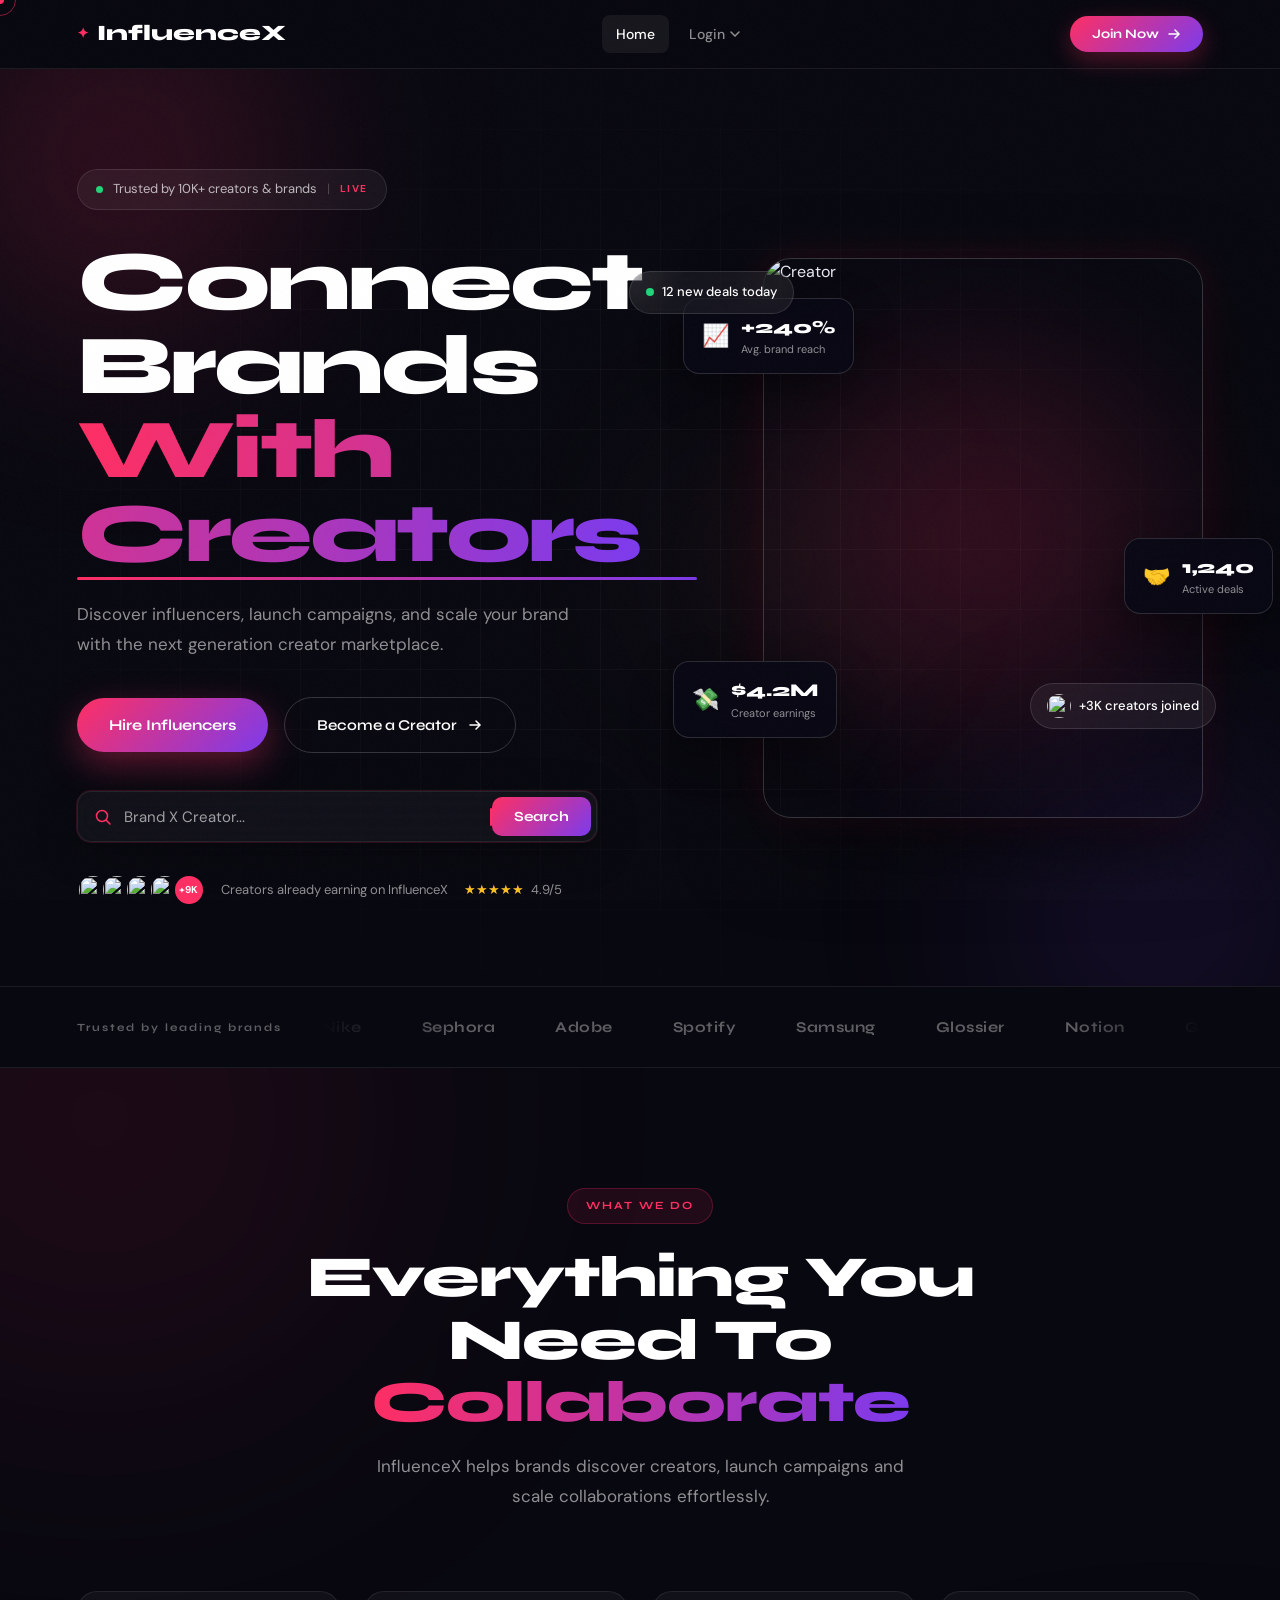
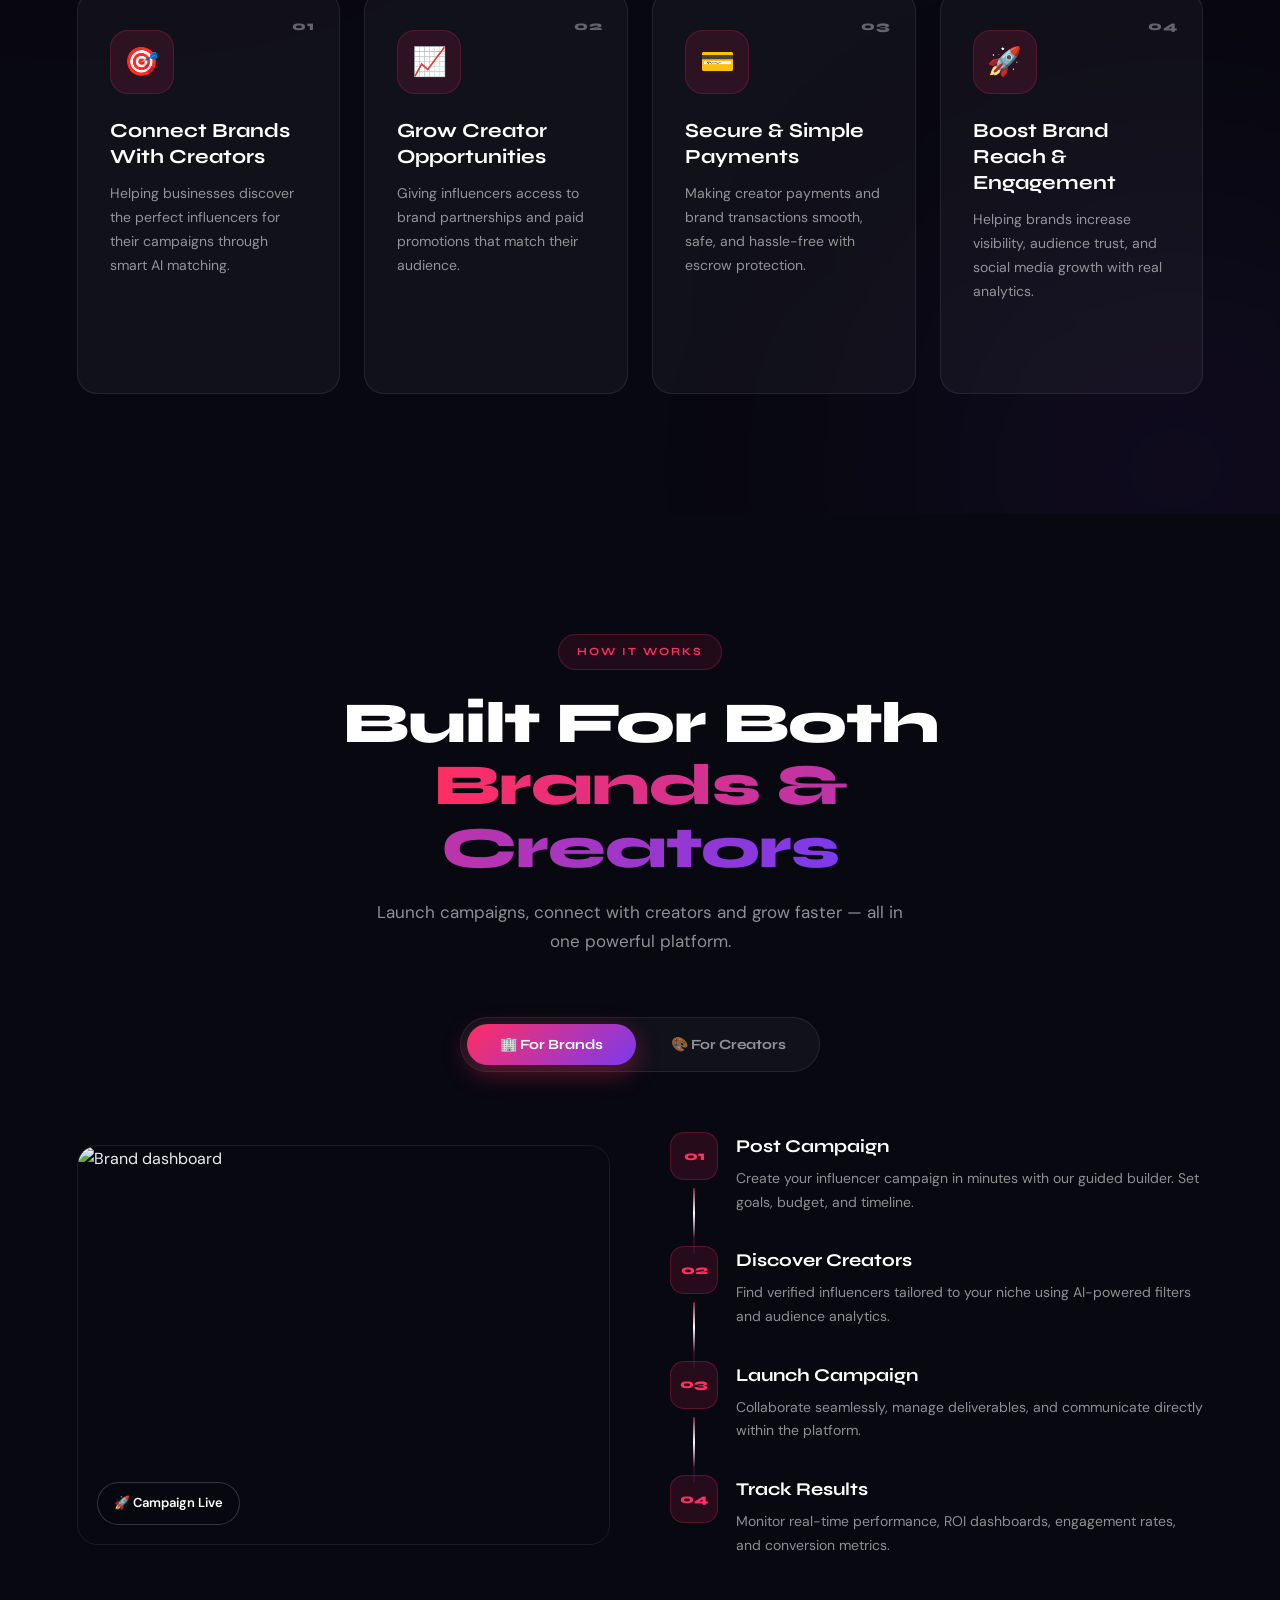
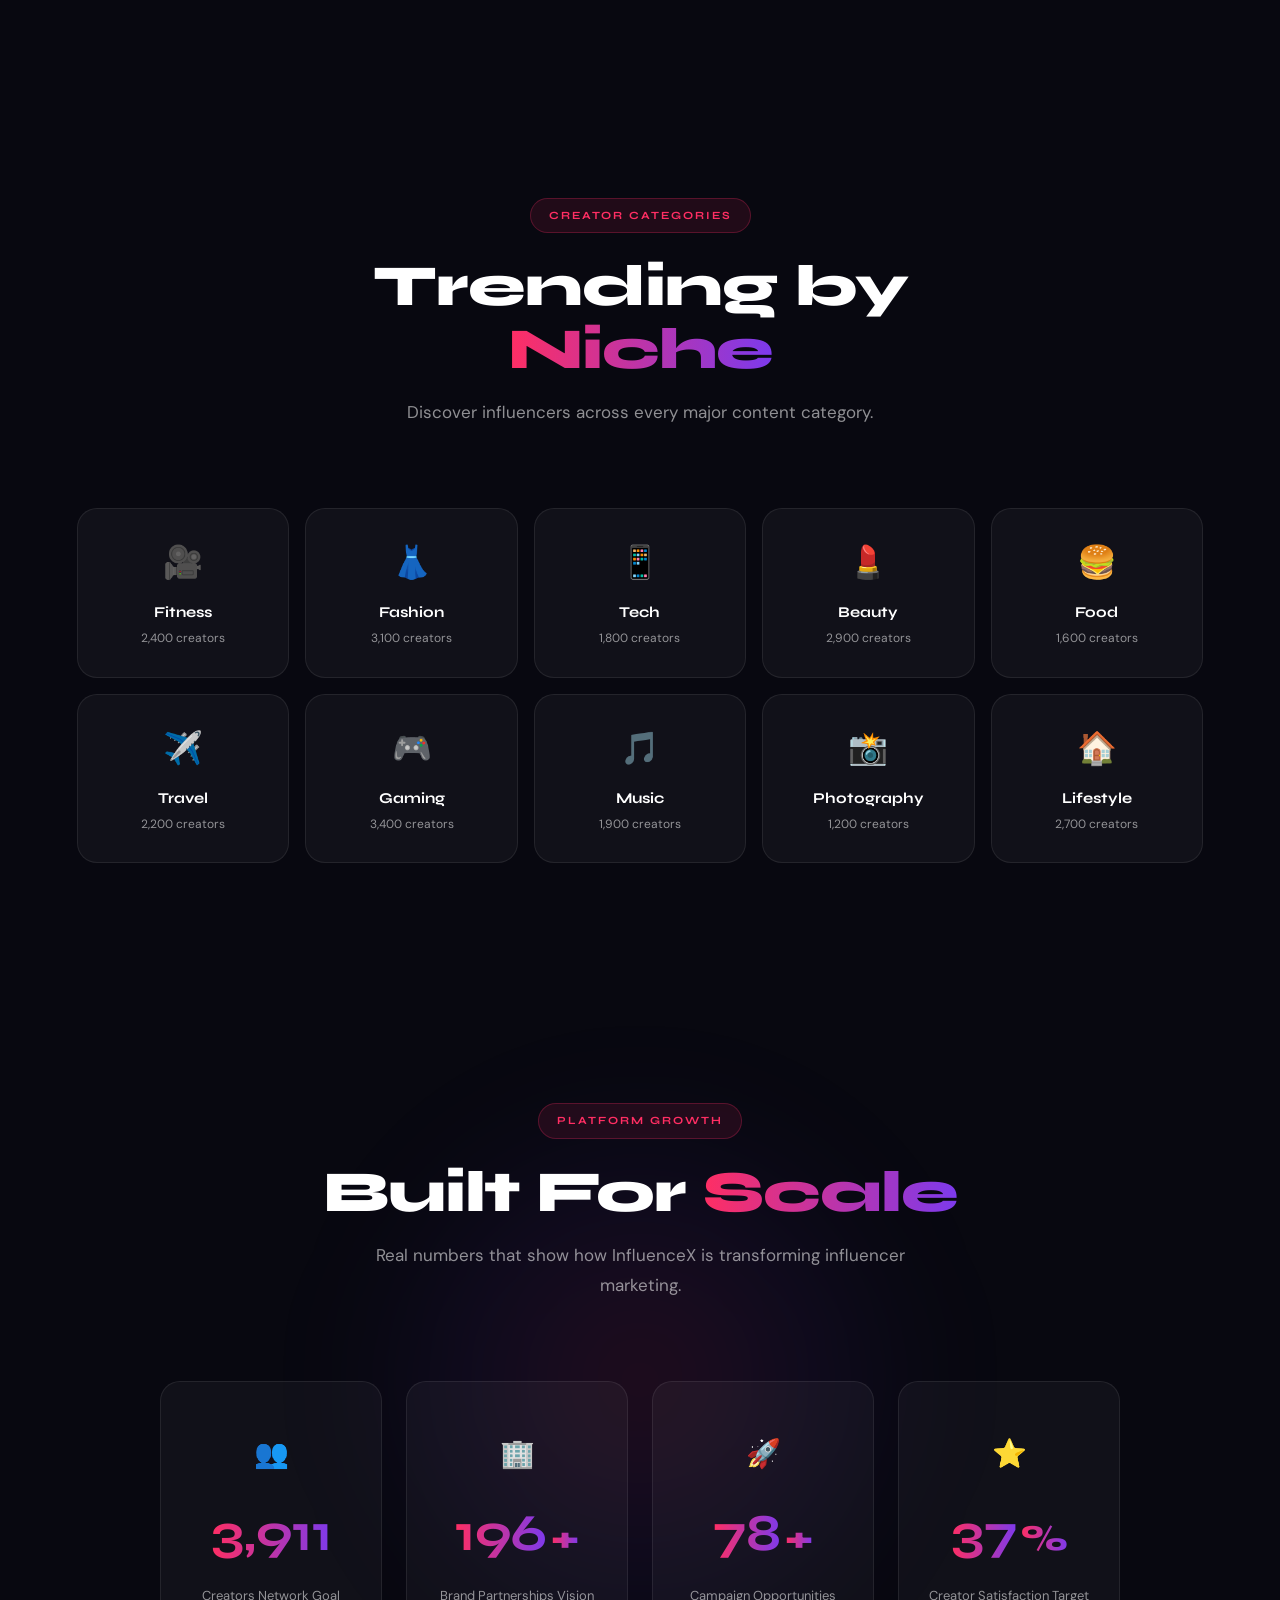
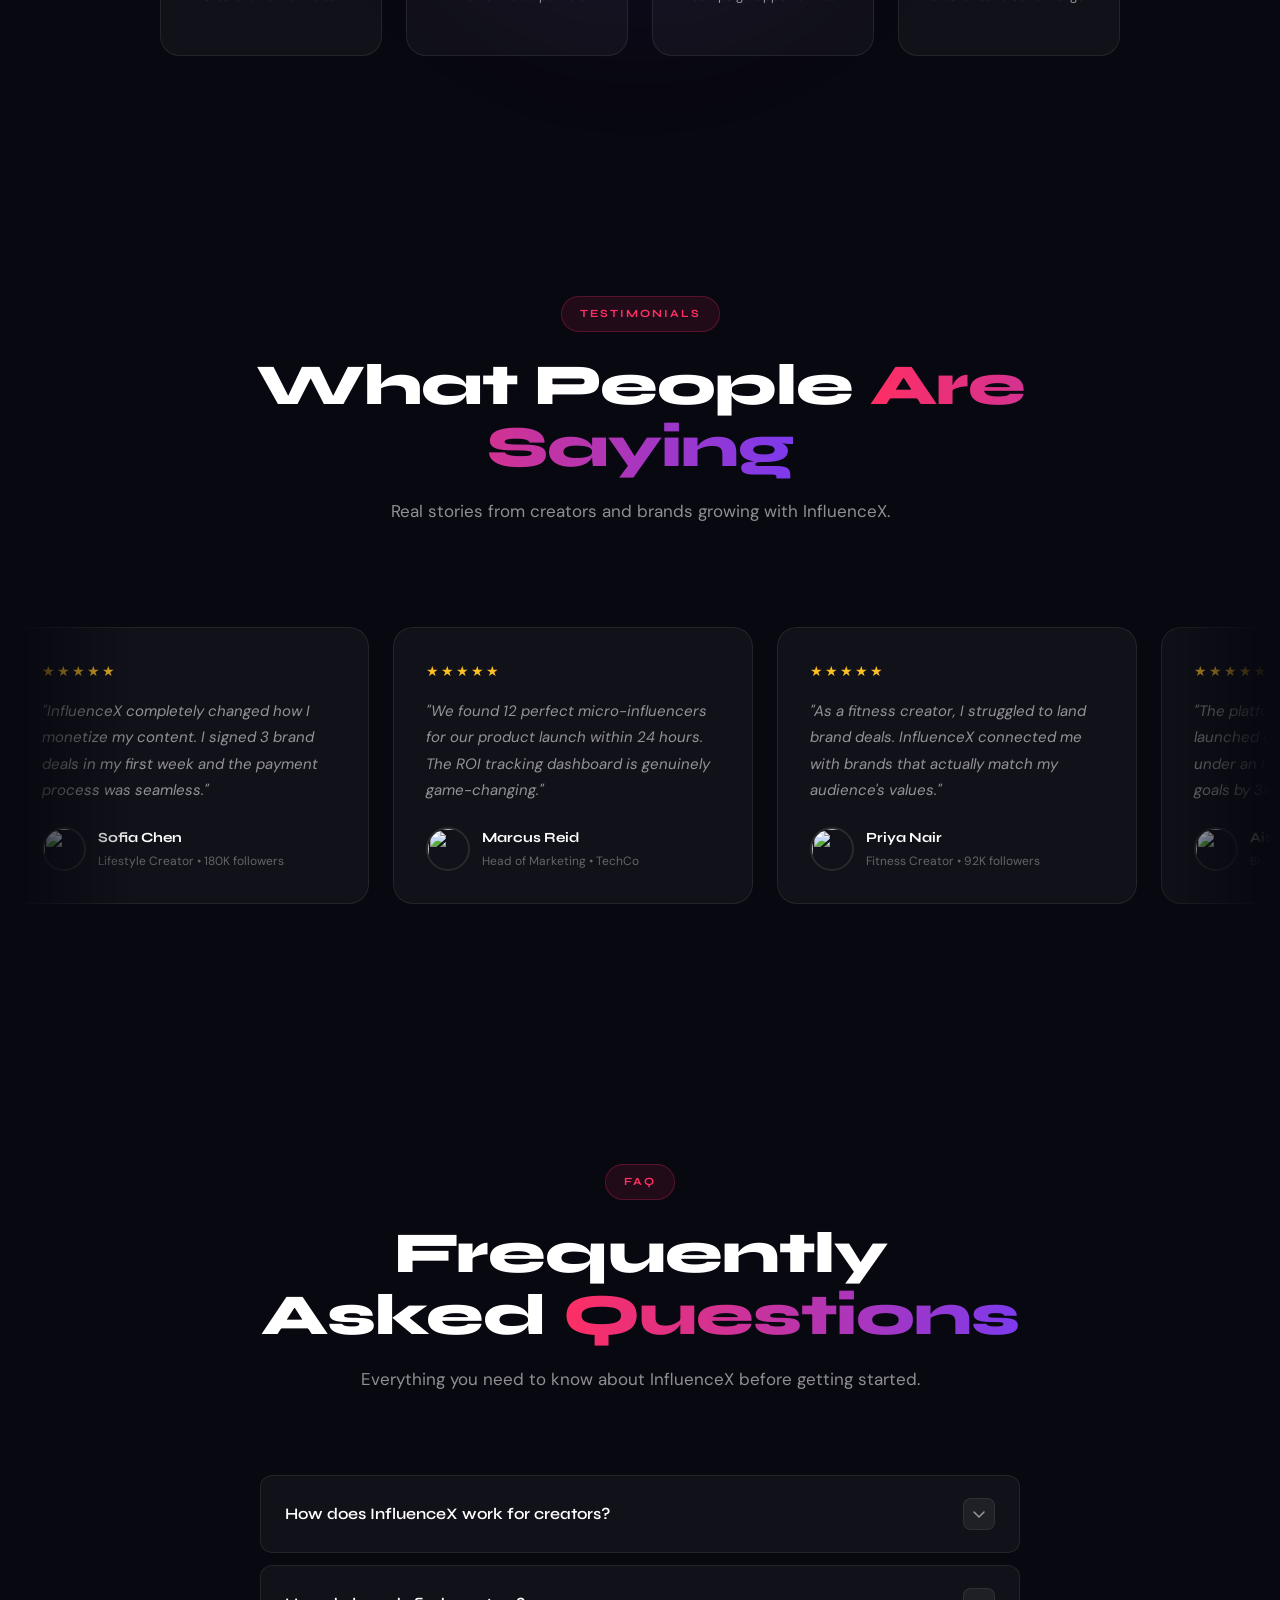
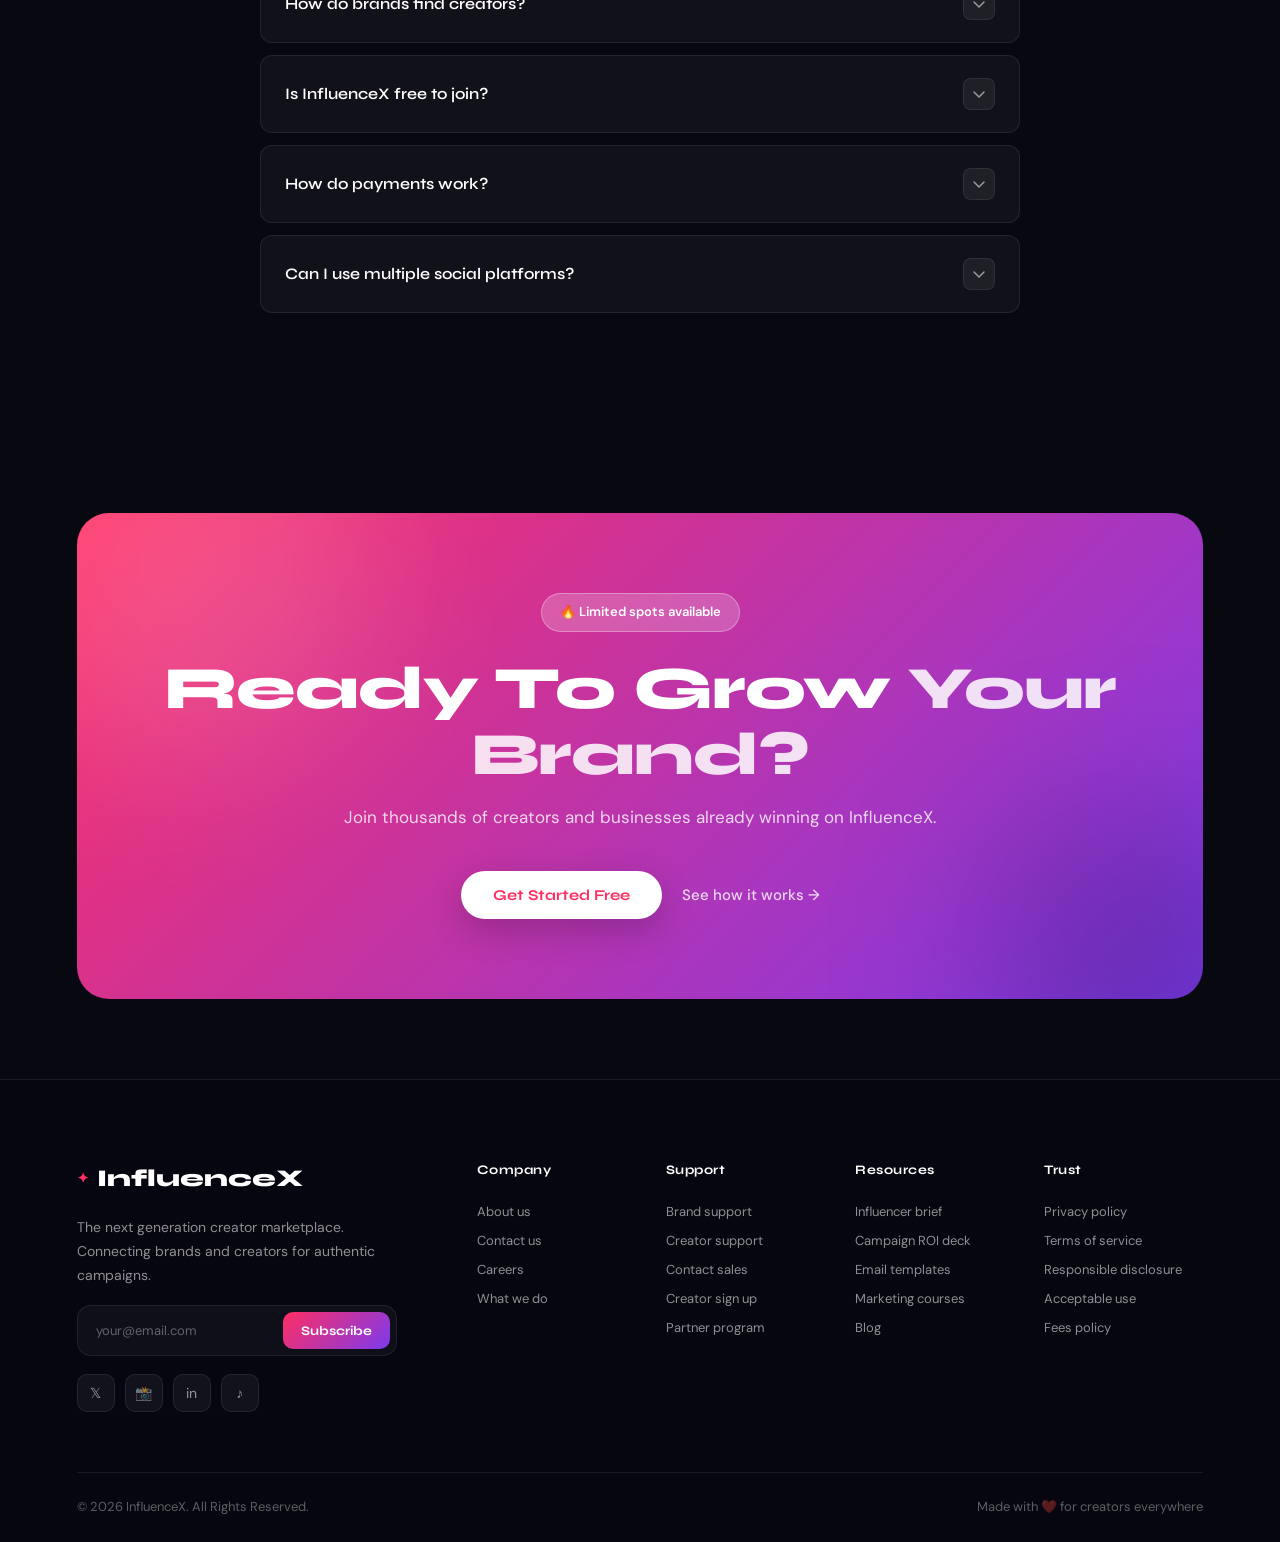
==== index.html @ 9a58c2a4 "Update index.html" ====
<!DOCTYPE html>
<html lang="en">
<head>
  <meta charset="UTF-8">
  <meta name="viewport" content="width=device-width, initial-scale=1.0">
  <title>InfluenceX — Where Creators Meet Brands</title>
  <link rel="preconnect" href="https://fonts.googleapis.com">
  <link rel="preconnect" href="https://fonts.gstatic.com" crossorigin>
  <link href="https://fonts.googleapis.com/css2?family=Syne:wght@400;500;600;700;800&family=DM+Sans:ital,opsz,wght@0,9..40,300;0,9..40,400;0,9..40,500;1,9..40,300&display=swap" rel="stylesheet">
  <link rel="stylesheet" href="style.css">
</head>
<body>

  <!-- CUSTOM CURSOR -->
  <div class="cursor" id="cursor"></div>
  <div class="cursor-follower" id="cursorFollower"></div>

  <!-- NOISE OVERLAY -->
  <div class="noise-overlay"></div>

  <!-- NAVBAR -->
  <header class="navbar" id="navbar">
    <div class="nav-inner">
      <div class="logo">
        <span class="logo-icon">✦</span>
        InfluenceX
      </div>

      <nav class="nav-links">
        <a href="index.html" class="nav-link active">Home</a>
        <!-- <a href="influencers.html" class="nav-link">Influencers</a>
        <a href="brands.html" class="nav-link">Brands</a>
        <a href="dashboard.html" class="nav-link">Dashboard</a> -->
        <div class="nav-dropdown">
          <a href="#" class="nav-link dropdown-trigger">
            Login
            <svg width="10" height="6" viewBox="0 0 10 6" fill="none">
              <path d="M1 1L5 5L9 1" stroke="currentColor" stroke-width="1.5" stroke-linecap="round"/>
            </svg>
          </a>
          <div class="dropdown-menu">
            <a href="creator_login.html" class="dropdown-item">
              <span class="dropdown-icon">🎨</span>
              <div>
                <div class="dropdown-title">For Creators</div>
                <div class="dropdown-sub">Build & monetize</div>
              </div>
            </a>
            <a href="business-login.html" class="dropdown-item">
              <span class="dropdown-icon">🏢</span>
              <div>
                <div class="dropdown-title">For Businesses</div>
                <div class="dropdown-sub">Launch campaigns</div>
              </div>
            </a>
          </div>
        </div>
      </nav>

      <div class="nav-right">
        <button class="nav-btn" id="joinBtn">
          <span> Join Now</span>
          <svg width="14" height="14" viewBox="0 0 14 14" fill="none">
            <path d="M2 7H12M8 3L12 7L8 11" stroke="currentColor" stroke-width="1.5" stroke-linecap="round"/>
          </svg>
        </button>
        <button class="hamburger" id="hamburger" aria-label="Menu">
          <span></span><span></span><span></span>
        </button>
      </div>
    </div>
  </header>

  <!-- MOBILE MENU -->
  <div class="mobile-menu" id="mobileMenu">
    <a href="index.html">Home</a>
    <!-- <a href="influencers.html">Influencers</a>
    <a href="brands.html">Brands</a>
    <a href="dashboard.html">Dashboard</a> -->
    <a href="creator_login.html">Creator Login</a>
    <a href="temp_business_dashboard.html">Business Login</a>
    <a href="creator_signup.html" class="mobile-cta">Get Started Free →</a>
  </div>

  <!-- HERO -->
  <section class="hero" id="hero">
    <!-- Animated background grid -->
    <div class="hero-grid"></div>

    <!-- Floating orbs -->
    <div class="orb orb-1"></div>
    <div class="orb orb-2"></div>
    <div class="orb orb-3"></div>

    <!-- Floating badges -->
    <div class="floating-badge badge-1">
      <span class="badge-dot"></span>
      <span>12 new deals today</span>
    </div>
    <div class="floating-badge badge-2">
      <img src="https://images.unsplash.com/photo-1534528741775-53994a69daeb?w=32&h=32&fit=crop&crop=face" alt="">
      <span>+3K creators joined</span>
    </div>

    <div class="hero-content" id="heroContent">
      <div class="hero-eyebrow">
        <span class="eyebrow-dot"></span>
        <span>Trusted by 10K+ creators & brands</span>
        <span class="eyebrow-sep">|</span>
        <span class="eyebrow-live">LIVE</span>
      </div>

      <h1 class="hero-title">
        <span class="title-line line-1">Connect Brands</span>
        <span class="title-line line-2">
          <em>With Creators</em>
          <span class="title-underline"></span>
        </span>
      </h1>

      <p class="hero-desc">
        Discover influencers, launch campaigns, and scale your brand 
        with the next generation creator marketplace.
      </p>

      <div class="hero-actions">
        <a href="temp_business_dashboard.html" class="btn-primary">
          <span>Hire Influencers</span>
          <div class="btn-shine"></div>
        </a>
        <a href="creator_signup.html" class="btn-outline">
          <span>Become a Creator</span>
          <svg width="16" height="16" viewBox="0 0 16 16" fill="none">
            <path d="M3 8H13M9 4L13 8L9 12" stroke="currentColor" stroke-width="1.5" stroke-linecap="round"/>
          </svg>
        </a>
      </div>

      <!-- Search -->
      <div class="search-container">
        <div class="search-input-wrap">
          <svg class="search-svg" width="18" height="18" viewBox="0 0 18 18" fill="none">
            <circle cx="8" cy="8" r="5.5" stroke="#ff2e63" stroke-width="1.5"/>
            <path d="M12.5 12.5L16 16" stroke="#ff2e63" stroke-width="1.5" stroke-linecap="round"/>
          </svg>
          <div class="typing-text" id="typing"></div>
          <div class="typing-cursor"></div>
        </div>
        <button class="search-btn">Search</button>
      </div>

      <!-- Social proof row -->
      <div class="social-proof">
        <div class="proof-avatars">
          <img src="https://images.unsplash.com/photo-1534528741775-53994a69daeb?w=32&h=32&fit=crop&crop=face" alt="">
          <img src="https://images.unsplash.com/photo-1494790108377-be9c29b29330?w=32&h=32&fit=crop&crop=face" alt="">
          <img src="https://images.unsplash.com/photo-1506794778202-cad84cf45f1d?w=32&h=32&fit=crop&crop=face" alt="">
          <img src="https://images.unsplash.com/photo-1517841905240-472988babdf9?w=32&h=32&fit=crop&crop=face" alt="">
          <span class="proof-more">+9K</span>
        </div>
        <span class="proof-text">Creators already earning on InfluenceX</span>
        <div class="proof-stars">★★★★★ <span>4.9/5</span></div>
      </div>
    </div>

    <div class="hero-visual" id="heroVisual">
      <div class="hero-card-glow"></div>
      <div class="hero-img-wrap">
        <img src="https://images.unsplash.com/photo-1524504388940-b1c1722653e1?q=80&w=900&auto=format&fit=crop" alt="Creator" class="hero-img">
        
        <!-- Floating stat cards -->
        <div class="stat-float stat-float-1">
          <div class="stat-float-icon">📈</div>
          <div>
            <div class="stat-float-num">+240%</div>
            <div class="stat-float-label">Avg. brand reach</div>
          </div>
        </div>
        <div class="stat-float stat-float-2">
          <div class="stat-float-icon">💸</div>
          <div>
            <div class="stat-float-num">$4.2M</div>
            <div class="stat-float-label">Creator earnings</div>
          </div>
        </div>
        <div class="stat-float stat-float-3">
          <div class="stat-float-icon">🤝</div>
          <div>
            <div class="stat-float-num">1,240</div>
            <div class="stat-float-label">Active deals</div>
          </div>
        </div>
      </div>
    </div>
  </section>

  <!-- LOGO MARQUEE (Trust bar) -->
  <section class="trust-bar">
    <div class="trust-label">Trusted by leading brands</div>
    <div class="trust-track-wrap">
      <div class="trust-track">
        <span>Nike</span><span>Sephora</span><span>Adobe</span><span>Spotify</span><span>Samsung</span><span>Glossier</span><span>Notion</span><span>Gymshark</span><span>Revolve</span><span>HubSpot</span>
        <!-- Duplicate -->
        <span>Nike</span><span>Sephora</span><span>Adobe</span><span>Spotify</span><span>Samsung</span><span>Glossier</span><span>Notion</span><span>Gymshark</span><span>Revolve</span><span>HubSpot</span>
      </div>
    </div>
  </section>

  <!-- WHAT WE DO -->
  <section class="services-section" id="services">
    <div class="section-bg-glow glow-red"></div>
    <div class="section-bg-glow glow-purple"></div>

    <div class="section-header">
      <div class="section-tag">WHAT WE DO</div>
      <h2>Everything You Need To <span class="grad-text">Collaborate</span></h2>
      <p>InfluenceX helps brands discover creators, launch campaigns and scale collaborations effortlessly.</p>
    </div>

    <div class="services-grid">
      <div class="service-card" data-index="0">
        <div class="card-number">01</div>
        <div class="service-icon-wrap">
          <div class="service-icon">🎯</div>
        </div>
        <h3>Connect Brands With Creators</h3>
        <p>Helping businesses discover the perfect influencers for their campaigns through smart AI matching.</p>
        <div class="card-arrow">
          <svg width="20" height="20" viewBox="0 0 20 20" fill="none">
            <path d="M4 10H16M12 6L16 10L12 14" stroke="currentColor" stroke-width="1.5" stroke-linecap="round"/>
          </svg>
        </div>
        <div class="card-border-glow"></div>
      </div>

      <div class="service-card" data-index="1">
        <div class="card-number">02</div>
        <div class="service-icon-wrap">
          <div class="service-icon">📈</div>
        </div>
        <h3>Grow Creator Opportunities</h3>
        <p>Giving influencers access to brand partnerships and paid promotions that match their audience.</p>
        <div class="card-arrow">
          <svg width="20" height="20" viewBox="0 0 20 20" fill="none">
            <path d="M4 10H16M12 6L16 10L12 14" stroke="currentColor" stroke-width="1.5" stroke-linecap="round"/>
          </svg>
        </div>
        <div class="card-border-glow"></div>
      </div>

      <div class="service-card" data-index="2">
        <div class="card-number">03</div>
        <div class="service-icon-wrap">
          <div class="service-icon">💳</div>
        </div>
        <h3>Secure & Simple Payments</h3>
        <p>Making creator payments and brand transactions smooth, safe, and hassle-free with escrow protection.</p>
        <div class="card-arrow">
          <svg width="20" height="20" viewBox="0 0 20 20" fill="none">
            <path d="M4 10H16M12 6L16 10L12 14" stroke="currentColor" stroke-width="1.5" stroke-linecap="round"/>
          </svg>
        </div>
        <div class="card-border-glow"></div>
      </div>

      <div class="service-card" data-index="3">
        <div class="card-number">04</div>
        <div class="service-icon-wrap">
          <div class="service-icon">🚀</div>
        </div>
        <h3>Boost Brand Reach & Engagement</h3>
        <p>Helping brands increase visibility, audience trust, and social media growth with real analytics.</p>
        <div class="card-arrow">
          <svg width="20" height="20" viewBox="0 0 20 20" fill="none">
            <path d="M4 10H16M12 6L16 10L12 14" stroke="currentColor" stroke-width="1.5" stroke-linecap="round"/>
          </svg>
        </div>
        <div class="card-border-glow"></div>
      </div>
    </div>
  </section>

  <!-- HOW IT WORKS -->
  <section class="workflow-section" id="workflow">
    <div class="section-header">
      <div class="section-tag">HOW IT WORKS</div>
      <h2>Built For Both <span class="grad-text">Brands & Creators</span></h2>
      <p>Launch campaigns, connect with creators and grow faster — all in one powerful platform.</p>
    </div>

    <div class="workflow-tabs">
      <button class="tab-btn active" data-tab="brands">🏢 For Brands</button>
      <button class="tab-btn" data-tab="creators">🎨 For Creators</button>
    </div>

    <div class="workflow-content">
      <!-- BRANDS PANEL -->
      <div class="workflow-panel active" id="tab-brands">
        <div class="workflow-visual">
          <img src="https://images.unsplash.com/photo-1557804506-669a67965ba0?w=600&auto=format&fit=crop" alt="Brand dashboard">
          <div class="visual-badge">
            <span>🚀 Campaign Live</span>
          </div>
        </div>
        <div class="workflow-steps">
          <div class="wf-step" data-step="1">
            <div class="wf-num">01</div>
            <div class="wf-body">
              <h3>Post Campaign</h3>
              <p>Create your influencer campaign in minutes with our guided builder. Set goals, budget, and timeline.</p>
            </div>
            <div class="wf-connector"></div>
          </div>
          <div class="wf-step" data-step="2">
            <div class="wf-num">02</div>
            <div class="wf-body">
              <h3>Discover Creators</h3>
              <p>Find verified influencers tailored to your niche using AI-powered filters and audience analytics.</p>
            </div>
            <div class="wf-connector"></div>
          </div>
          <div class="wf-step" data-step="3">
            <div class="wf-num">03</div>
            <div class="wf-body">
              <h3>Launch Campaign</h3>
              <p>Collaborate seamlessly, manage deliverables, and communicate directly within the platform.</p>
            </div>
            <div class="wf-connector"></div>
          </div>
          <div class="wf-step" data-step="4">
            <div class="wf-num">04</div>
            <div class="wf-body">
              <h3>Track Results</h3>
              <p>Monitor real-time performance, ROI dashboards, engagement rates, and conversion metrics.</p>
            </div>
          </div>
        </div>
      </div>

      <!-- CREATORS PANEL -->
      <div class="workflow-panel" id="tab-creators">
        <div class="workflow-visual">
          <img src="https://images.unsplash.com/photo-1611162617213-7d7a39e9b1d7?w=600&auto=format&fit=crop" alt="Creator profile">
          <div class="visual-badge">
            <span>💰 New Offer!</span>
          </div>
        </div>
        <div class="workflow-steps">
          <div class="wf-step" data-step="1">
            <div class="wf-num">01</div>
            <div class="wf-body">
              <h3>Create Profile</h3>
              <p>Build your creator account on InfluenceX in under 5 minutes. Showcase your niche and audience.</p>
            </div>
            <div class="wf-connector"></div>
          </div>
          <div class="wf-step" data-step="2">
            <div class="wf-num">02</div>
            <div class="wf-body">
              <h3>Connect Social Accounts</h3>
              <p>Link Instagram, YouTube, TikTok, X and more. We verify your stats automatically.</p>
            </div>
            <div class="wf-connector"></div>
          </div>
          <div class="wf-step" data-step="3">
            <div class="wf-num">03</div>
            <div class="wf-body">
              <h3>Receive Offers</h3>
              <p>Connect with brands that match your content style. Accept deals on your terms.</p>
            </div>
            <div class="wf-connector"></div>
          </div>
          <div class="wf-step" data-step="4">
            <div class="wf-num">04</div>
            <div class="wf-body">
              <h3>Earn Money</h3>
              <p>Collaborate, grow your audience and monetize your content with secure milestone payments.</p>
            </div>
          </div>
        </div>
      </div>
    </div>
  </section>

  <!-- CREATOR CATEGORIES -->
  <section class="categories-section" id="categories">
    <div class="section-header">
      <div class="section-tag">CREATOR CATEGORIES</div>
      <h2>Trending by <span class="grad-text">Niche</span></h2>
      <p>Discover influencers across every major content category.</p>
    </div>

    <div class="categories-grid">
      <div class="cat-card" style="--delay:0s">
        <div class="cat-emoji">🎥</div>
        <div class="cat-name">Fitness</div>
        <div class="cat-count">2,400 creators</div>
      </div>
      <div class="cat-card" style="--delay:0.05s">
        <div class="cat-emoji">👗</div>
        <div class="cat-name">Fashion</div>
        <div class="cat-count">3,100 creators</div>
      </div>
      <div class="cat-card" style="--delay:0.1s">
        <div class="cat-emoji">📱</div>
        <div class="cat-name">Tech</div>
        <div class="cat-count">1,800 creators</div>
      </div>
      <div class="cat-card" style="--delay:0.15s">
        <div class="cat-emoji">💄</div>
        <div class="cat-name">Beauty</div>
        <div class="cat-count">2,900 creators</div>
      </div>
      <div class="cat-card" style="--delay:0.2s">
        <div class="cat-emoji">🍔</div>
        <div class="cat-name">Food</div>
        <div class="cat-count">1,600 creators</div>
      </div>
      <div class="cat-card" style="--delay:0.25s">
        <div class="cat-emoji">✈️</div>
        <div class="cat-name">Travel</div>
        <div class="cat-count">2,200 creators</div>
      </div>
      <div class="cat-card" style="--delay:0.3s">
        <div class="cat-emoji">🎮</div>
        <div class="cat-name">Gaming</div>
        <div class="cat-count">3,400 creators</div>
      </div>
      <div class="cat-card" style="--delay:0.35s">
        <div class="cat-emoji">🎵</div>
        <div class="cat-name">Music</div>
        <div class="cat-count">1,900 creators</div>
      </div>
      <div class="cat-card" style="--delay:0.4s">
        <div class="cat-emoji">📸</div>
        <div class="cat-name">Photography</div>
        <div class="cat-count">1,200 creators</div>
      </div>
      <div class="cat-card" style="--delay:0.45s">
        <div class="cat-emoji">🏠</div>
        <div class="cat-name">Lifestyle</div>
        <div class="cat-count">2,700 creators</div>
      </div>
    </div>
  </section>

  <!-- PLATFORM STATS -->
  <section class="stats-section" id="stats">
    <div class="stats-bg">
      <div class="stats-orb"></div>
    </div>
    <div class="section-header">
      <div class="section-tag">PLATFORM GROWTH</div>
      <h2>Built For <span class="grad-text">Scale</span></h2>
      <p>Real numbers that show how InfluenceX is transforming influencer marketing.</p>
    </div>

    <div class="stats-grid">
      <div class="stat-item">
        <div class="stat-icon">👥</div>
        <div class="stat-num" data-target="10000">0</div>
        <div class="stat-suffix"></div>
        <div class="stat-label">Creators Network Goal</div>
      </div>
      <div class="stat-item">
        <div class="stat-icon">🏢</div>
        <div class="stat-num" data-target="500">0</div>
        <div class="stat-suffix">+</div>
        <div class="stat-label">Brand Partnerships Vision</div>
      </div>
      <div class="stat-item">
        <div class="stat-icon">🚀</div>
        <div class="stat-num" data-target="200">0</div>
        <div class="stat-suffix">+</div>
        <div class="stat-label">Campaign Opportunities</div>
      </div>
      <div class="stat-item">
        <div class="stat-icon">⭐</div>
        <div class="stat-num" data-target="95">0</div>
        <div class="stat-suffix">%</div>
        <div class="stat-label">Creator Satisfaction Target</div>
      </div>
    </div>
  </section>

  <!-- TESTIMONIALS -->
  <section class="testimonials-section" id="testimonials">
    <div class="section-header">
      <div class="section-tag">TESTIMONIALS</div>
      <h2>What People <span class="grad-text">Are Saying</span></h2>
      <p>Real stories from creators and brands growing with InfluenceX.</p>
    </div>

    <div class="testimonials-track-wrap">
      <div class="testimonials-track">
        <div class="testi-card">
          <div class="testi-stars">★★★★★</div>
          <p>"InfluenceX completely changed how I monetize my content. I signed 3 brand deals in my first week and the payment process was seamless."</p>
          <div class="testi-author">
            <img src="https://images.unsplash.com/photo-1534528741775-53994a69daeb?w=48&h=48&fit=crop&crop=face" alt="">
            <div>
              <div class="testi-name">Sofia Chen</div>
              <div class="testi-role">Lifestyle Creator • 180K followers</div>
            </div>
          </div>
        </div>
        <div class="testi-card">
          <div class="testi-stars">★★★★★</div>
          <p>"We found 12 perfect micro-influencers for our product launch within 24 hours. The ROI tracking dashboard is genuinely game-changing."</p>
          <div class="testi-author">
            <img src="https://images.unsplash.com/photo-1506794778202-cad84cf45f1d?w=48&h=48&fit=crop&crop=face" alt="">
            <div>
              <div class="testi-name">Marcus Reid</div>
              <div class="testi-role">Head of Marketing • TechCo</div>
            </div>
          </div>
        </div>
        <div class="testi-card">
          <div class="testi-stars">★★★★★</div>
          <p>"As a fitness creator, I struggled to land brand deals. InfluenceX connected me with brands that actually match my audience's values."</p>
          <div class="testi-author">
            <img src="https://images.unsplash.com/photo-1517841905240-472988babdf9?w=48&h=48&fit=crop&crop=face" alt="">
            <div>
              <div class="testi-name">Priya Nair</div>
              <div class="testi-role">Fitness Creator • 92K followers</div>
            </div>
          </div>
        </div>
        <div class="testi-card">
          <div class="testi-stars">★★★★★</div>
          <p>"The platform is incredibly intuitive. We launched our first influencer campaign in under an hour and exceeded our reach goals by 3x."</p>
          <div class="testi-author">
            <img src="https://images.unsplash.com/photo-1494790108377-be9c29b29330?w=48&h=48&fit=crop&crop=face" alt="">
            <div>
              <div class="testi-name">Aisha Williams</div>
              <div class="testi-role">Brand Manager • Glowly</div>
            </div>
          </div>
        </div>
        <!-- Duplicates for loop -->
        <div class="testi-card">
          <div class="testi-stars">★★★★★</div>
          <p>"InfluenceX completely changed how I monetize my content. I signed 3 brand deals in my first week and the payment process was seamless."</p>
          <div class="testi-author">
            <img src="https://images.unsplash.com/photo-1534528741775-53994a69daeb?w=48&h=48&fit=crop&crop=face" alt="">
            <div>
              <div class="testi-name">Sofia Chen</div>
              <div class="testi-role">Lifestyle Creator • 180K followers</div>
            </div>
          </div>
        </div>
        <div class="testi-card">
          <div class="testi-stars">★★★★★</div>
          <p>"We found 12 perfect micro-influencers for our product launch within 24 hours. The ROI tracking dashboard is genuinely game-changing."</p>
          <div class="testi-author">
            <img src="https://images.unsplash.com/photo-1506794778202-cad84cf45f1d?w=48&h=48&fit=crop&crop=face" alt="">
            <div>
              <div class="testi-name">Marcus Reid</div>
              <div class="testi-role">Head of Marketing • TechCo</div>
            </div>
          </div>
        </div>
      </div>
    </div>
  </section>

  <!-- FAQ -->
  <section class="faq-section" id="faq">
    <div class="section-header">
      <div class="section-tag">FAQ</div>
      <h2>Frequently Asked <span class="grad-text">Questions</span></h2>
      <p>Everything you need to know about InfluenceX before getting started.</p>
    </div>

    <div class="faq-container">
      <div class="faq-item">
        <div class="faq-question">
          <span>How does InfluenceX work for creators?</span>
          <div class="faq-icon">
            <svg width="16" height="16" viewBox="0 0 16 16" fill="none">
              <path d="M3 6L8 11L13 6" stroke="currentColor" stroke-width="1.5" stroke-linecap="round"/>
            </svg>
          </div>
        </div>
        <div class="faq-answer">
          <div class="faq-answer-inner">
            Creators can join InfluenceX, build their profile with social stats, and immediately start receiving brand collaboration offers matched to their niche and audience. Payments are secured and released via milestones.
          </div>
        </div>
      </div>

      <div class="faq-item">
        <div class="faq-question">
          <span>How do brands find creators?</span>
          <div class="faq-icon">
            <svg width="16" height="16" viewBox="0 0 16 16" fill="none">
              <path d="M3 6L8 11L13 6" stroke="currentColor" stroke-width="1.5" stroke-linecap="round"/>
            </svg>
          </div>
        </div>
        <div class="faq-answer">
          <div class="faq-answer-inner">
            Brands can explore creator profiles, use AI-powered filters by niche, follower count, engagement rate, and platform. Post a campaign and get matched instantly, or reach out directly to creators you love.
          </div>
        </div>
      </div>

      <div class="faq-item">
        <div class="faq-question">
          <span>Is InfluenceX free to join?</span>
          <div class="faq-icon">
            <svg width="16" height="16" viewBox="0 0 16 16" fill="none">
              <path d="M3 6L8 11L13 6" stroke="currentColor" stroke-width="1.5" stroke-linecap="round"/>
            </svg>
          </div>
        </div>
        <div class="faq-answer">
          <div class="faq-answer-inner">
            Yes, creators can join for free with no upfront costs. Brands can explore the platform and creators without setup fees. Premium features are available for scaling teams and power users.
          </div>
        </div>
      </div>

      <div class="faq-item">
        <div class="faq-question">
          <span>How do payments work?</span>
          <div class="faq-icon">
            <svg width="16" height="16" viewBox="0 0 16 16" fill="none">
              <path d="M3 6L8 11L13 6" stroke="currentColor" stroke-width="1.5" stroke-linecap="round"/>
            </svg>
          </div>
        </div>
        <div class="faq-answer">
          <div class="faq-answer-inner">
            Payments are handled securely through milestone-based escrow releases. Funds are held safely until collaboration tasks are completed and approved, protecting both creators and brands.
          </div>
        </div>
      </div>

      <div class="faq-item">
        <div class="faq-question">
          <span>Can I use multiple social platforms?</span>
          <div class="faq-icon">
            <svg width="16" height="16" viewBox="0 0 16 16" fill="none">
              <path d="M3 6L8 11L13 6" stroke="currentColor" stroke-width="1.5" stroke-linecap="round"/>
            </svg>
          </div>
        </div>
        <div class="faq-answer">
          <div class="faq-answer-inner">
            Absolutely. Connect Instagram, YouTube, TikTok, X, LinkedIn, and more to maximize your reach and unlock more brand deal opportunities across all channels.
          </div>
        </div>
      </div>
    </div>
  </section>

  <!-- CTA SECTION -->
  <section class="cta-section" id="cta">
    <div class="cta-inner">
      <div class="cta-orb cta-orb-1"></div>
      <div class="cta-orb cta-orb-2"></div>
      <div class="cta-badge">🔥 Limited spots available</div>
      <h2>Ready To Grow <span>Your Brand?</span></h2>
      <p>Join thousands of creators and businesses already winning on InfluenceX.</p>
      <div class="cta-buttons">
        <button class="btn-primary" id="ctaBtn">
          <span>Get Started Free</span>
          <div class="btn-shine"></div>
        </button>
        <a href="#workflow" class="btn-ghost">See how it works →</a>
      </div>
    </div>
  </section>

  <!-- FOOTER -->
  <footer>
    <div class="footer-inner">
      <div class="footer-brand">
        <div class="footer-logo">
          <span class="logo-icon">✦</span>
          InfluenceX
        </div>
        <p>The next generation creator marketplace. Connecting brands and creators for authentic campaigns.</p>
        <div class="subscribe-box">
          <input type="email" placeholder="your@email.com" id="subscribeInput">
          <button id="subscribeBtn">Subscribe</button>
        </div>
        <div class="footer-socials">
          <a href="#" aria-label="Twitter/X">𝕏</a>
          <a href="#" aria-label="Instagram">📸</a>
          <a href="#" aria-label="LinkedIn">in</a>
          <a href="#" aria-label="TikTok">♪</a>
        </div>
      </div>

      <div class="footer-links">
        <div class="footer-col">
          <h4>Company</h4>
          <a href="#">About us</a>
          <a href="#">Contact us</a>
          <a href="#">Careers</a>
          <a href="#">What we do</a>
        </div>
        <div class="footer-col">
          <h4>Support</h4>
          <a href="#">Brand support</a>
          <a href="#">Creator support</a>
          <a href="#">Contact sales</a>
          <a href="#">Creator sign up</a>
          <a href="#">Partner program</a>
        </div>
        <div class="footer-col">
          <h4>Resources</h4>
          <a href="#">Influencer brief</a>
          <a href="#">Campaign ROI deck</a>
          <a href="#">Email templates</a>
          <a href="#">Marketing courses</a>
          <a href="#">Blog</a>
        </div>
        <div class="footer-col">
          <h4>Trust</h4>
          <a href="#">Privacy policy</a>
          <a href="#">Terms of service</a>
          <a href="#">Responsible disclosure</a>
          <a href="#">Acceptable use</a>
          <a href="#">Fees policy</a>
        </div>
      </div>
    </div>

    <div class="footer-bottom">
      <span>© 2026 InfluenceX. All Rights Reserved.</span>
      <span class="footer-tagline">Made with ❤️ for creators everywhere</span>
    </div>
  </footer>

  <!-- JOIN POPUP -->
  <div class="popup-overlay" id="popupOverlay">
    <div class="popup-box" id="popupBox">
      <button class="popup-close" id="popupClose">
        <svg width="14" height="14" viewBox="0 0 14 14" fill="none">
          <path d="M1 1L13 13M13 1L1 13" stroke="currentColor" stroke-width="1.5" stroke-linecap="round"/>
        </svg>
      </button>
      <div class="popup-tag">Get Started</div>
      <h3>Join InfluenceX</h3>
      <p>Choose your path below to get started for free.</p>
      <div class="popup-options">
        <a href="creator_signup.html" class="popup-option creator-option">
          <div class="popup-option-icon">🎨</div>
          <div>
            <div class="popup-option-title">Creator</div>
            <div class="popup-option-sub">Monetize your audience</div>
          </div>
          <svg class="popup-arrow" width="18" height="18" viewBox="0 0 18 18" fill="none">
            <path d="M4 9H14M10 5L14 9L10 13" stroke="currentColor" stroke-width="1.5" stroke-linecap="round"/>
          </svg>
        </a>
        <a href="temp_business_dashboard.html" class="popup-option business-option">
          <div class="popup-option-icon">🏢</div>
          <div>
            <div class="popup-option-title">Business</div>
            <div class="popup-option-sub">Launch campaigns</div>
          </div>
          <svg class="popup-arrow" width="18" height="18" viewBox="0 0 18 18" fill="none">
            <path d="M4 9H14M10 5L14 9L10 13" stroke="currentColor" stroke-width="1.5" stroke-linecap="round"/>
          </svg>
        </a>
      </div>
    </div>
  </div>

  <script src="script.js"></script>

  <!-- FIREBASE -->
  <script type="module">
    import { initializeApp } from "https://www.gstatic.com/firebasejs/12.13.0/firebase-app.js";
    import { getFirestore, collection, addDoc, query, where, getDocs, serverTimestamp }
    from "https://www.gstatic.com/firebasejs/12.13.0/firebase-firestore.js";

    const firebaseConfig = {
      apiKey: "AIzaSyBRUQhirkr0YyDaiU7XoaNHZT5v0jLcFO4",
      authDomain: "influencex-2302a.firebaseapp.com",
      projectId: "influencex-2302a",
      storageBucket: "influencex-2302a.firebasestorage.app",
      messagingSenderId: "974344728489",
      appId: "1:974344728489:web:be5d35264cce608db11eb8"
    };

    const app = initializeApp(firebaseConfig);
    const db = getFirestore(app);

    document.getElementById("subscribeBtn")?.addEventListener("click", async () => {
      const input = document.getElementById("subscribeInput");
      const email = input?.value.trim();
      if (!email) { alert("Please enter an email"); return; }

      try {
        const q = query(collection(db, "subscribers"), where("email", "==", email));
        const snap = await getDocs(q);
        if (!snap.empty) { alert("Already subscribed!"); return; }
        await addDoc(collection(db, "subscribers"), { email, createdAt: serverTimestamp() });
        input.value = "";
        alert("Subscribed successfully! 🎉");
      } catch (err) {
        console.error(err);
        alert("Something went wrong");
      }
    });
  </script>
</body>
</html>
---- style.css ----
/* =============================================
   INFLUENCEX — ENHANCED STYLESHEET
   Aesthetic: Dark luxury editorial with precision
   Fonts: Syne (display) + DM Sans (body)
============================================= */

:root {
  --red:      #ff2e63;
  --red-soft: #ff6b81;
  --purple:   #7c3aed;
  --bg:       #080810;
  --bg-card:  rgba(255,255,255,0.04);
  --bg-card-hover: rgba(255,255,255,0.07);
  --border:   rgba(255,255,255,0.08);
  --border-hover: rgba(255,255,255,0.18);
  --text:     #eaeaf4;
  --text-muted: rgba(255,255,255,0.55);
  --text-dim:   rgba(255,255,255,0.35);
  --grad: linear-gradient(135deg, var(--red), var(--purple));
  --grad-text: linear-gradient(90deg, var(--red), var(--purple));
  --radius:   20px;
  --radius-sm: 12px;
  --transition: 0.35s cubic-bezier(0.4, 0, 0.2, 1);
}

/* ─── RESET & BASE ─────────────────────────── */
*, *::before, *::after {
  margin: 0; padding: 0; box-sizing: border-box;
}

html { scroll-behavior: smooth; }

body {
  font-family: 'DM Sans', sans-serif;
  background: var(--bg);
  color: var(--text);
  line-height: 1.6;
  overflow-x: hidden;
  cursor: none;
}

a { text-decoration: none; color: inherit; }
img { display: block; max-width: 100%; }

/* ─── NOISE OVERLAY ────────────────────────── */
.noise-overlay {
  position: fixed;
  inset: 0;
  z-index: 9999;
  pointer-events: none;
  opacity: 0.025;
  background-image: url("data:image/svg+xml,%3Csvg viewBox='0 0 256 256' xmlns='http://www.w3.org/2000/svg'%3E%3Cfilter id='noise'%3E%3CfeTurbulence type='fractalNoise' baseFrequency='0.9' numOctaves='4' stitchTiles='stitch'/%3E%3C/filter%3E%3Crect width='100%25' height='100%25' filter='url(%23noise)'/%3E%3C/svg%3E");
  background-repeat: repeat;
  background-size: 128px 128px;
}

/* ─── CUSTOM CURSOR ────────────────────────── */
.cursor {
  position: fixed;
  width: 8px; height: 8px;
  background: var(--red);
  border-radius: 50%;
  pointer-events: none;
  z-index: 99999;
  transform: translate(-50%, -50%);
  transition: transform 0.1s, opacity 0.3s;
  mix-blend-mode: normal;
}

.cursor-follower {
  position: fixed;
  width: 32px; height: 32px;
  border: 1.5px solid rgba(255,46,99,0.5);
  border-radius: 50%;
  pointer-events: none;
  z-index: 99998;
  transform: translate(-50%, -50%);
  transition: transform 0.15s ease, width 0.3s, height 0.3s, border-color 0.3s;
}

.cursor-follower.hovering {
  width: 50px; height: 50px;
  border-color: rgba(255,46,99,0.8);
}

/* ─── SHARED SECTION STYLES ────────────────── */
.section-header {
  text-align: center;
  max-width: 780px;
  margin: 0 auto 80px;
}

.section-tag {
  display: inline-block;
  padding: 8px 18px;
  border-radius: 40px;
  background: rgba(255,46,99,0.1);
  border: 1px solid rgba(255,46,99,0.25);
  color: var(--red);
  font-size: 11px;
  font-weight: 700;
  letter-spacing: 2px;
  font-family: 'Syne', sans-serif;
  margin-bottom: 22px;
}

.section-header h2 {
  font-family: 'Syne', sans-serif;
  font-size: clamp(36px, 5vw, 58px);
  font-weight: 800;
  line-height: 1.08;
  color: white;
  margin-bottom: 18px;
  letter-spacing: -1px;
}

.section-header p {
  color: var(--text-muted);
  font-size: 17px;
  line-height: 1.75;
  max-width: 560px;
  margin: 0 auto;
}

.grad-text {
  background: var(--grad-text);
  -webkit-background-clip: text;
  -webkit-text-fill-color: transparent;
  background-clip: text;
}

.section-bg-glow {
  position: absolute;
  border-radius: 50%;
  filter: blur(140px);
  pointer-events: none;
  z-index: 0;
}
.glow-red  { width: 500px; height: 500px; background: rgba(255,46,99,0.12);  top: -200px; left: -150px; }
.glow-purple { width: 450px; height: 450px; background: rgba(124,58,237,0.1); bottom: -180px; right: -120px; }

/* ─── BUTTONS ──────────────────────────────── */
.btn-primary {
  display: inline-flex;
  align-items: center;
  gap: 10px;
  padding: 15px 32px;
  border-radius: 50px;
  background: var(--grad);
  color: white;
  font-family: 'Syne', sans-serif;
  font-weight: 700;
  font-size: 15px;
  border: none;
  cursor: pointer;
  position: relative;
  overflow: hidden;
  transition: var(--transition);
  box-shadow: 0 12px 35px rgba(255,46,99,0.35);
  text-decoration: none;
}

.btn-primary:hover {
  transform: translateY(-4px);
  box-shadow: 0 22px 45px rgba(255,46,99,0.45);
}

.btn-shine {
  position: absolute;
  inset: 0;
  background: linear-gradient(105deg, transparent 40%, rgba(255,255,255,0.25) 50%, transparent 60%);
  transform: translateX(-100%);
  transition: transform 0.55s ease;
}

.btn-primary:hover .btn-shine {
  transform: translateX(100%);
}

.btn-outline {
  display: inline-flex;
  align-items: center;
  gap: 10px;
  padding: 15px 32px;
  border-radius: 50px;
  background: transparent;
  color: white;
  font-family: 'Syne', sans-serif;
  font-weight: 600;
  font-size: 15px;
  border: 1px solid var(--border-hover);
  cursor: pointer;
  transition: var(--transition);
  backdrop-filter: blur(12px);
}

.btn-outline:hover {
  background: rgba(255,255,255,0.06);
  border-color: rgba(255,255,255,0.3);
  transform: translateY(-4px);
}

.btn-ghost {
  color: var(--text-muted);
  font-size: 15px;
  transition: color 0.3s;
  text-decoration: none;
}

.btn-ghost:hover { color: white; }

/* ─── NAVBAR ───────────────────────────────── */
.navbar {
  position: sticky;
  top: 0;
  z-index: 1000;
  padding: 0 6%;
  background: rgba(8,8,16,0.8);
  backdrop-filter: blur(24px);
  -webkit-backdrop-filter: blur(24px);
  border-bottom: 1px solid var(--border);
  transition: background 0.4s;
}

.navbar.scrolled {
  background: rgba(8,8,16,0.96);
}

.nav-inner {
  display: flex;
  align-items: center;
  justify-content: space-between;
  height: 68px;
}

.logo {
  font-family: 'Syne', sans-serif;
  font-size: 22px;
  font-weight: 800;
  color: white;
  display: flex;
  align-items: center;
  gap: 8px;
}

.logo-icon {
  color: var(--red);
  font-size: 14px;
}

.nav-links {
  display: flex;
  align-items: center;
  gap: 6px;
}

.nav-link {
  padding: 8px 14px;
  border-radius: 8px;
  font-size: 14px;
  font-weight: 500;
  color: var(--text-muted);
  transition: color 0.25s, background 0.25s;
  display: flex;
  align-items: center;
  gap: 5px;
}

.nav-link:hover, .nav-link.active {
  color: white;
  background: rgba(255,255,255,0.06);
}

.nav-right {
  display: flex;
  align-items: center;
  gap: 12px;
}

.nav-btn {
  display: flex;
  align-items: center;
  gap: 8px;
  padding: 10px 22px;
  border-radius: 50px;
  background: var(--grad);
  color: white;
  font-family: 'Syne', sans-serif;
  font-weight: 700;
  font-size: 13px;
  border: none;
  cursor: pointer;
  transition: var(--transition);
  box-shadow: 0 8px 25px rgba(255,46,99,0.3);
}

.nav-btn:hover {
  transform: translateY(-2px);
  box-shadow: 0 14px 30px rgba(255,46,99,0.4);
}

/* DROPDOWN */
.nav-dropdown { position: relative; }

.dropdown-trigger svg { transition: transform 0.25s; }
.nav-dropdown:hover .dropdown-trigger svg { transform: rotate(180deg); }

.dropdown-menu {
  position: absolute;
  top: calc(100% + 12px);
  left: 0;
  background: #111120;
  border: 1px solid var(--border-hover);
  border-radius: 16px;
  padding: 8px;
  min-width: 220px;
  opacity: 0;
  visibility: hidden;
  transform: translateY(8px);
  transition: 0.25s ease;
  box-shadow: 0 20px 50px rgba(0,0,0,0.5);
  z-index: 100;
}

.nav-dropdown:hover .dropdown-menu {
  opacity: 1;
  visibility: visible;
  transform: translateY(0);
}

.dropdown-item {
  display: flex;
  align-items: center;
  gap: 12px;
  padding: 12px 14px;
  border-radius: 10px;
  transition: background 0.2s;
  color: var(--text);
}

.dropdown-item:hover { background: rgba(255,255,255,0.06); }

.dropdown-icon { font-size: 20px; }

.dropdown-title {
  font-size: 14px;
  font-weight: 600;
  color: white;
}

.dropdown-sub {
  font-size: 12px;
  color: var(--text-muted);
  margin-top: 1px;
}

/* HAMBURGER */
.hamburger {
  display: none;
  flex-direction: column;
  gap: 5px;
  background: none;
  border: none;
  cursor: pointer;
  padding: 8px;
}

.hamburger span {
  display: block;
  width: 22px;
  height: 2px;
  background: white;
  border-radius: 2px;
  transition: 0.3s;
}

.hamburger.open span:nth-child(1) { transform: translateY(7px) rotate(45deg); }
.hamburger.open span:nth-child(2) { opacity: 0; }
.hamburger.open span:nth-child(3) { transform: translateY(-7px) rotate(-45deg); }

/* MOBILE MENU */
.mobile-menu {
  display: none;
  flex-direction: column;
  gap: 4px;
  position: fixed;
  top: 68px;
  left: 0; right: 0;
  background: rgba(8,8,16,0.98);
  backdrop-filter: blur(24px);
  padding: 20px 6%;
  border-bottom: 1px solid var(--border);
  z-index: 999;
  transform: translateY(-10px);
  opacity: 0;
  pointer-events: none;
  transition: 0.3s ease;
}

.mobile-menu.open {
  opacity: 1;
  transform: translateY(0);
  pointer-events: all;
  display: flex;
}

.mobile-menu a {
  padding: 12px 14px;
  border-radius: 10px;
  font-size: 15px;
  color: var(--text-muted);
  transition: 0.2s;
}

.mobile-menu a:hover { background: rgba(255,255,255,0.06); color: white; }

.mobile-cta {
  margin-top: 10px;
  background: var(--grad) !important;
  color: white !important;
  font-weight: 700 !important;
  font-family: 'Syne', sans-serif;
  border-radius: 50px !important;
  text-align: center;
}

/* ─── HERO ─────────────────────────────────── */
.hero {
  position: relative;
  min-height: 100vh;
  display: flex;
  align-items: center;
  justify-content: space-between;
  gap: 60px;
  padding: 100px 6% 80px;
  overflow: hidden;
}

/* Animated grid bg */
.hero-grid {
  position: absolute;
  inset: 0;
  background-image:
    linear-gradient(rgba(255,255,255,0.03) 1px, transparent 1px),
    linear-gradient(90deg, rgba(255,255,255,0.03) 1px, transparent 1px);
  background-size: 60px 60px;
  mask-image: radial-gradient(ellipse at center, black 30%, transparent 80%);
  -webkit-mask-image: radial-gradient(ellipse at center, black 30%, transparent 80%);
}

/* Orbs */
.orb {
  position: absolute;
  border-radius: 50%;
  filter: blur(100px);
  pointer-events: none;
  animation: orbFloat 8s ease-in-out infinite;
}

.orb-1 {
  width: 480px; height: 480px;
  background: radial-gradient(circle, rgba(255,46,99,0.28), transparent 70%);
  top: -150px; left: -120px;
  animation-delay: 0s;
}

.orb-2 {
  width: 400px; height: 400px;
  background: radial-gradient(circle, rgba(124,58,237,0.22), transparent 70%);
  bottom: -130px; right: -80px;
  animation-delay: -3s;
}

.orb-3 {
  width: 250px; height: 250px;
  background: radial-gradient(circle, rgba(255,153,102,0.15), transparent 70%);
  top: 40%; right: 30%;
  animation-delay: -6s;
}

@keyframes orbFloat {
  0%, 100% { transform: translate(0, 0); }
  33% { transform: translate(20px, -25px); }
  66% { transform: translate(-15px, 15px); }
}

/* Floating badges */
.floating-badge {
  position: absolute;
  display: flex;
  align-items: center;
  gap: 8px;
  padding: 10px 16px;
  background: rgba(255,255,255,0.06);
  backdrop-filter: blur(20px);
  border: 1px solid rgba(255,255,255,0.12);
  border-radius: 40px;
  font-size: 13px;
  color: white;
  font-weight: 500;
  animation: badgeFloat 4s ease-in-out infinite;
  z-index: 3;
}

.badge-1 {
  top: 22%;
  right: 38%;
  animation-delay: 0s;
}

.badge-2 {
  bottom: 28%;
  right: 5%;
  animation-delay: -2s;
}

.badge-dot {
  width: 8px; height: 8px;
  background: #22d47a;
  border-radius: 50%;
  animation: pulse 2s infinite;
}

.floating-badge img {
  width: 24px; height: 24px;
  border-radius: 50%;
  object-fit: cover;
}

@keyframes badgeFloat {
  0%, 100% { transform: translateY(0); }
  50% { transform: translateY(-10px); }
}

@keyframes pulse {
  0%, 100% { opacity: 1; box-shadow: 0 0 0 0 rgba(34,212,122,0.4); }
  50% { opacity: 0.7; box-shadow: 0 0 0 6px rgba(34,212,122,0); }
}

/* Hero content */
.hero-content {
  position: relative;
  z-index: 2;
  max-width: 620px;
  flex: 1;
}

.hero-eyebrow {
  display: inline-flex;
  align-items: center;
  gap: 10px;
  padding: 9px 18px;
  background: rgba(255,255,255,0.05);
  border: 1px solid rgba(255,255,255,0.1);
  border-radius: 40px;
  font-size: 13px;
  color: rgba(255,255,255,0.7);
  margin-bottom: 30px;
  backdrop-filter: blur(12px);
}

.eyebrow-dot {
  width: 7px; height: 7px;
  background: #22d47a;
  border-radius: 50%;
  animation: pulse 2s infinite;
}

.eyebrow-sep { color: rgba(255,255,255,0.2); }

.eyebrow-live {
  color: var(--red);
  font-weight: 700;
  font-size: 10px;
  letter-spacing: 1.5px;
}

.hero-title {
  font-family: 'Syne', sans-serif;
  font-size: clamp(50px, 7vw, 84px);
  font-weight: 800;
  line-height: 1.0;
  letter-spacing: -3px;
  color: white;
  margin-bottom: 24px;
  display: flex;
  flex-direction: column;
}

.title-line {
  display: block;
  opacity: 0;
  transform: translateY(30px);
  animation: fadeUp 0.7s ease forwards;
}

.line-1 { animation-delay: 0.1s; }
.line-2 { animation-delay: 0.2s; position: relative; display: inline-block; }

.title-line em {
  font-style: normal;
  background: var(--grad-text);
  -webkit-background-clip: text;
  -webkit-text-fill-color: transparent;
  background-clip: text;
}

.title-underline {
  position: absolute;
  bottom: -4px;
  left: 0;
  height: 3px;
  width: 100%;
  background: var(--grad);
  border-radius: 3px;
  transform: scaleX(0);
  transform-origin: left;
  animation: underlineReveal 0.6s ease 0.8s forwards;
}

@keyframes underlineReveal {
  to { transform: scaleX(1); }
}

@keyframes fadeUp {
  to { opacity: 1; transform: translateY(0); }
}

.hero-desc {
  font-size: 17px;
  color: var(--text-muted);
  line-height: 1.75;
  margin-bottom: 38px;
  max-width: 520px;
  opacity: 0;
  animation: fadeUp 0.7s ease 0.35s forwards;
}

.hero-actions {
  display: flex;
  align-items: center;
  gap: 16px;
  margin-bottom: 38px;
  flex-wrap: wrap;
  opacity: 0;
  animation: fadeUp 0.7s ease 0.45s forwards;
}

/* Search */
.search-container {
  display: flex;
  align-items: center;
  gap: 0;
  background: rgba(255,255,255,0.04);
  border: 1px solid var(--border);
  border-radius: 14px;
  padding: 5px 5px 5px 16px;
  max-width: 520px;
  backdrop-filter: blur(20px);
  box-shadow: 0 0 0 1px rgba(255,46,99,0.15), 0 10px 40px rgba(0,0,0,0.3);
  transition: box-shadow 0.3s;
  margin-bottom: 32px;
  opacity: 0;
  animation: fadeUp 0.7s ease 0.55s forwards;
}

.search-container:focus-within {
  box-shadow: 0 0 0 2px rgba(255,46,99,0.4), 0 15px 50px rgba(0,0,0,0.35);
  border-color: rgba(255,46,99,0.3);
}

.search-input-wrap {
  flex: 1;
  display: flex;
  align-items: center;
  gap: 12px;
  min-width: 0;
}

.search-svg { flex-shrink: 0; }

.typing-text {
  font-size: 15px;
  color: rgba(255,255,255,0.6);
  white-space: nowrap;
  overflow: hidden;
  flex: 1;
}

.typing-cursor {
  width: 2px;
  height: 18px;
  background: var(--red);
  border-radius: 2px;
  animation: blink 1s step-end infinite;
  flex-shrink: 0;
}

@keyframes blink {
  0%, 100% { opacity: 1; }
  50% { opacity: 0; }
}

.search-btn {
  padding: 11px 22px;
  background: var(--grad);
  color: white;
  border: none;
  border-radius: 10px;
  font-size: 14px;
  font-family: 'Syne', sans-serif;
  font-weight: 700;
  cursor: pointer;
  white-space: nowrap;
  transition: opacity 0.2s;
}

.search-btn:hover { opacity: 0.9; }

/* Social proof */
.social-proof {
  display: flex;
  align-items: center;
  gap: 16px;
  flex-wrap: wrap;
  opacity: 0;
  animation: fadeUp 0.7s ease 0.65s forwards;
}

.proof-avatars {
  display: flex;
  align-items: center;
}

.proof-avatars img {
  width: 32px;
  height: 32px;
  border-radius: 50%;
  object-fit: cover;
  border: 2px solid var(--bg);
  margin-left: -8px;
}

.proof-avatars img:first-child { margin-left: 0; }

.proof-more {
  display: flex;
  align-items: center;
  justify-content: center;
  width: 32px;
  height: 32px;
  border-radius: 50%;
  background: var(--red);
  font-size: 10px;
  font-weight: 700;
  color: white;
  border: 2px solid var(--bg);
  margin-left: -8px;
}

.proof-text {
  font-size: 13px;
  color: var(--text-muted);
}

.proof-stars {
  font-size: 13px;
  color: #fbbf24;
}

.proof-stars span {
  color: var(--text-muted);
  margin-left: 4px;
}

/* Hero visual */
.hero-visual {
  position: relative;
  z-index: 2;
  flex-shrink: 0;
  opacity: 0;
  animation: fadeUp 0.8s ease 0.3s forwards;
}

.hero-card-glow {
  position: absolute;
  inset: -40px;
  background: radial-gradient(circle, rgba(255,46,99,0.2), transparent 65%);
  filter: blur(50px);
  z-index: 0;
}

.hero-img-wrap {
  position: relative;
  z-index: 1;
}

.hero-img {
  width: 440px;
  height: 560px;
  object-fit: cover;
  object-position: center 20%;
  border-radius: 28px;
  border: 1px solid var(--border-hover);
  box-shadow: 0 30px 80px rgba(0,0,0,0.5), 0 0 40px rgba(255,46,99,0.12);
  transition: transform 0.6s ease;
}

.hero-img:hover {
  transform: translateY(-8px) scale(1.01);
}

/* Floating stat cards */
.stat-float {
  position: absolute;
  display: flex;
  align-items: center;
  gap: 12px;
  padding: 14px 18px;
  background: rgba(8,8,20,0.9);
  backdrop-filter: blur(20px);
  border: 1px solid rgba(255,255,255,0.14);
  border-radius: 16px;
  box-shadow: 0 15px 40px rgba(0,0,0,0.4);
  white-space: nowrap;
}

.stat-float-1 {
  top: 40px;
  left: -80px;
  animation: badgeFloat 3.5s ease-in-out infinite;
}

.stat-float-2 {
  bottom: 80px;
  left: -90px;
  animation: badgeFloat 4.5s ease-in-out infinite;
  animation-delay: -1.5s;
}

.stat-float-3 {
  top: 50%;
  right: -70px;
  animation: badgeFloat 4s ease-in-out infinite;
  animation-delay: -3s;
}

.stat-float-icon { font-size: 22px; }

.stat-float-num {
  font-family: 'Syne', sans-serif;
  font-size: 18px;
  font-weight: 800;
  color: white;
}

.stat-float-label {
  font-size: 11px;
  color: var(--text-muted);
}

/* ─── TRUST BAR ────────────────────────────── */
.trust-bar {
  padding: 28px 6%;
  border-top: 1px solid var(--border);
  border-bottom: 1px solid var(--border);
  display: flex;
  align-items: center;
  gap: 40px;
  overflow: hidden;
}

.trust-label {
  font-size: 11px;
  font-weight: 700;
  letter-spacing: 2px;
  color: var(--text-dim);
  white-space: nowrap;
  font-family: 'Syne', sans-serif;
}

.trust-track-wrap {
  flex: 1;
  overflow: hidden;
  mask-image: linear-gradient(to right, transparent, black 15%, black 85%, transparent);
  -webkit-mask-image: linear-gradient(to right, transparent, black 15%, black 85%, transparent);
}

.trust-track {
  display: flex;
  align-items: center;
  gap: 60px;
  width: max-content;
  animation: trustScroll 20s linear infinite;
}

.trust-track span {
  font-family: 'Syne', sans-serif;
  font-size: 15px;
  font-weight: 700;
  color: var(--text-dim);
  letter-spacing: 0.5px;
  transition: color 0.3s;
}

.trust-track span:hover { color: white; }

@keyframes trustScroll {
  0% { transform: translateX(0); }
  100% { transform: translateX(-50%); }
}

/* ─── SERVICES ─────────────────────────────── */
.services-section {
  position: relative;
  padding: 120px 6%;
  overflow: hidden;
}

.services-grid {
  position: relative;
  z-index: 2;
  display: grid;
  grid-template-columns: repeat(auto-fit, minmax(260px, 1fr));
  gap: 24px;
}

.service-card {
  position: relative;
  padding: 38px 32px;
  border-radius: var(--radius);
  background: var(--bg-card);
  border: 1px solid var(--border);
  overflow: hidden;
  transition: var(--transition);
  cursor: pointer;
}

.service-card:hover {
  background: var(--bg-card-hover);
  border-color: var(--border-hover);
  transform: translateY(-6px);
}

.card-number {
  position: absolute;
  top: 24px;
  right: 24px;
  font-family: 'Syne', sans-serif;
  font-size: 13px;
  font-weight: 800;
  color: var(--text-dim);
  letter-spacing: 1px;
}

.service-icon-wrap {
  width: 64px;
  height: 64px;
  border-radius: 18px;
  display: flex;
  align-items: center;
  justify-content: center;
  background: rgba(255,46,99,0.12);
  border: 1px solid rgba(255,46,99,0.2);
  margin-bottom: 24px;
  transition: var(--transition);
}

.service-card:hover .service-icon-wrap {
  background: var(--grad);
  border-color: transparent;
  transform: rotate(-6deg) scale(1.1);
}

.service-icon { font-size: 28px; }

.service-card h3 {
  font-family: 'Syne', sans-serif;
  font-size: 20px;
  font-weight: 700;
  color: white;
  margin-bottom: 12px;
  line-height: 1.3;
}

.service-card p {
  color: var(--text-muted);
  font-size: 14px;
  line-height: 1.7;
  margin-bottom: 24px;
}

.card-arrow {
  color: var(--red);
  opacity: 0;
  transform: translateX(-6px);
  transition: var(--transition);
}

.service-card:hover .card-arrow {
  opacity: 1;
  transform: translateX(0);
}

.card-border-glow {
  position: absolute;
  inset: -1px;
  border-radius: var(--radius);
  background: var(--grad);
  opacity: 0;
  z-index: -1;
  transition: opacity 0.4s;
}

.service-card:hover .card-border-glow {
  opacity: 0.15;
}

/* ─── WORKFLOW ──────────────────────────────── */
.workflow-section {
  padding: 120px 6%;
  position: relative;
}

.workflow-tabs {
  display: flex;
  align-items: center;
  gap: 8px;
  justify-content: center;
  margin-bottom: 60px;
  background: rgba(255,255,255,0.04);
  border: 1px solid var(--border);
  border-radius: 50px;
  padding: 6px;
  max-width: 360px;
  margin-left: auto;
  margin-right: auto;
  margin-top: -20px;
  margin-bottom: 60px;
}

.tab-btn {
  flex: 1;
  padding: 12px 20px;
  border-radius: 40px;
  border: none;
  background: transparent;
  color: var(--text-muted);
  font-family: 'Syne', sans-serif;
  font-weight: 700;
  font-size: 14px;
  cursor: pointer;
  transition: var(--transition);
}

.tab-btn.active {
  background: var(--grad);
  color: white;
  box-shadow: 0 8px 25px rgba(255,46,99,0.35);
}

.workflow-content {
  position: relative;
}

.workflow-panel {
  display: none;
  grid-template-columns: 1fr 1fr;
  gap: 60px;
  align-items: center;
}

.workflow-panel.active {
  display: grid;
}

.workflow-visual {
  position: relative;
  border-radius: var(--radius);
  overflow: hidden;
}

.workflow-visual img {
  width: 100%;
  height: 400px;
  object-fit: cover;
  border-radius: var(--radius);
  border: 1px solid var(--border);
  display: block;
}

.visual-badge {
  position: absolute;
  bottom: 20px;
  left: 20px;
  background: rgba(8,8,16,0.9);
  backdrop-filter: blur(16px);
  border: 1px solid var(--border-hover);
  padding: 10px 16px;
  border-radius: 40px;
  font-size: 13px;
  font-weight: 600;
  color: white;
}

.workflow-steps {
  display: flex;
  flex-direction: column;
  gap: 0;
}

.wf-step {
  display: flex;
  align-items: flex-start;
  gap: 18px;
  position: relative;
  padding-bottom: 32px;
}

.wf-step:last-child { padding-bottom: 0; }

.wf-num {
  min-width: 48px;
  height: 48px;
  border-radius: 14px;
  background: rgba(255,46,99,0.12);
  border: 1px solid rgba(255,46,99,0.25);
  display: flex;
  align-items: center;
  justify-content: center;
  font-family: 'Syne', sans-serif;
  font-size: 13px;
  font-weight: 800;
  color: var(--red);
  position: relative;
  z-index: 2;
  transition: var(--transition);
  flex-shrink: 0;
}

.wf-step:hover .wf-num {
  background: var(--grad);
  color: white;
  border-color: transparent;
  transform: scale(1.1);
}

.wf-connector {
  position: absolute;
  left: 23px;
  top: 56px;
  width: 2px;
  height: calc(100% - 48px);
  background: linear-gradient(to bottom, rgba(255,46,99,0.5), rgba(124,58,237,0.1));
  border-radius: 2px;
  overflow: hidden;
}

.wf-connector::after {
  content: '';
  position: absolute;
  width: 100%;
  height: 50px;
  background: linear-gradient(to bottom, transparent, white, transparent);
  animation: lineFlow 2s linear infinite;
}

@keyframes lineFlow {
  0% { transform: translateY(-60px); }
  100% { transform: translateY(160px); }
}

.wf-body h3 {
  font-family: 'Syne', sans-serif;
  font-size: 18px;
  font-weight: 700;
  color: white;
  margin-bottom: 6px;
}

.wf-body p {
  font-size: 14px;
  color: var(--text-muted);
  line-height: 1.7;
}

/* ─── CATEGORIES ────────────────────────────── */
.categories-section {
  padding: 120px 6%;
}

.categories-grid {
  display: grid;
  grid-template-columns: repeat(5, 1fr);
  gap: 16px;
}

.cat-card {
  padding: 28px 20px;
  background: var(--bg-card);
  border: 1px solid var(--border);
  border-radius: var(--radius);
  text-align: center;
  cursor: pointer;
  transition: var(--transition);
  animation-delay: var(--delay);
}

.cat-card:hover {
  background: var(--bg-card-hover);
  border-color: rgba(255,46,99,0.35);
  transform: translateY(-8px);
  box-shadow: 0 20px 50px rgba(0,0,0,0.3), 0 0 30px rgba(255,46,99,0.1);
}

.cat-emoji {
  font-size: 32px;
  margin-bottom: 12px;
  display: block;
}

.cat-name {
  font-family: 'Syne', sans-serif;
  font-size: 15px;
  font-weight: 700;
  color: white;
  margin-bottom: 5px;
}

.cat-count {
  font-size: 12px;
  color: var(--text-muted);
}

/* ─── STATS ─────────────────────────────────── */
.stats-section {
  padding: 120px 6%;
  position: relative;
  overflow: hidden;
}

.stats-bg {
  position: absolute;
  inset: 0;
  pointer-events: none;
  z-index: 0;
}

.stats-orb {
  position: absolute;
  width: 600px; height: 600px;
  border-radius: 50%;
  background: radial-gradient(circle, rgba(255,46,99,0.12), rgba(124,58,237,0.08), transparent 70%);
  filter: blur(60px);
  top: 50%; left: 50%;
  transform: translate(-50%, -50%);
}

.stats-grid {
  position: relative;
  z-index: 2;
  display: grid;
  grid-template-columns: repeat(4, 1fr);
  gap: 24px;
  max-width: 960px;
  margin: 0 auto;
}

.stat-item {
  text-align: center;
  padding: 50px 20px;
  background: var(--bg-card);
  border: 1px solid var(--border);
  border-radius: var(--radius);
  transition: var(--transition);
  position: relative;
  overflow: hidden;
}

.stat-item::before {
  content: '';
  position: absolute;
  top: 0; left: 50%;
  transform: translateX(-50%);
  width: 60%;
  height: 1px;
  background: linear-gradient(to right, transparent, var(--red), transparent);
  opacity: 0;
  transition: opacity 0.4s;
}

.stat-item:hover {
  border-color: var(--border-hover);
  transform: translateY(-6px);
}

.stat-item:hover::before { opacity: 1; }

.stat-icon { font-size: 28px; margin-bottom: 16px; }

.stat-num {
  font-family: 'Syne', sans-serif;
  font-size: 52px;
  font-weight: 700;
  background: var(--grad-text);
  -webkit-background-clip: text;
  -webkit-text-fill-color: transparent;
  background-clip: text;
  display: inline;
}

.stat-suffix {
  font-family: 'Syne', sans-serif;
  font-size: 36px;
  font-weight: 800;
  background: var(--grad-text);
  -webkit-background-clip: text;
  -webkit-text-fill-color: transparent;
  background-clip: text;
  display: inline;
}

.stat-label {
  font-size: 13px;
  color: var(--text-muted);
  margin-top: 10px;
  line-height: 1.5;
}

/* ─── TESTIMONIALS ──────────────────────────── */
.testimonials-section {
  padding: 120px 6%;
  overflow: hidden;
}

.testimonials-track-wrap {
  overflow: hidden;
  mask-image: linear-gradient(to right, transparent, black 10%, black 90%, transparent);
  -webkit-mask-image: linear-gradient(to right, transparent, black 10%, black 90%, transparent);
  margin: 0 -6%;
  padding: 20px 0;
}

.testimonials-track {
  display: flex;
  gap: 24px;
  width: max-content;
  animation: testiScroll 30s linear infinite;
}

.testimonials-track:hover {
  animation-play-state: paused;
}

@keyframes testiScroll {
  0% { transform: translateX(0); }
  100% { transform: translateX(-50%); }
}

.testi-card {
  width: 360px;
  flex-shrink: 0;
  padding: 32px;
  background: var(--bg-card);
  border: 1px solid var(--border);
  border-radius: var(--radius);
  transition: var(--transition);
}

.testi-card:hover {
  border-color: var(--border-hover);
  background: var(--bg-card-hover);
  transform: translateY(-6px);
}

.testi-stars {
  color: #fbbf24;
  font-size: 14px;
  margin-bottom: 16px;
  letter-spacing: 2px;
}

.testi-card p {
  font-size: 15px;
  color: var(--text-muted);
  line-height: 1.75;
  margin-bottom: 24px;
  font-style: italic;
}

.testi-author {
  display: flex;
  align-items: center;
  gap: 12px;
}

.testi-author img {
  width: 44px;
  height: 44px;
  border-radius: 50%;
  object-fit: cover;
  border: 2px solid rgba(255,255,255,0.1);
}

.testi-name {
  font-family: 'Syne', sans-serif;
  font-size: 14px;
  font-weight: 700;
  color: white;
}

.testi-role {
  font-size: 12px;
  color: var(--text-dim);
  margin-top: 2px;
}

/* ─── FAQ ───────────────────────────────────── */
.faq-section {
  padding: 120px 6%;
}

.faq-container {
  max-width: 760px;
  margin: 0 auto;
  display: flex;
  flex-direction: column;
  gap: 12px;
}

.faq-item {
  background: var(--bg-card);
  border: 1px solid var(--border);
  border-radius: var(--radius-sm);
  overflow: hidden;
  transition: border-color 0.3s;
}

.faq-item:hover {
  border-color: var(--border-hover);
}

.faq-item.active {
  border-color: rgba(255,46,99,0.3);
}

.faq-question {
  padding: 22px 24px;
  display: flex;
  align-items: center;
  justify-content: space-between;
  cursor: pointer;
  gap: 20px;
}

.faq-question span {
  font-family: 'Syne', sans-serif;
  font-size: 16px;
  font-weight: 600;
  color: white;
}

.faq-icon {
  width: 32px; height: 32px;
  border-radius: 8px;
  background: rgba(255,255,255,0.06);
  border: 1px solid var(--border);
  display: flex;
  align-items: center;
  justify-content: center;
  flex-shrink: 0;
  transition: var(--transition);
  color: var(--text-muted);
}

.faq-item.active .faq-icon {
  background: var(--red);
  border-color: var(--red);
  color: white;
  transform: rotate(180deg);
}

.faq-answer {
  max-height: 0;
  overflow: hidden;
  transition: max-height 0.4s cubic-bezier(0.4, 0, 0.2, 1);
}

.faq-item.active .faq-answer {
  max-height: 200px;
}

.faq-answer-inner {
  padding: 0 24px 22px;
  font-size: 15px;
  color: var(--text-muted);
  line-height: 1.75;
}

/* ─── CTA SECTION ───────────────────────────── */
.cta-section {
  padding: 80px 6%;
}

.cta-inner {
  position: relative;
  overflow: hidden;
  background: var(--grad);
  border-radius: 32px;
  padding: 80px 60px;
  text-align: center;
}

.cta-orb {
  position: absolute;
  border-radius: 50%;
  filter: blur(80px);
}

.cta-orb-1 {
  width: 400px; height: 400px;
  background: rgba(255,255,255,0.15);
  top: -150px; left: -100px;
}

.cta-orb-2 {
  width: 300px; height: 300px;
  background: rgba(0,0,0,0.2);
  bottom: -100px; right: -80px;
}

.cta-badge {
  display: inline-block;
  padding: 8px 18px;
  background: rgba(255,255,255,0.2);
  border: 1px solid rgba(255,255,255,0.3);
  border-radius: 40px;
  font-size: 13px;
  font-weight: 600;
  color: white;
  margin-bottom: 24px;
  backdrop-filter: blur(10px);
}

.cta-inner h2 {
  font-family: 'Syne', sans-serif;
  font-size: clamp(36px, 5vw, 60px);
  font-weight: 800;
  color: white;
  margin-bottom: 16px;
  letter-spacing: -1px;
  line-height: 1.1;
  position: relative;
  z-index: 1;
}

.cta-inner h2 span {
  opacity: 0.85;
}

.cta-inner p {
  font-size: 17px;
  color: rgba(255,255,255,0.8);
  margin-bottom: 40px;
  position: relative;
  z-index: 1;
}

.cta-buttons {
  display: flex;
  align-items: center;
  justify-content: center;
  gap: 20px;
  position: relative;
  z-index: 1;
  flex-wrap: wrap;
}

.cta-buttons .btn-primary {
  background: white;
  color: var(--red);
  box-shadow: 0 12px 35px rgba(0,0,0,0.2);
}

.cta-buttons .btn-primary:hover {
  box-shadow: 0 22px 45px rgba(0,0,0,0.25);
}

.cta-buttons .btn-ghost {
  color: rgba(255,255,255,0.8);
  font-size: 15px;
  font-weight: 500;
}

.cta-buttons .btn-ghost:hover { color: white; }

/* ─── FOOTER ────────────────────────────────── */
footer {
  background: #060610;
  border-top: 1px solid var(--border);
  padding: 80px 6% 0;
}

.footer-inner {
  display: grid;
  grid-template-columns: 320px 1fr;
  gap: 80px;
  padding-bottom: 60px;
}

.footer-brand {
  display: flex;
  flex-direction: column;
  gap: 18px;
}

.footer-logo {
  font-family: 'Syne', sans-serif;
  font-size: 24px;
  font-weight: 800;
  color: white;
  display: flex;
  align-items: center;
  gap: 8px;
}

.footer-brand p {
  font-size: 14px;
  color: var(--text-muted);
  line-height: 1.7;
}

.subscribe-box {
  display: flex;
  gap: 8px;
  background: rgba(255,255,255,0.04);
  border: 1px solid var(--border);
  border-radius: 14px;
  padding: 6px;
  transition: border-color 0.3s;
}

.subscribe-box:focus-within {
  border-color: rgba(255,46,99,0.3);
}

.subscribe-box input {
  flex: 1;
  background: transparent;
  border: none;
  outline: none;
  padding: 10px 12px;
  font-size: 13px;
  color: white;
  font-family: 'DM Sans', sans-serif;
  min-width: 0;
}

.subscribe-box input::placeholder { color: var(--text-dim); }

.subscribe-box button {
  padding: 10px 18px;
  background: var(--grad);
  color: white;
  border: none;
  border-radius: 10px;
  font-size: 13px;
  font-family: 'Syne', sans-serif;
  font-weight: 700;
  cursor: pointer;
  white-space: nowrap;
  transition: opacity 0.2s;
}

.subscribe-box button:hover { opacity: 0.9; }

.footer-socials {
  display: flex;
  gap: 10px;
}

.footer-socials a {
  width: 38px; height: 38px;
  border-radius: 10px;
  background: rgba(255,255,255,0.05);
  border: 1px solid var(--border);
  display: flex;
  align-items: center;
  justify-content: center;
  font-size: 14px;
  color: var(--text-muted);
  transition: var(--transition);
}

.footer-socials a:hover {
  background: var(--bg-card-hover);
  border-color: var(--border-hover);
  color: white;
  transform: translateY(-3px);
}

.footer-links {
  display: grid;
  grid-template-columns: repeat(4, 1fr);
  gap: 30px;
}

.footer-col h4 {
  font-family: 'Syne', sans-serif;
  font-size: 13px;
  font-weight: 700;
  color: white;
  letter-spacing: 0.5px;
  margin-bottom: 18px;
}

.footer-col a {
  display: block;
  font-size: 13px;
  color: var(--text-muted);
  padding: 4px 0;
  transition: color 0.25s;
}

.footer-col a:hover { color: white; }

.footer-bottom {
  border-top: 1px solid var(--border);
  padding: 24px 0;
  display: flex;
  justify-content: space-between;
  align-items: center;
  font-size: 13px;
  color: var(--text-dim);
}

.footer-tagline { color: var(--text-dim); }

/* ─── POPUP ─────────────────────────────────── */
.popup-overlay {
  position: fixed;
  inset: 0;
  background: rgba(0,0,0,0.7);
  backdrop-filter: blur(8px);
  display: none;
  align-items: center;
  justify-content: center;
  z-index: 9000;
}

.popup-overlay.open {
  display: flex;
}

.popup-box {
  position: relative;
  background: #10101e;
  border: 1px solid var(--border-hover);
  border-radius: 24px;
  padding: 48px 40px;
  width: 90%;
  max-width: 420px;
  box-shadow: 0 40px 100px rgba(0,0,0,0.6);
  animation: popIn 0.35s cubic-bezier(0.34, 1.56, 0.64, 1) forwards;
}

@keyframes popIn {
  from { opacity: 0; transform: scale(0.9) translateY(20px); }
  to { opacity: 1; transform: scale(1) translateY(0); }
}

.popup-close {
  position: absolute;
  top: 18px; right: 18px;
  width: 32px; height: 32px;
  border-radius: 8px;
  background: rgba(255,255,255,0.06);
  border: 1px solid var(--border);
  color: var(--text-muted);
  cursor: pointer;
  display: flex;
  align-items: center;
  justify-content: center;
  transition: 0.2s;
}

.popup-close:hover {
  background: rgba(255,255,255,0.1);
  color: white;
}

.popup-tag {
  font-size: 11px;
  font-weight: 700;
  letter-spacing: 2px;
  color: var(--red);
  font-family: 'Syne', sans-serif;
  margin-bottom: 12px;
}

.popup-box h3 {
  font-family: 'Syne', sans-serif;
  font-size: 26px;
  font-weight: 800;
  color: white;
  margin-bottom: 8px;
}

.popup-box p {
  font-size: 14px;
  color: var(--text-muted);
  margin-bottom: 30px;
}

.popup-options {
  display: flex;
  flex-direction: column;
  gap: 14px;
}

.popup-option {
  display: flex;
  align-items: center;
  gap: 16px;
  padding: 18px 20px;
  border-radius: var(--radius-sm);
  border: 1px solid var(--border);
  background: var(--bg-card);
  transition: var(--transition);
  color: white;
}

.popup-option:hover {
  border-color: var(--border-hover);
  background: var(--bg-card-hover);
  transform: translateX(6px);
}

.creator-option:hover { border-color: rgba(255,46,99,0.4); }
.business-option:hover { border-color: rgba(124,58,237,0.4); }

.popup-option-icon { font-size: 28px; }

.popup-option-title {
  font-family: 'Syne', sans-serif;
  font-size: 16px;
  font-weight: 700;
}

.popup-option-sub {
  font-size: 12px;
  color: var(--text-muted);
  margin-top: 2px;
}

.popup-arrow {
  margin-left: auto;
  color: var(--text-dim);
  transition: transform 0.25s, color 0.25s;
}

.popup-option:hover .popup-arrow {
  color: white;
  transform: translateX(4px);
}

/* ─── SCROLL REVEAL ─────────────────────────── */
.reveal {
  opacity: 0;
  transform: translateY(28px);
  transition: opacity 0.7s ease, transform 0.7s ease;
}

.reveal.visible {
  opacity: 1;
  transform: translateY(0);
}

/* ─── RESPONSIVE ────────────────────────────── */
@media (max-width: 1100px) {
  .hero-img { width: 380px; height: 480px; }
  .stat-float-1 { left: -50px; }
  .stat-float-2 { left: -55px; }
  .stat-float-3 { right: -40px; }
  .categories-grid { grid-template-columns: repeat(4, 1fr); }
  .stats-grid { grid-template-columns: repeat(2, 1fr); }
}

@media (max-width: 900px) {
  .hero {
    flex-direction: column;
    align-items: flex-start;
    padding: 120px 6% 80px;
    text-align: left;
  }

  .hero-visual {
    display: none;
  }

  .floating-badge { display: none; }

  .workflow-panel.active {
    grid-template-columns: 1fr;
  }

  .workflow-visual { display: none; }

  .nav-links { display: none; }

  .hamburger { display: flex; }

  .categories-grid { grid-template-columns: repeat(3, 1fr); }

  .footer-inner {
    grid-template-columns: 1fr;
    gap: 50px;
  }

  .footer-links {
    grid-template-columns: repeat(2, 1fr);
  }
}

@media (max-width: 600px) {
  .hero { padding: 100px 5% 60px; }
  .hero-title { letter-spacing: -2px; }
  .hero-actions { flex-direction: column; align-items: flex-start; }
  .search-container { max-width: 100%; }
  .categories-grid { grid-template-columns: repeat(2, 1fr); }
  .stats-grid { grid-template-columns: 1fr; }
  .trust-bar { gap: 20px; }
  .cta-inner { padding: 50px 24px; }
  .footer-links { grid-template-columns: 1fr 1fr; }
  .footer-bottom { flex-direction: column; gap: 10px; text-align: center; }
  .nav-btn {padding: 7px 13px; font-size: 11px;  }
  .logo {font-size: 18px;   /* slightly smaller logo text on mobile */ gap: 6px;  }
  .logo-icon {font-size: 11px;}
}
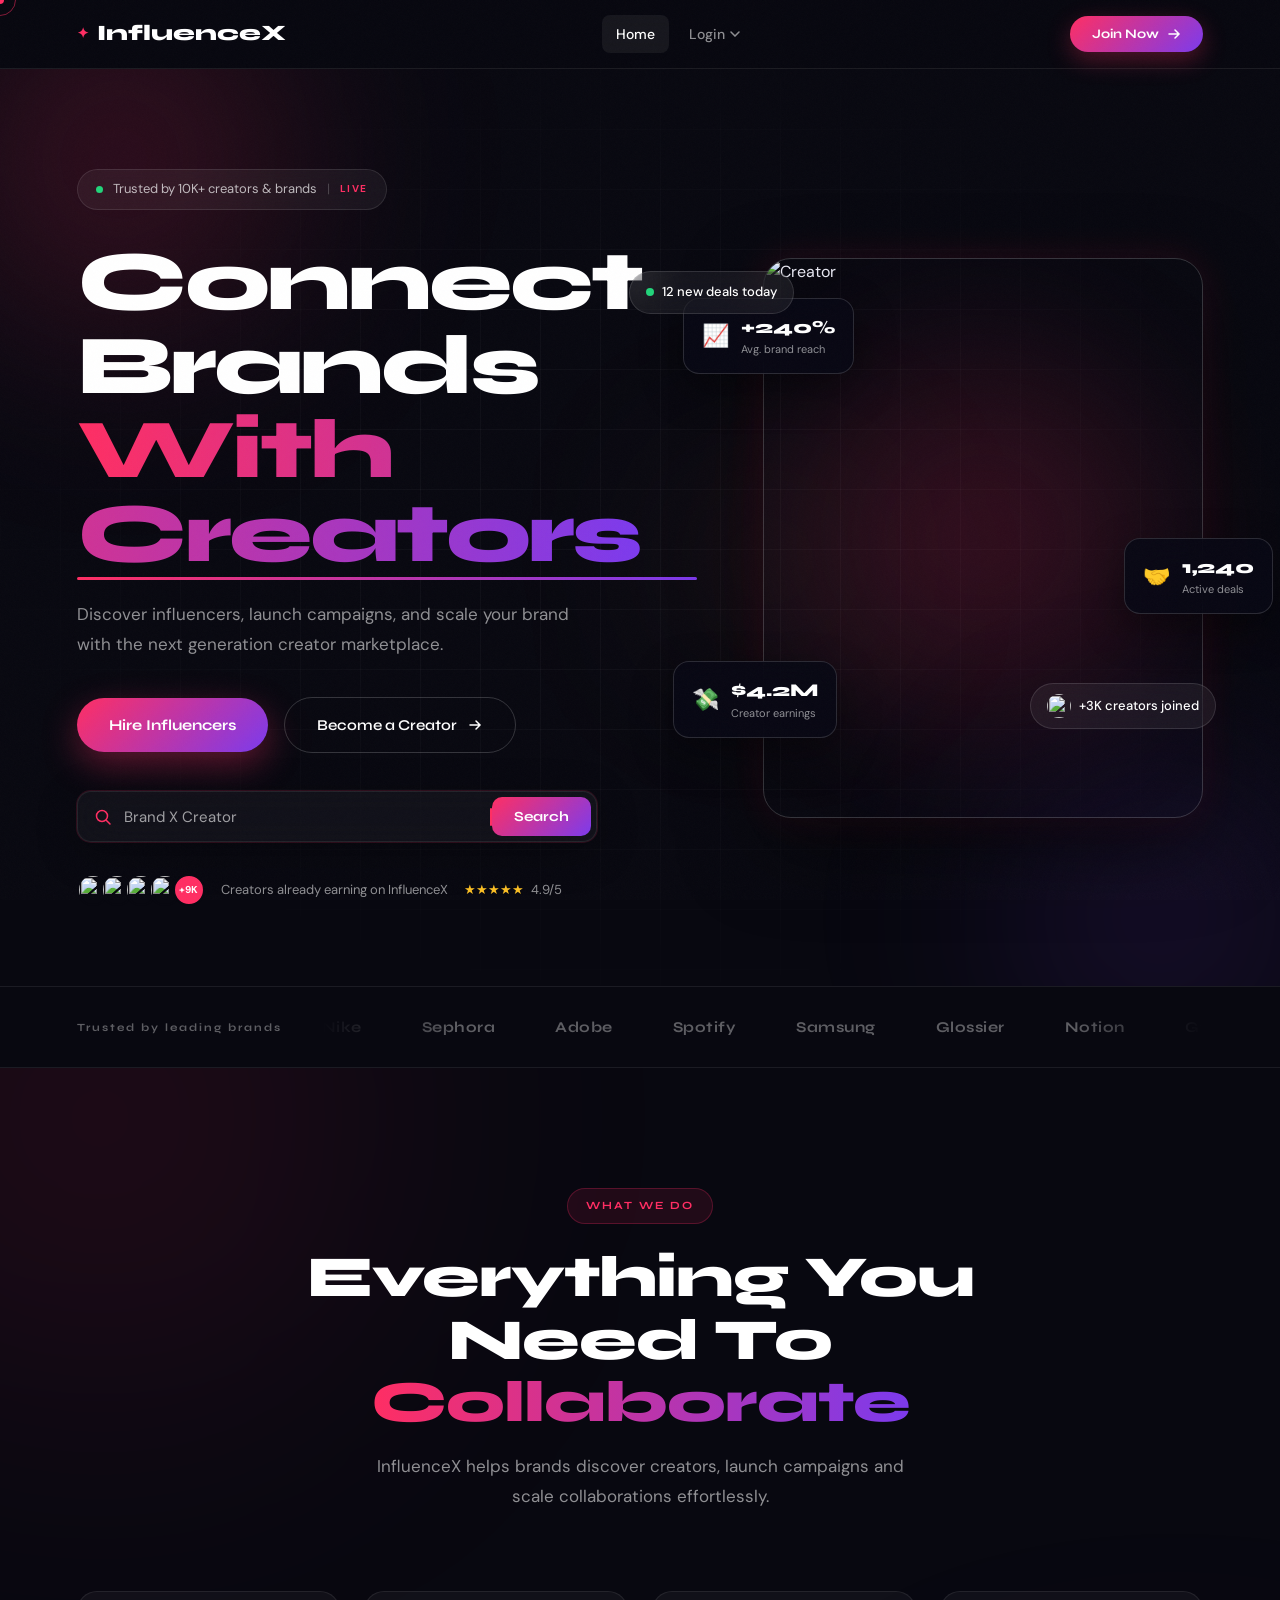
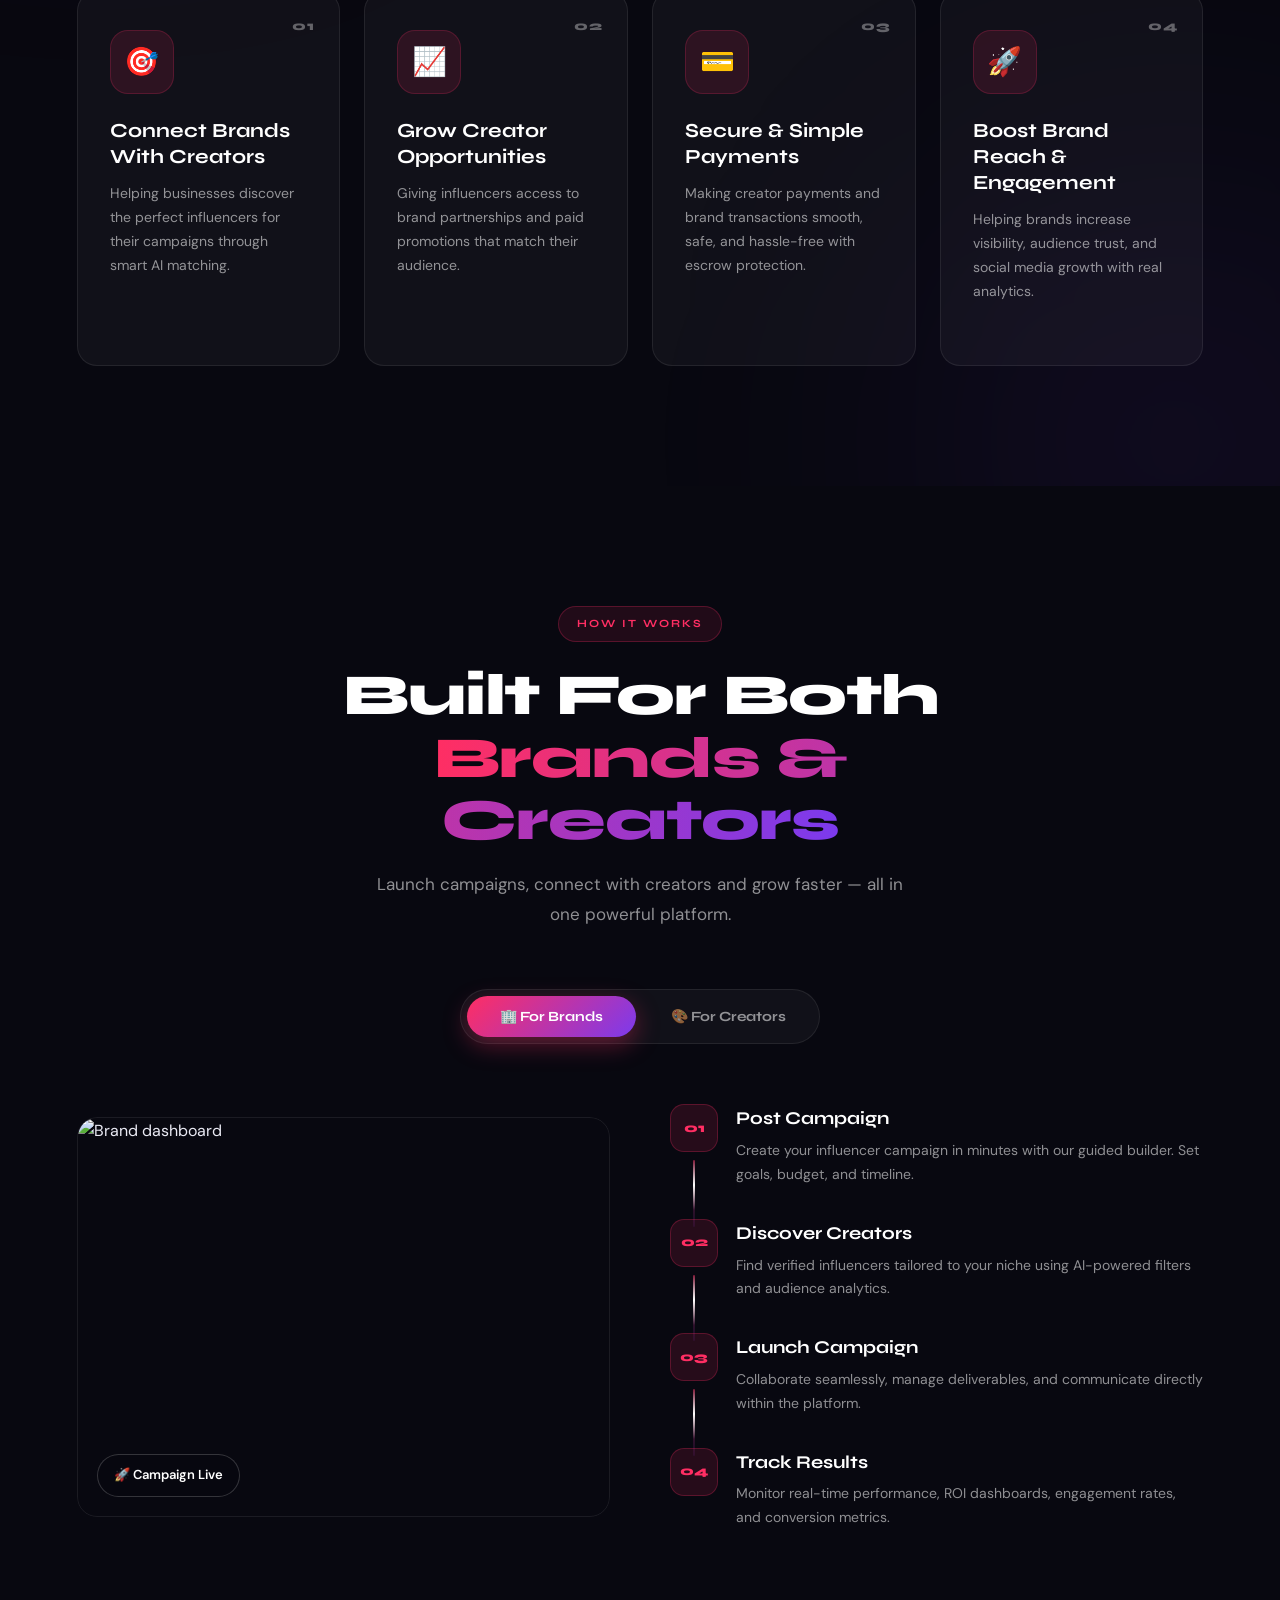
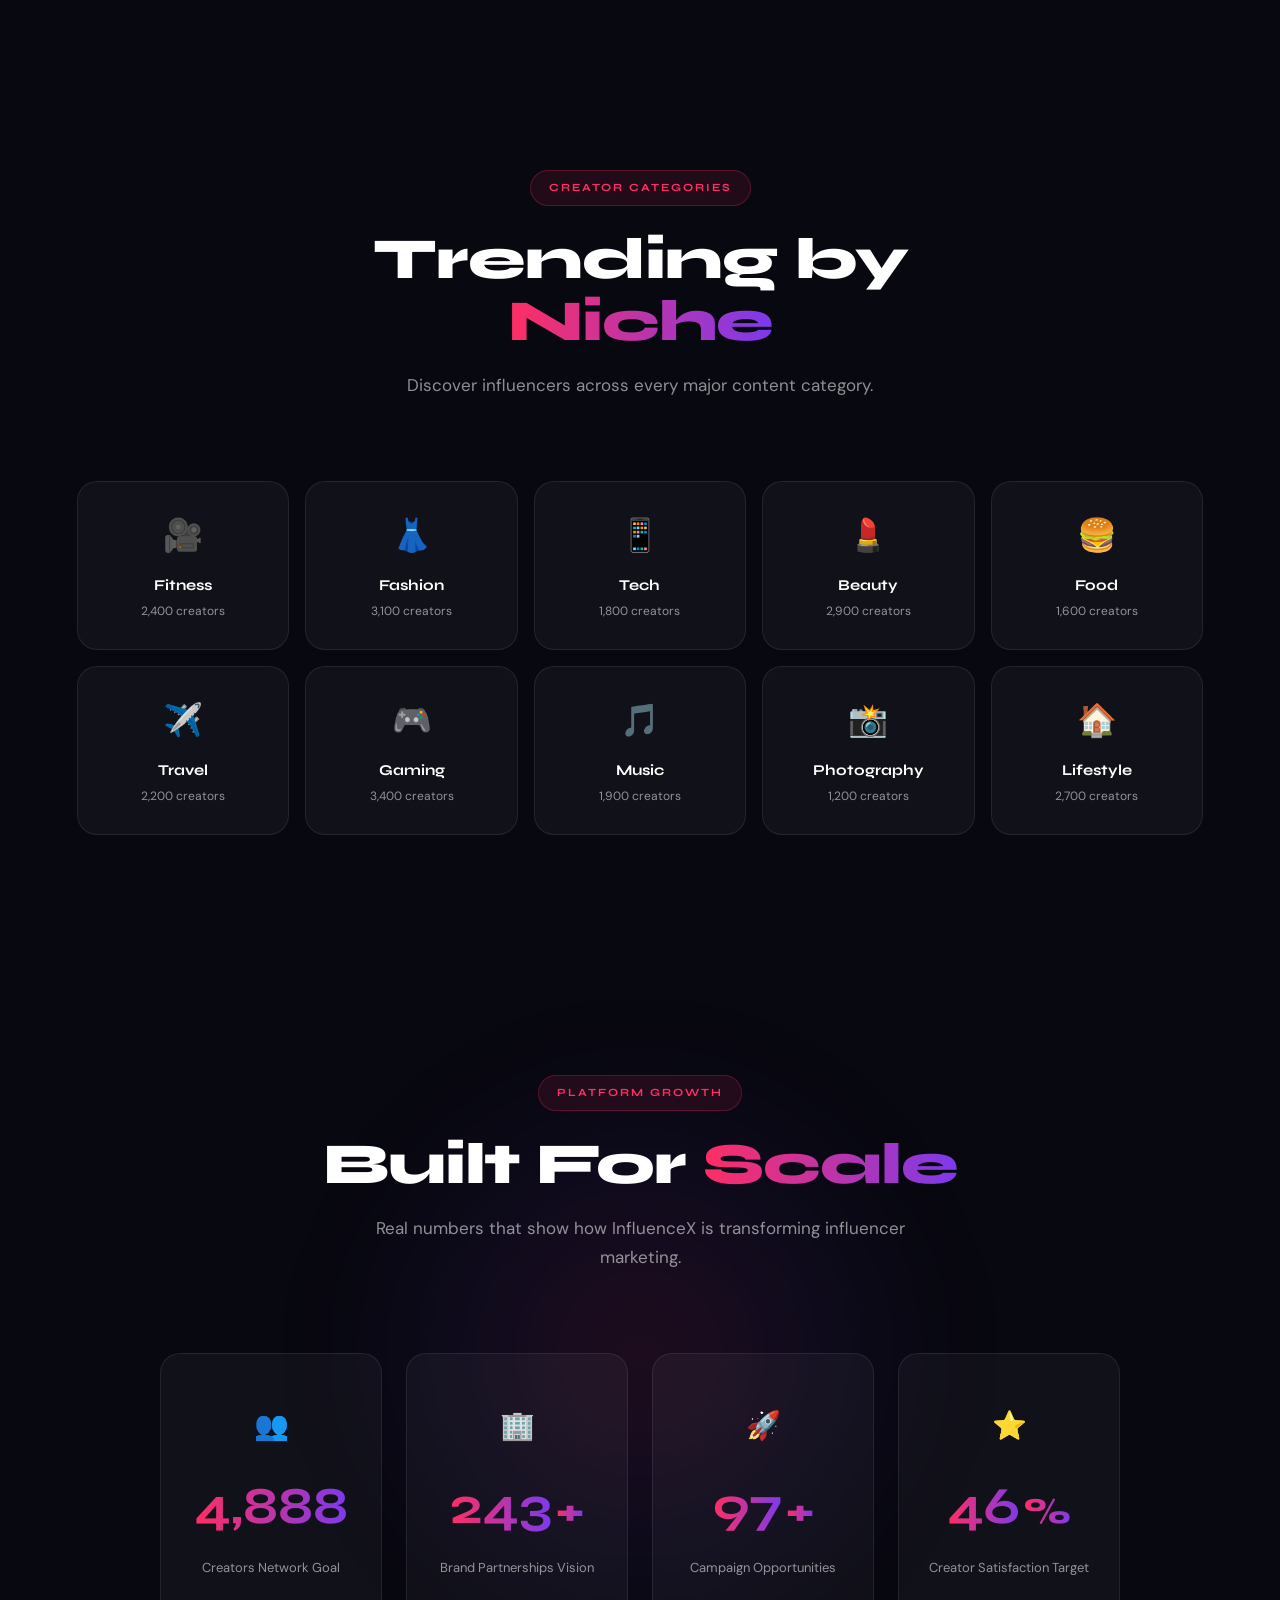
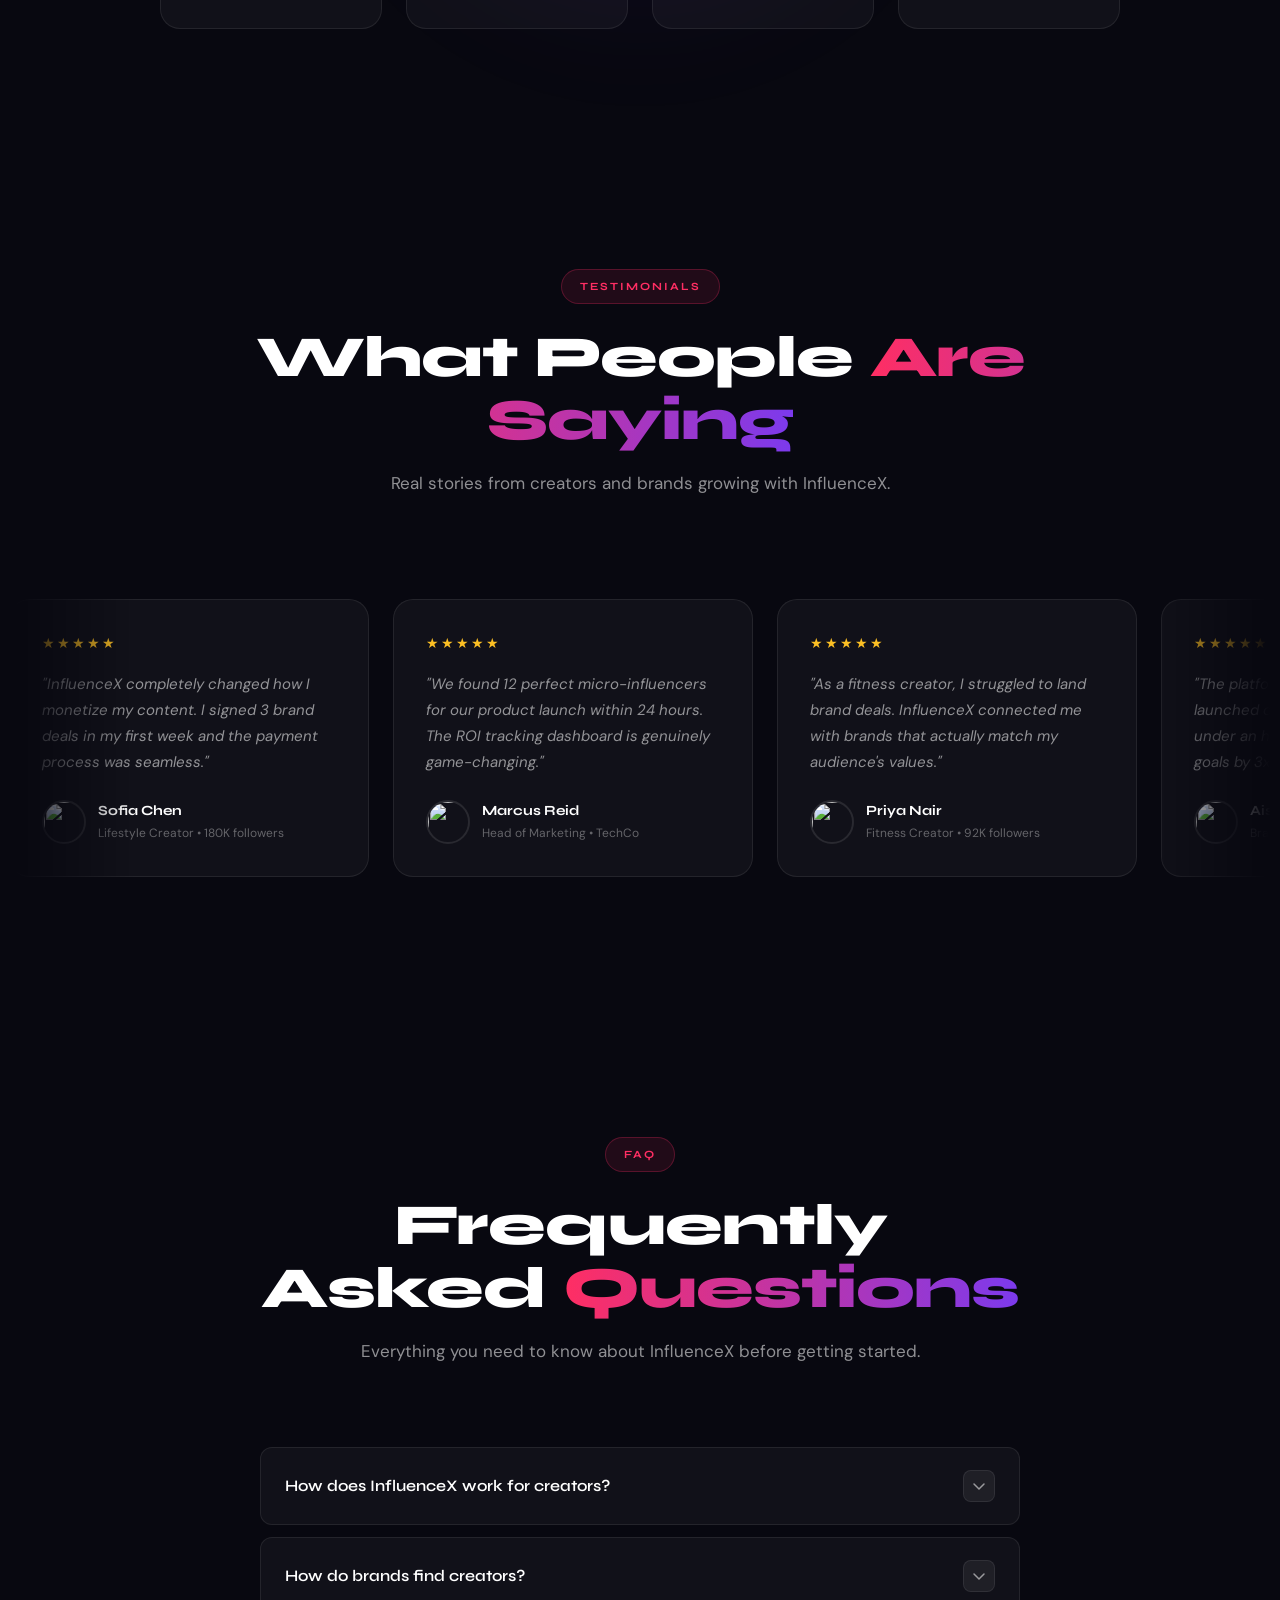
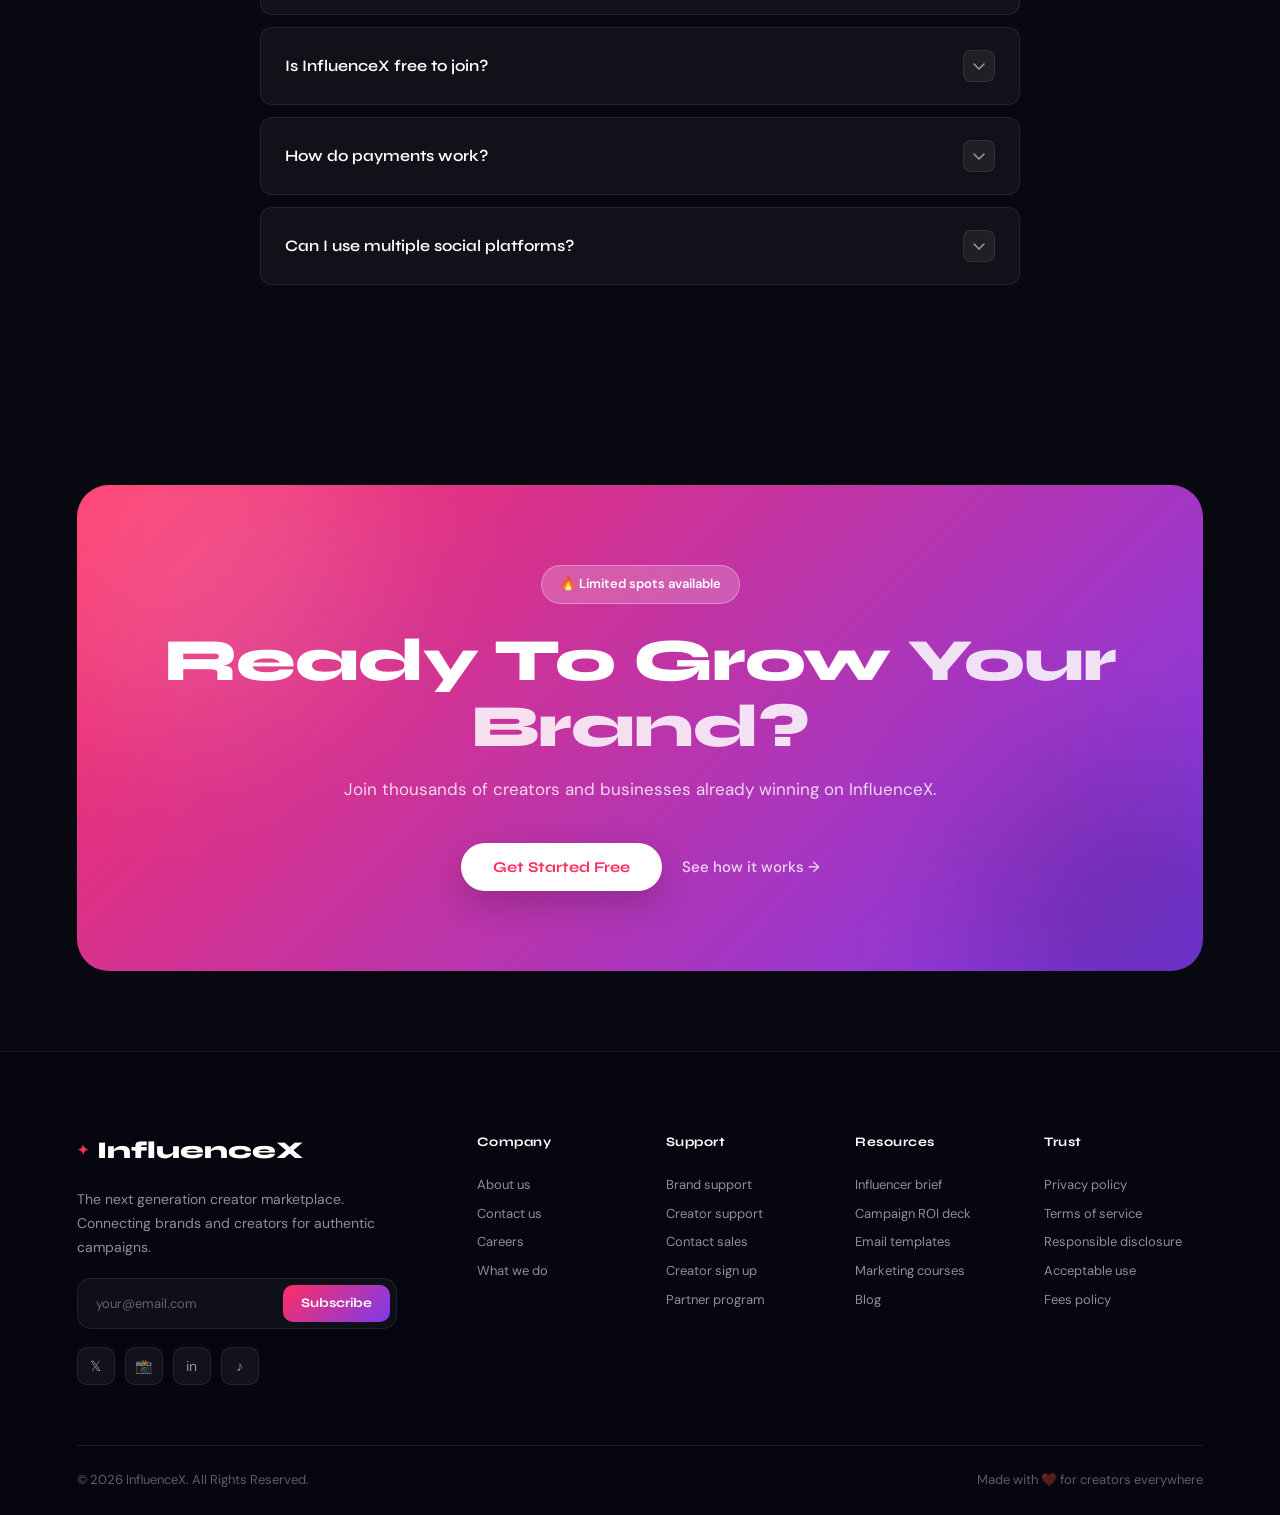
==== commit 88432c44: "Update index.html" ====
--- a/index.html
+++ b/index.html
@@ -225,11 +225,11 @@
         </div>
         <h3>Connect Brands With Creators</h3>
         <p>Helping businesses discover the perfect influencers for their campaigns through smart AI matching.</p>
-        <div class="card-arrow">
+        <!-- <div class="card-arrow">
           <svg width="20" height="20" viewBox="0 0 20 20" fill="none">
             <path d="M4 10H16M12 6L16 10L12 14" stroke="currentColor" stroke-width="1.5" stroke-linecap="round"/>
           </svg>
-        </div>
+        </div> -->
         <div class="card-border-glow"></div>
       </div>
 
@@ -240,11 +240,11 @@
         </div>
         <h3>Grow Creator Opportunities</h3>
         <p>Giving influencers access to brand partnerships and paid promotions that match their audience.</p>
-        <div class="card-arrow">
+        <!-- <div class="card-arrow">
           <svg width="20" height="20" viewBox="0 0 20 20" fill="none">
             <path d="M4 10H16M12 6L16 10L12 14" stroke="currentColor" stroke-width="1.5" stroke-linecap="round"/>
           </svg>
-        </div>
+        </div> -->
         <div class="card-border-glow"></div>
       </div>
 
@@ -255,11 +255,11 @@
         </div>
         <h3>Secure & Simple Payments</h3>
         <p>Making creator payments and brand transactions smooth, safe, and hassle-free with escrow protection.</p>
-        <div class="card-arrow">
+        <!-- <div class="card-arrow">
           <svg width="20" height="20" viewBox="0 0 20 20" fill="none">
             <path d="M4 10H16M12 6L16 10L12 14" stroke="currentColor" stroke-width="1.5" stroke-linecap="round"/>
           </svg>
-        </div>
+        </div> -->
         <div class="card-border-glow"></div>
       </div>
 
@@ -270,11 +270,11 @@
         </div>
         <h3>Boost Brand Reach & Engagement</h3>
         <p>Helping brands increase visibility, audience trust, and social media growth with real analytics.</p>
-        <div class="card-arrow">
+        <!-- <div class="card-arrow">
           <svg width="20" height="20" viewBox="0 0 20 20" fill="none">
             <path d="M4 10H16M12 6L16 10L12 14" stroke="currentColor" stroke-width="1.5" stroke-linecap="round"/>
           </svg>
-        </div>
+        </div> -->
         <div class="card-border-glow"></div>
       </div>
     </div>
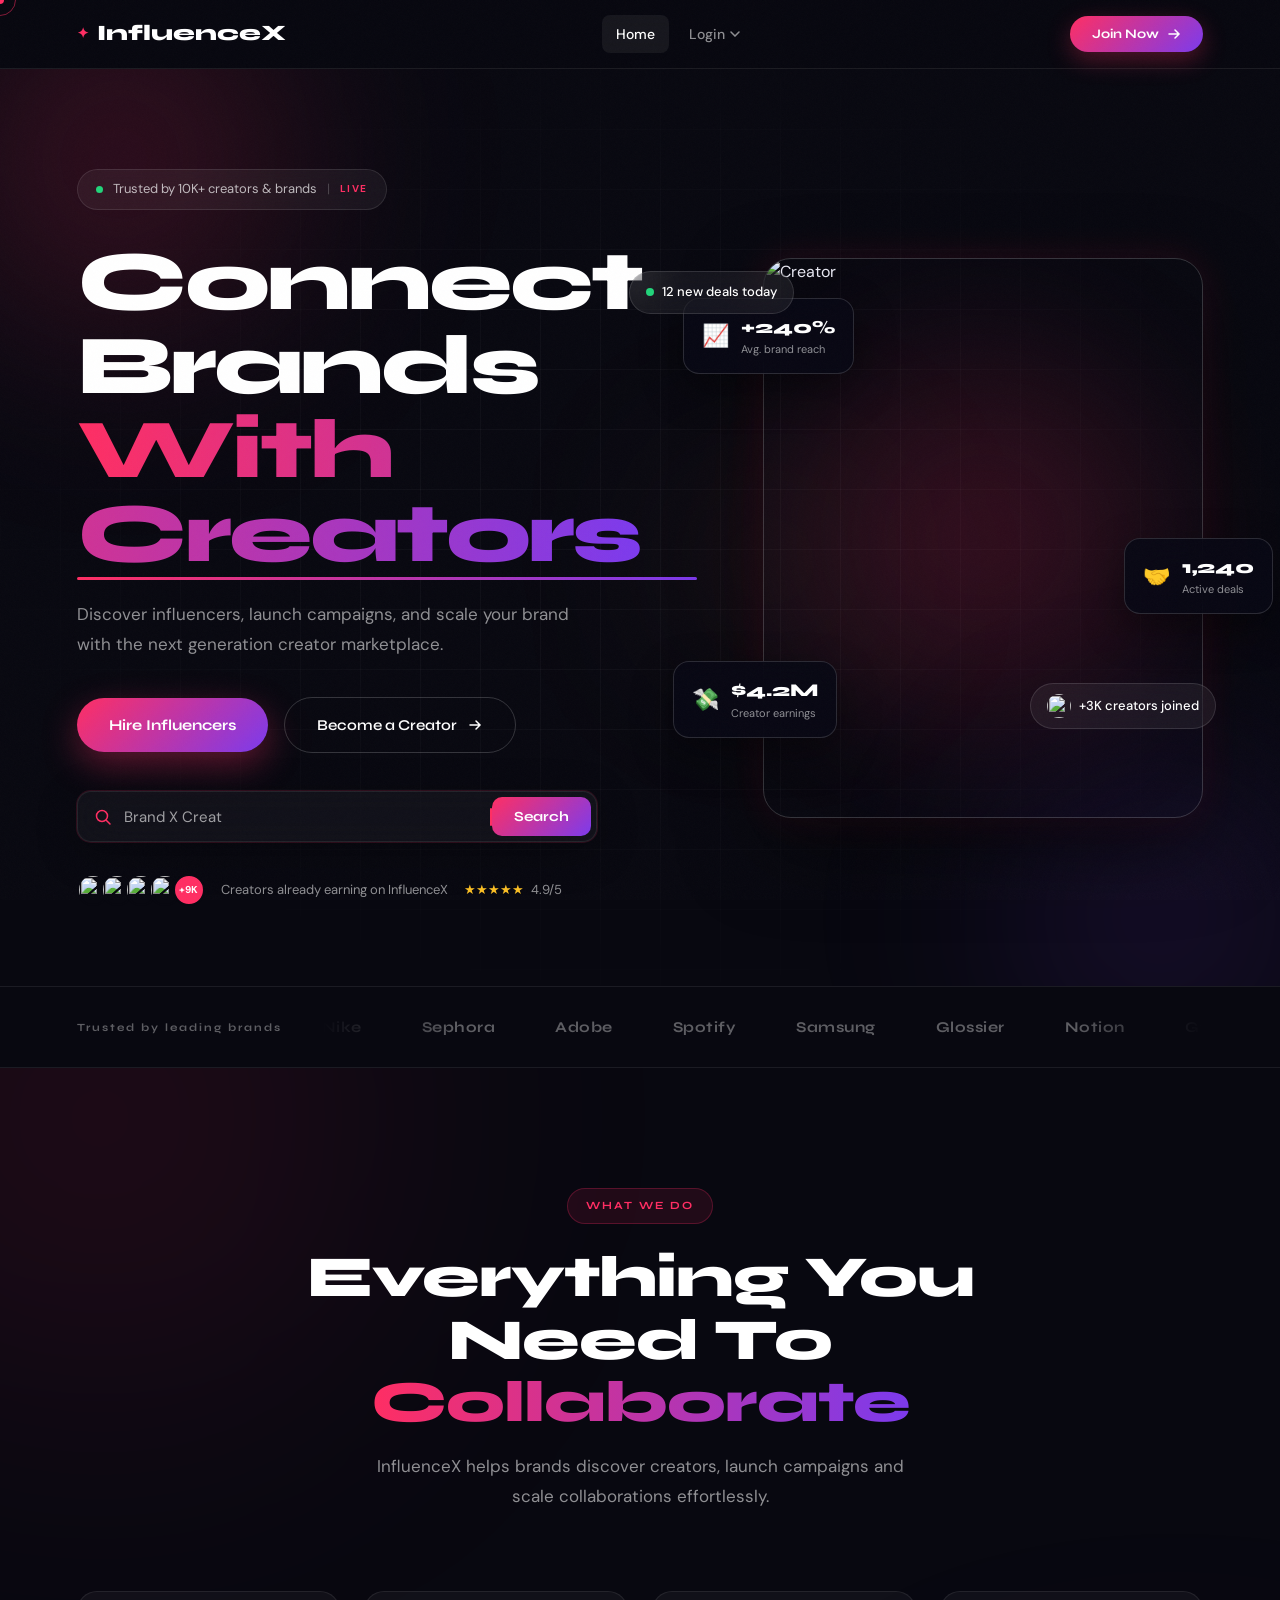
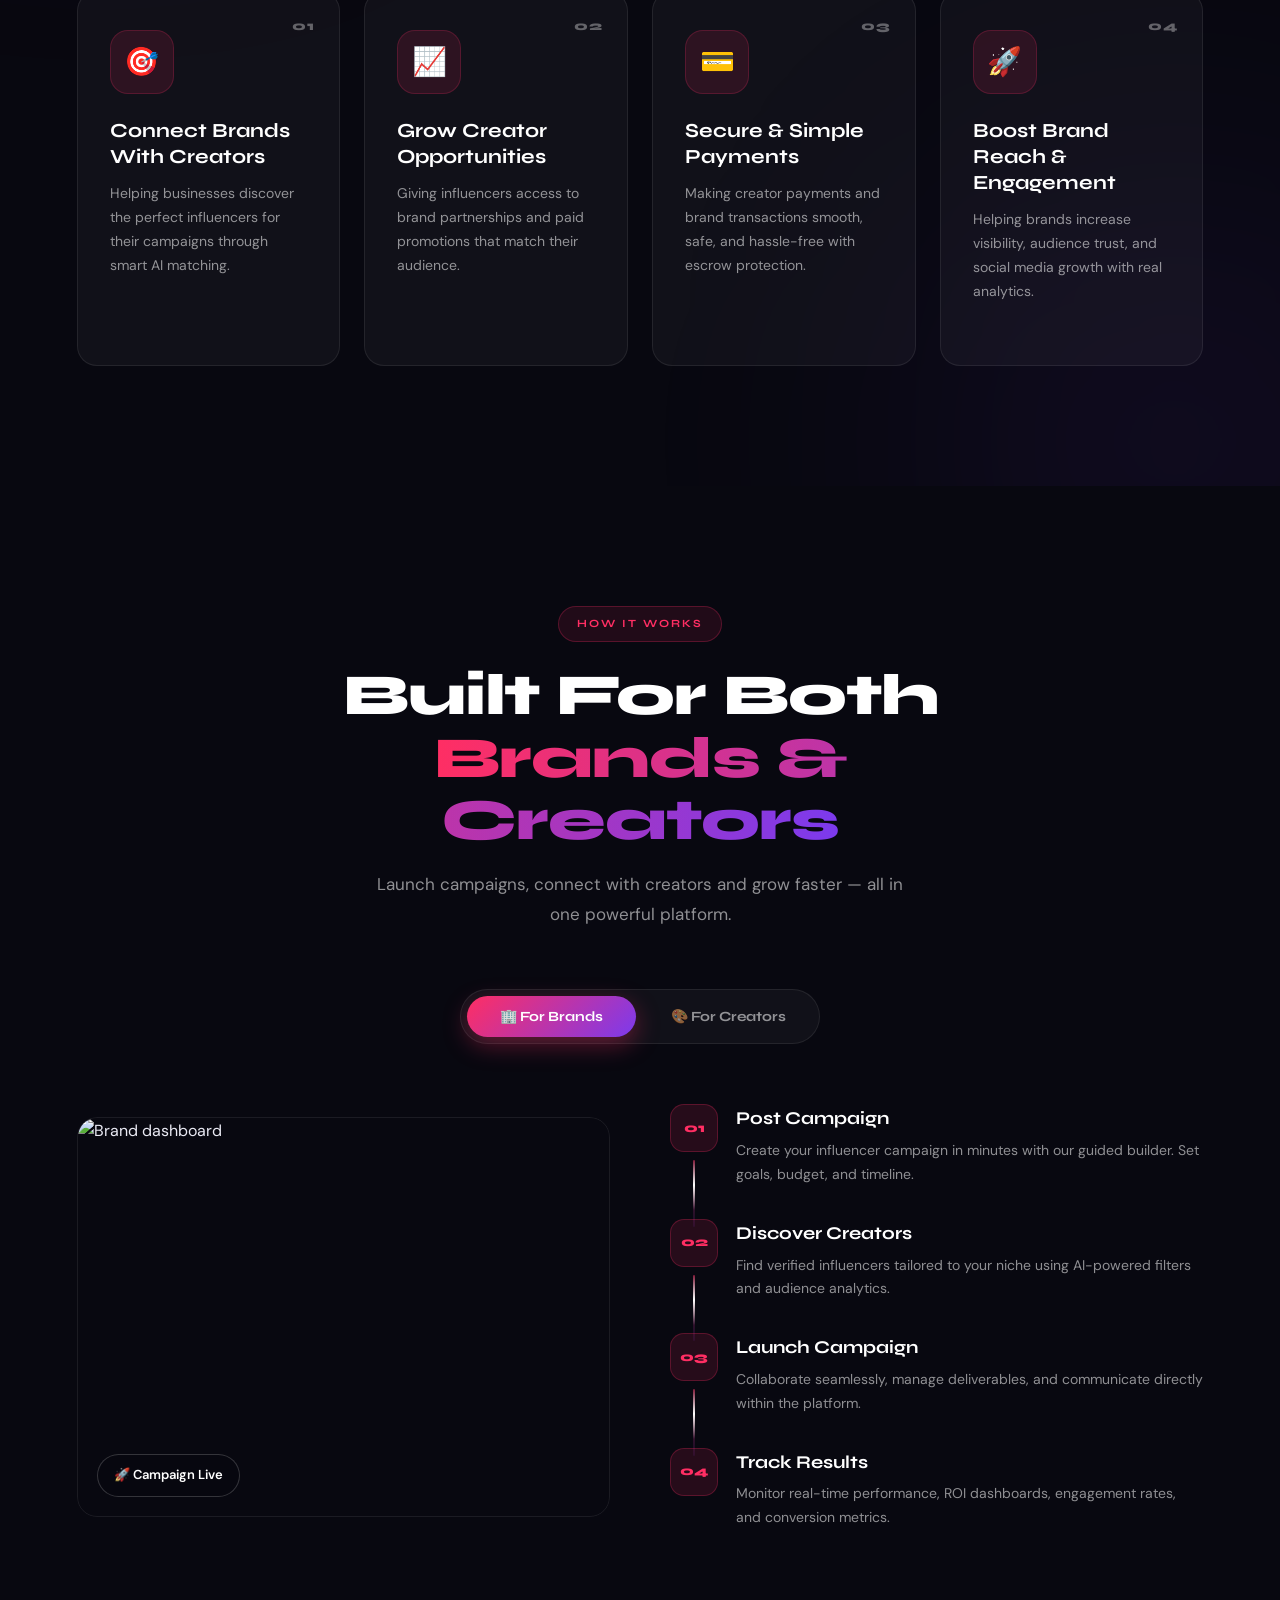
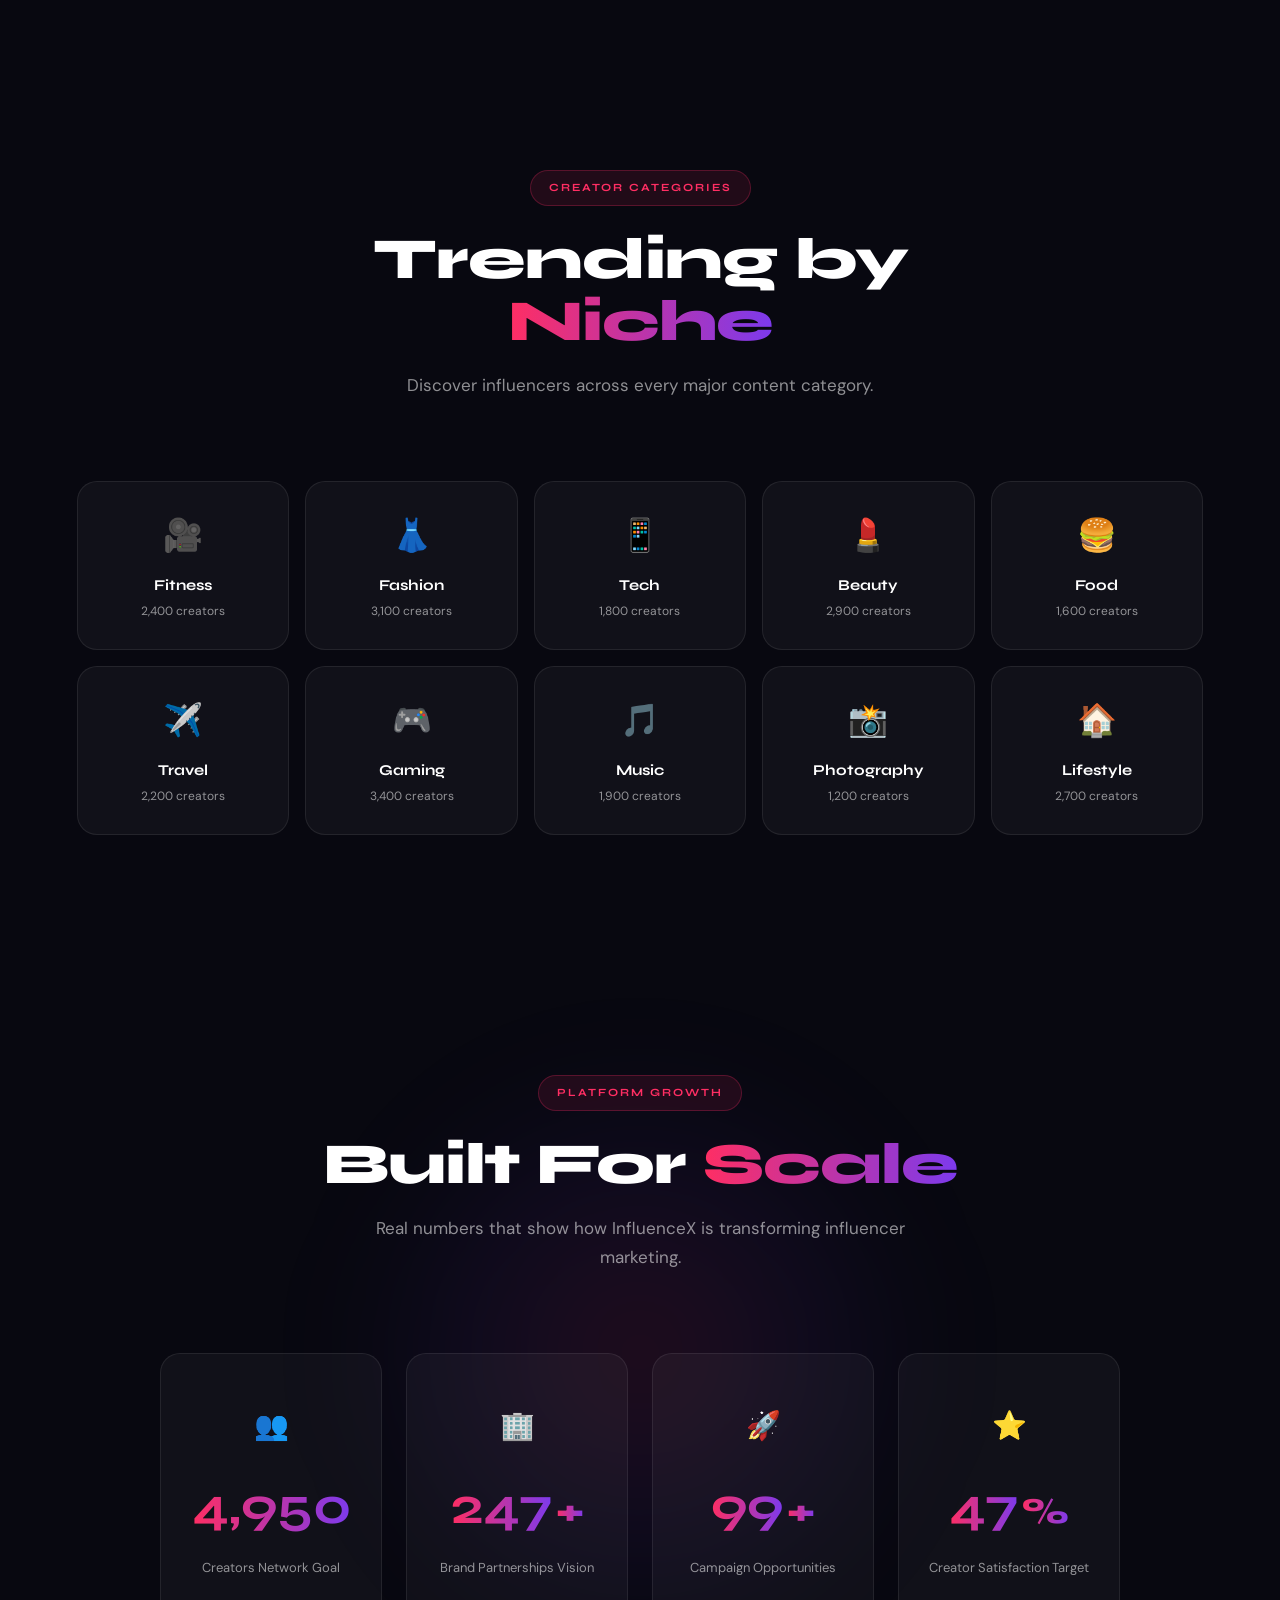
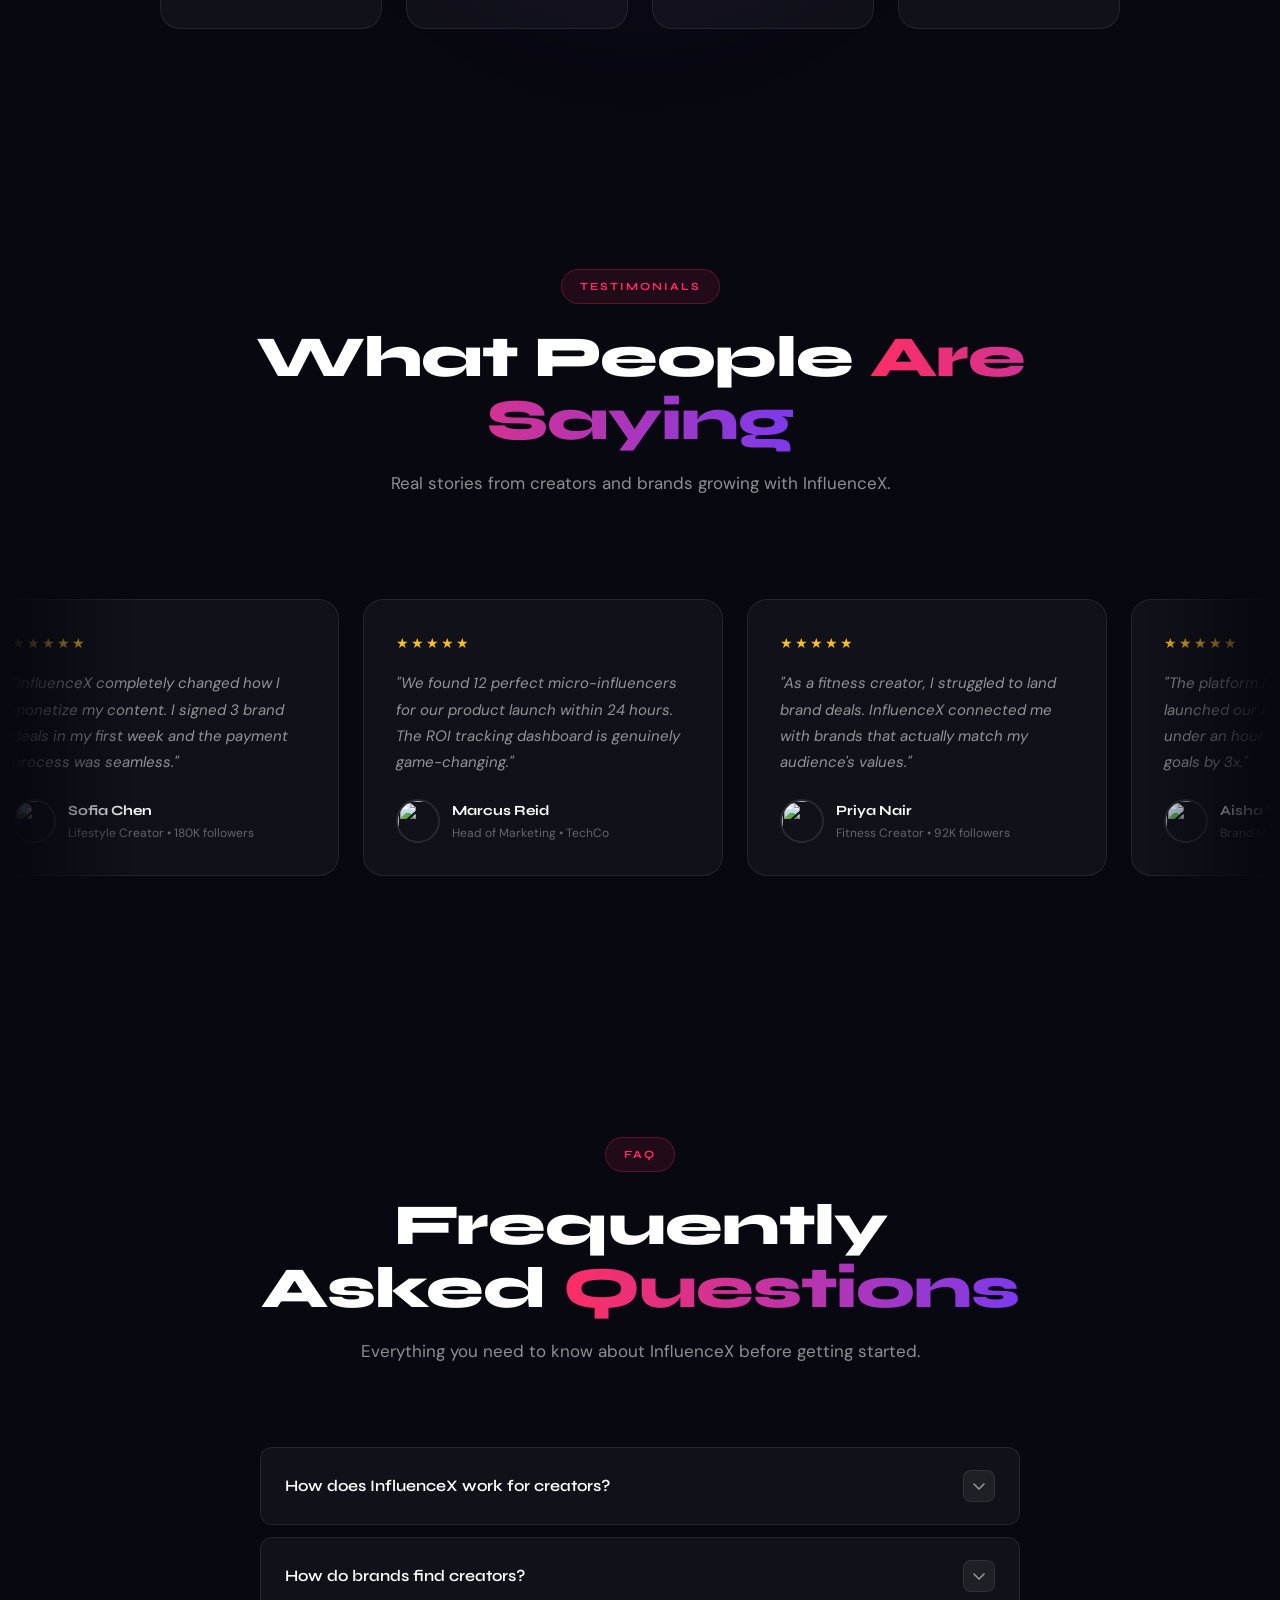
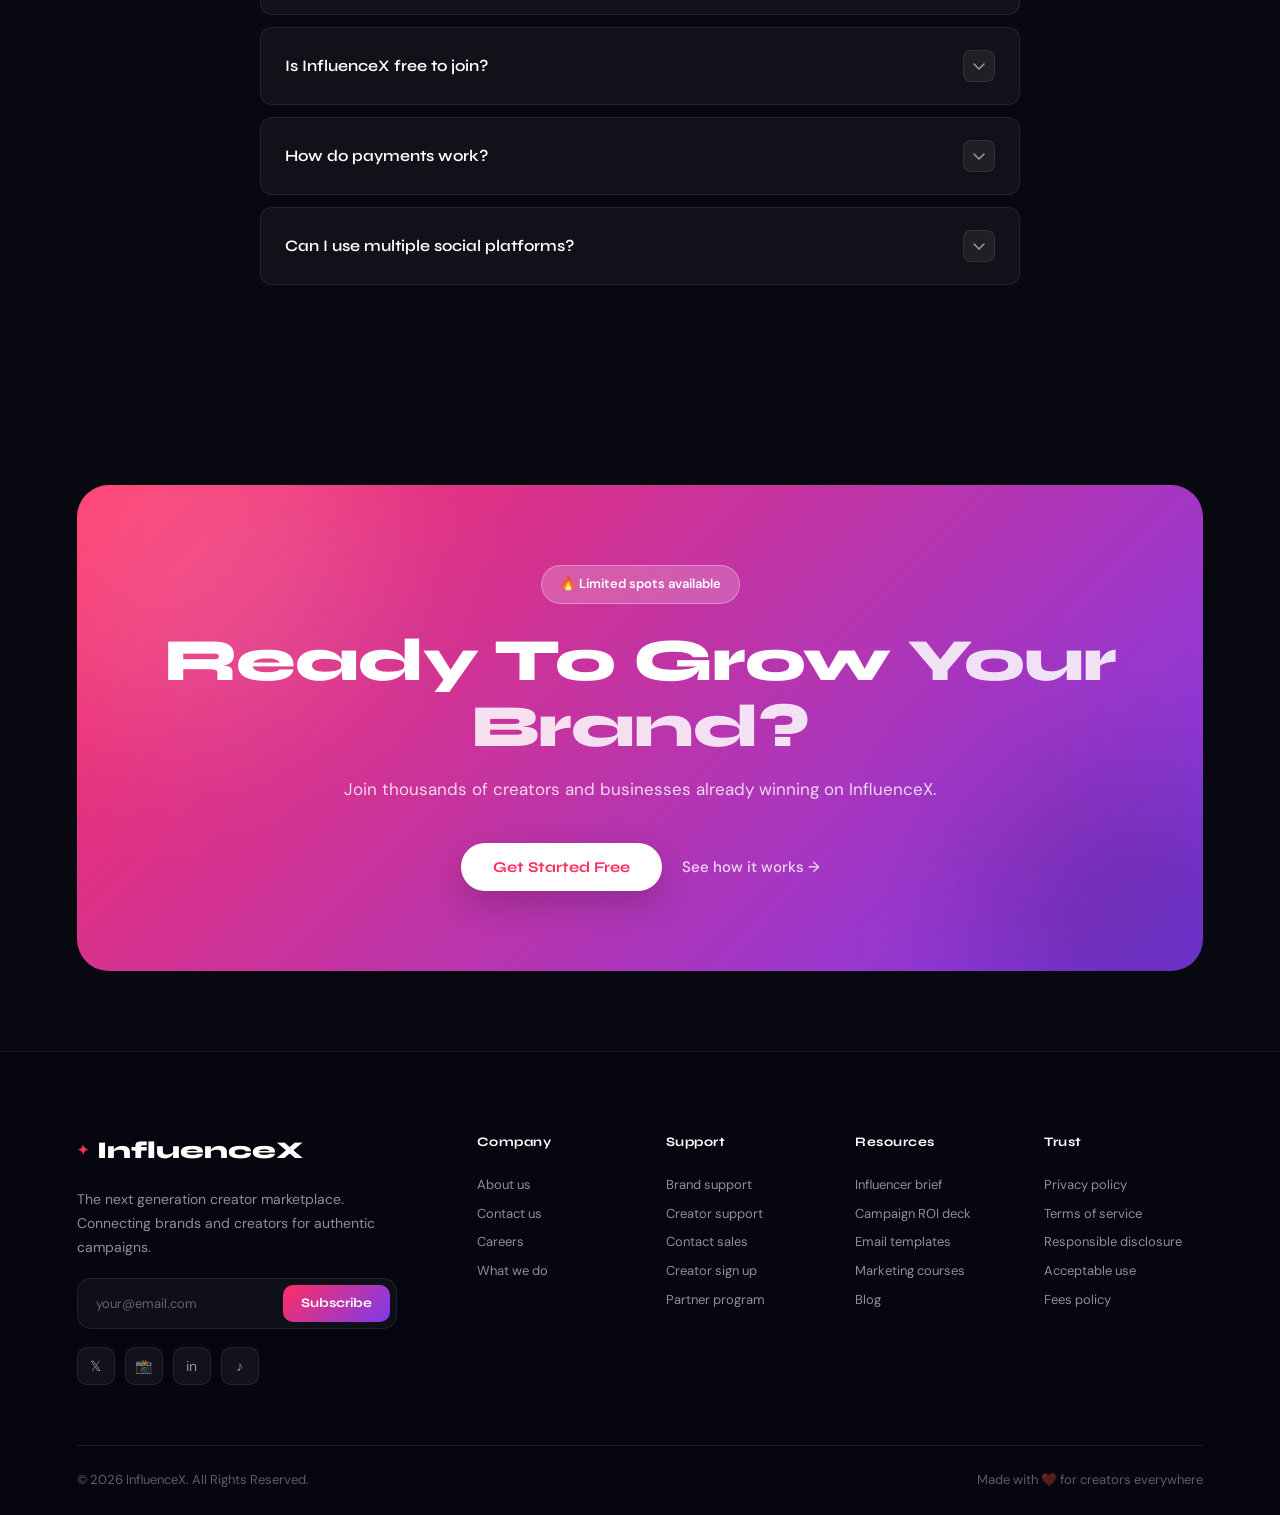
==== commit 270836cb: "Update index.html" ====
--- a/index.html
+++ b/index.html
@@ -59,7 +59,7 @@
 
       <div class="nav-right">
         <button class="nav-btn" id="joinBtn">
-          <span> Join Now</span>
+          <span>Join Now</span>
           <svg width="14" height="14" viewBox="0 0 14 14" fill="none">
             <path d="M2 7H12M8 3L12 7L8 11" stroke="currentColor" stroke-width="1.5" stroke-linecap="round"/>
           </svg>
@@ -537,29 +537,7 @@
             </div>
           </div>
         </div>
-        <!-- Duplicates for loop -->
-        <div class="testi-card">
-          <div class="testi-stars">★★★★★</div>
-          <p>"InfluenceX completely changed how I monetize my content. I signed 3 brand deals in my first week and the payment process was seamless."</p>
-          <div class="testi-author">
-            <img src="https://images.unsplash.com/photo-1534528741775-53994a69daeb?w=48&h=48&fit=crop&crop=face" alt="">
-            <div>
-              <div class="testi-name">Sofia Chen</div>
-              <div class="testi-role">Lifestyle Creator • 180K followers</div>
-            </div>
-          </div>
-        </div>
-        <div class="testi-card">
-          <div class="testi-stars">★★★★★</div>
-          <p>"We found 12 perfect micro-influencers for our product launch within 24 hours. The ROI tracking dashboard is genuinely game-changing."</p>
-          <div class="testi-author">
-            <img src="https://images.unsplash.com/photo-1506794778202-cad84cf45f1d?w=48&h=48&fit=crop&crop=face" alt="">
-            <div>
-              <div class="testi-name">Marcus Reid</div>
-              <div class="testi-role">Head of Marketing • TechCo</div>
-            </div>
-          </div>
-        </div>
+      
       </div>
     </div>
   </section>
@@ -744,7 +722,7 @@
         </svg>
       </button>
       <div class="popup-tag">Get Started</div>
-      <h3>Join InfluenceX</h3>
+      <h3>Join InfluenceX as</h3>
       <p>Choose your path below to get started for free.</p>
       <div class="popup-options">
         <a href="creator_signup.html" class="popup-option creator-option">
--- a/style.css
+++ b/style.css
@@ -990,12 +990,12 @@
   margin-bottom: 24px;
 }
 
-.card-arrow {
+/* .card-arrow {
   color: var(--red);
   opacity: 0;
   transform: translateX(-6px);
   transition: var(--transition);
-}
+} */
 
 .service-card:hover .card-arrow {
   opacity: 1;
@@ -1339,23 +1339,42 @@
   -webkit-mask-image: linear-gradient(to right, transparent, black 10%, black 90%, transparent);
   margin: 0 -6%;
   padding: 20px 0;
-}
-
+  cursor: grab;
+}
+
+.testimonials-track-wrap:active {
+  cursor: grabbing;
+}
 .testimonials-track {
+  display: flex;
+  gap: 24px;
+  width: max-content;
+  will-change: transform;
+}
+
+/* .testimonials-track-wrap {
+  overflow: hidden;
+  mask-image: linear-gradient(to right, transparent, black 10%, black 90%, transparent);
+  -webkit-mask-image: linear-gradient(to right, transparent, black 10%, black 90%, transparent);
+  margin: 0 -6%;
+  padding: 20px 0;
+} */
+
+/* .testimonials-track {
   display: flex;
   gap: 24px;
   width: max-content;
   animation: testiScroll 30s linear infinite;
-}
-
-.testimonials-track:hover {
+} */
+
+/* .testimonials-track:hover {
   animation-play-state: paused;
 }
 
 @keyframes testiScroll {
   0% { transform: translateX(0); }
   100% { transform: translateX(-50%); }
-}
+} */
 
 .testi-card {
   width: 360px;
@@ -1937,9 +1956,3 @@
   .logo {font-size: 18px;   /* slightly smaller logo text on mobile */ gap: 6px;  }
   .logo-icon {font-size: 11px;}
 }
-
-
-
-
-
-
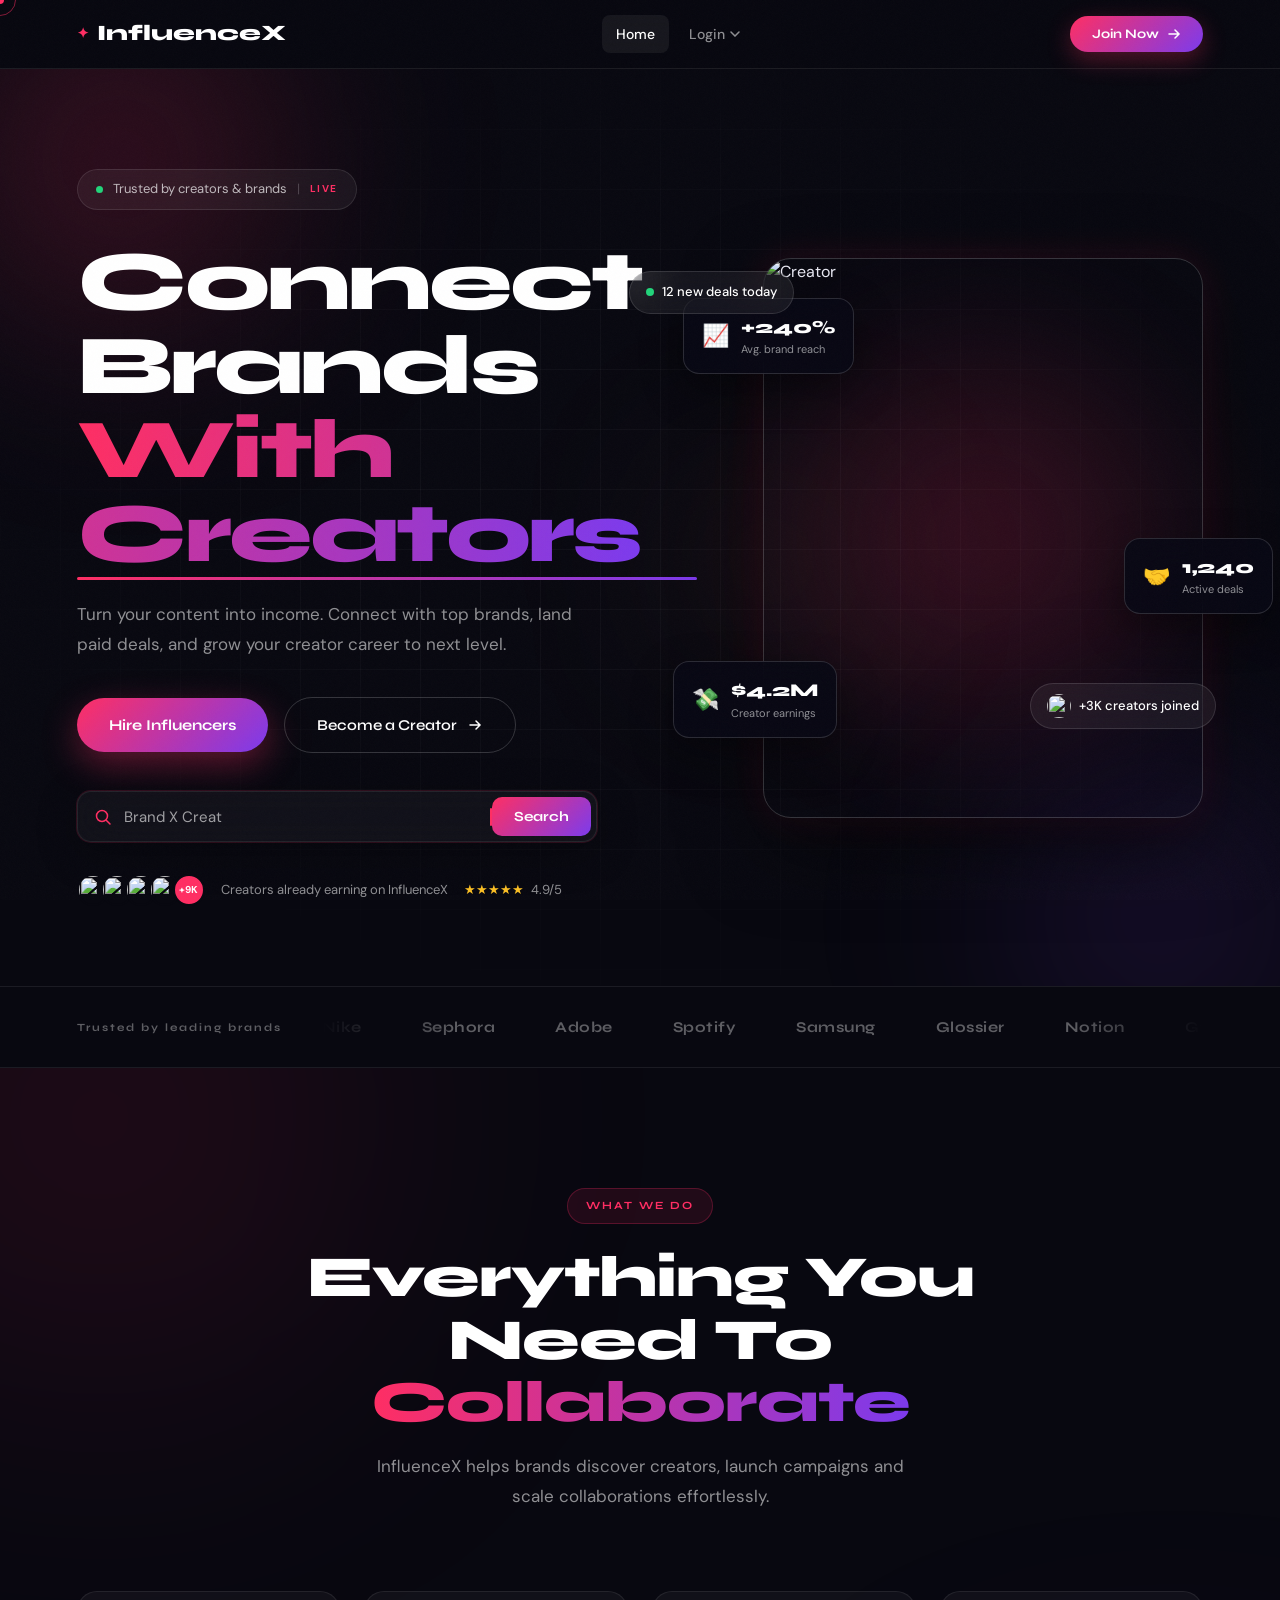
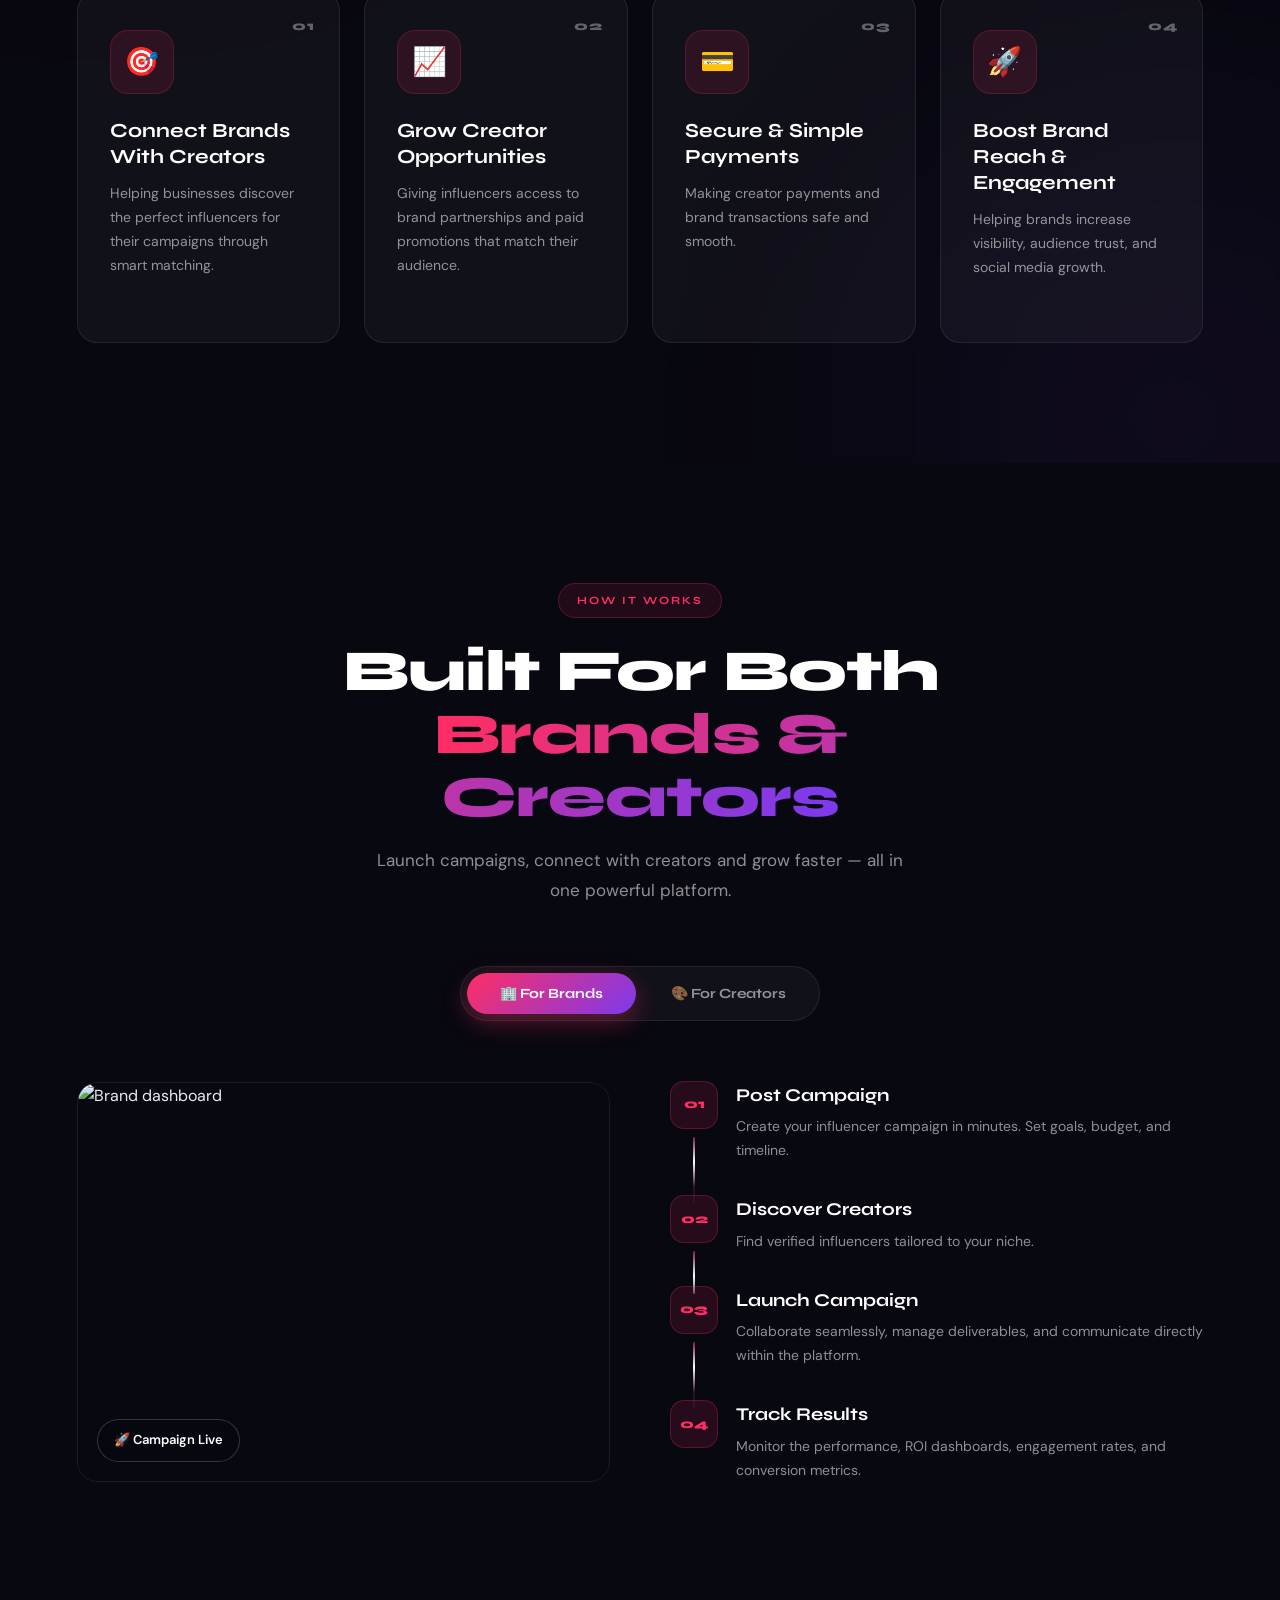
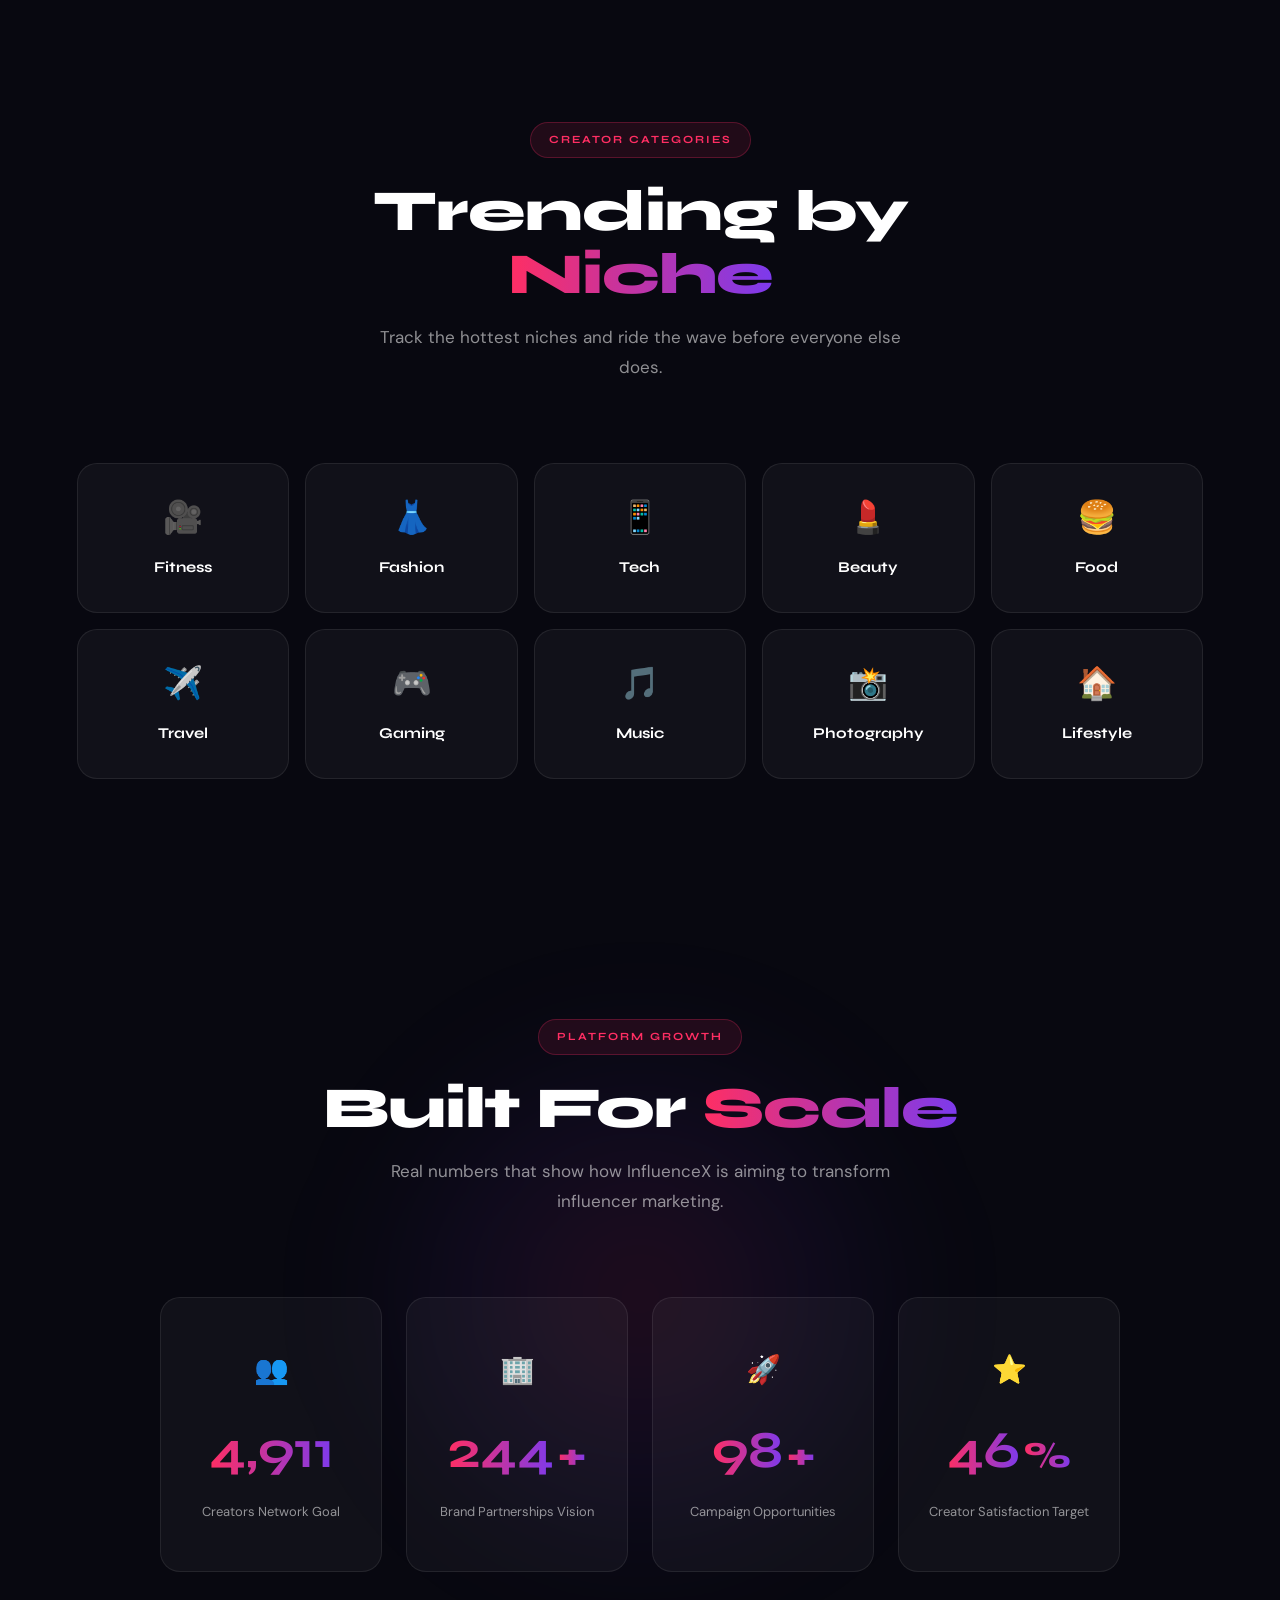
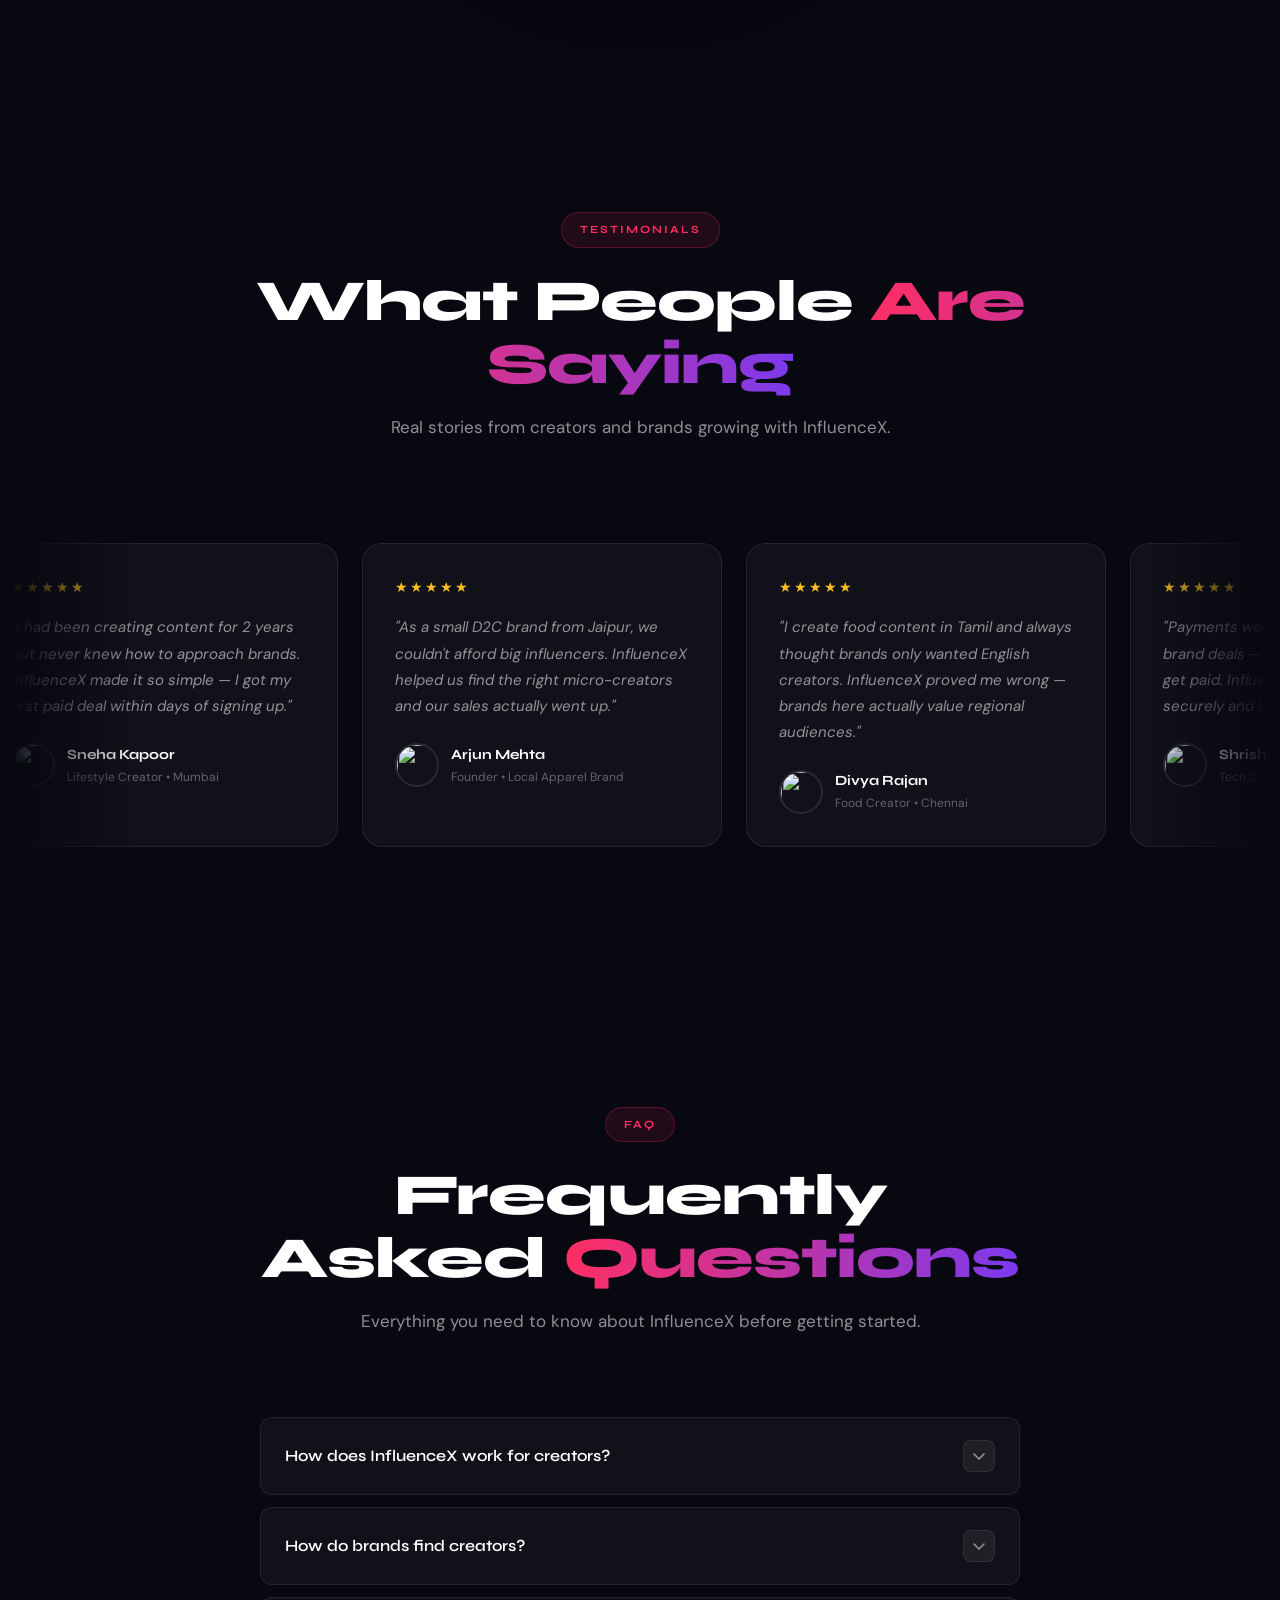
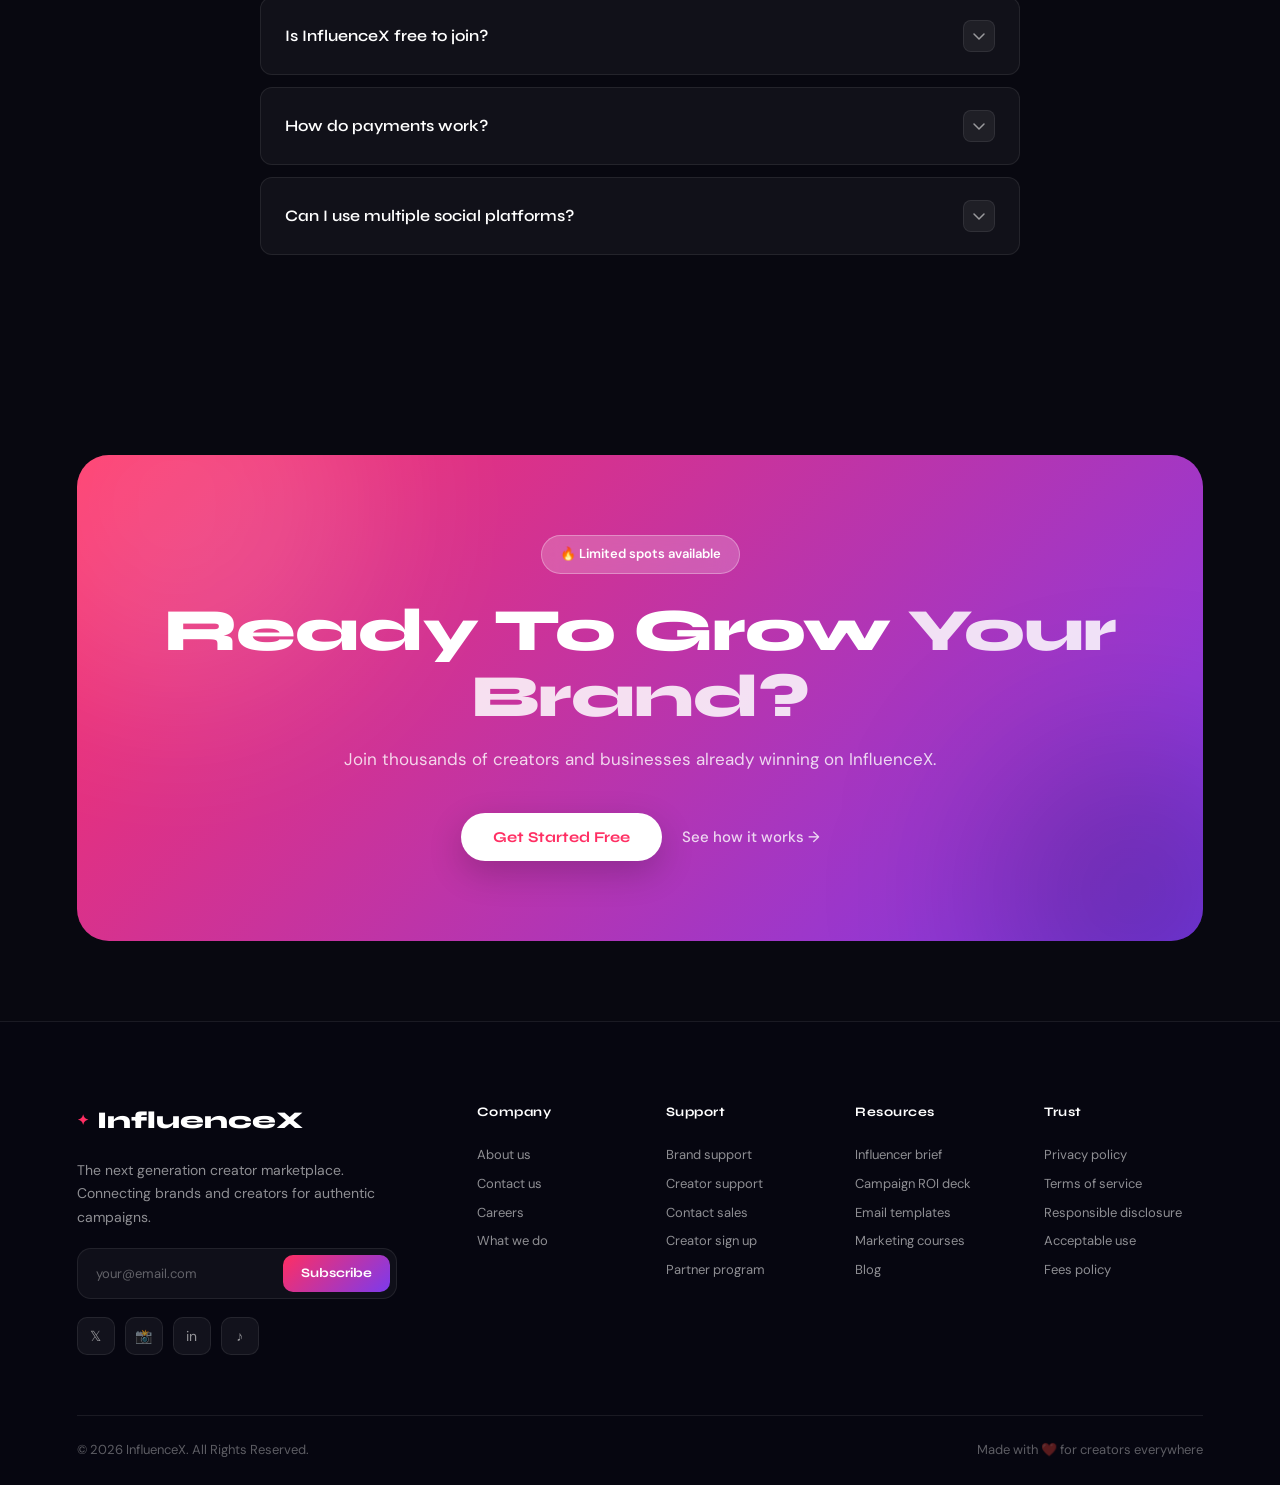
==== commit 44bec181: "Update index.html" ====
--- a/index.html
+++ b/index.html
@@ -105,7 +105,7 @@
     <div class="hero-content" id="heroContent">
       <div class="hero-eyebrow">
         <span class="eyebrow-dot"></span>
-        <span>Trusted by 10K+ creators & brands</span>
+        <span>Trusted by creators & brands</span>
         <span class="eyebrow-sep">|</span>
         <span class="eyebrow-live">LIVE</span>
       </div>
@@ -119,8 +119,7 @@
       </h1>
 
       <p class="hero-desc">
-        Discover influencers, launch campaigns, and scale your brand 
-        with the next generation creator marketplace.
+        Turn your content into income. Connect with top brands, land paid deals, and grow your creator career to next level.
       </p>
 
       <div class="hero-actions">
@@ -224,7 +223,7 @@
           <div class="service-icon">🎯</div>
         </div>
         <h3>Connect Brands With Creators</h3>
-        <p>Helping businesses discover the perfect influencers for their campaigns through smart AI matching.</p>
+        <p>Helping businesses discover the perfect influencers for their campaigns through smart matching.</p>
         <!-- <div class="card-arrow">
           <svg width="20" height="20" viewBox="0 0 20 20" fill="none">
             <path d="M4 10H16M12 6L16 10L12 14" stroke="currentColor" stroke-width="1.5" stroke-linecap="round"/>
@@ -254,7 +253,7 @@
           <div class="service-icon">💳</div>
         </div>
         <h3>Secure & Simple Payments</h3>
-        <p>Making creator payments and brand transactions smooth, safe, and hassle-free with escrow protection.</p>
+        <p>Making creator payments and brand transactions safe and smooth.</p>
         <!-- <div class="card-arrow">
           <svg width="20" height="20" viewBox="0 0 20 20" fill="none">
             <path d="M4 10H16M12 6L16 10L12 14" stroke="currentColor" stroke-width="1.5" stroke-linecap="round"/>
@@ -269,7 +268,7 @@
           <div class="service-icon">🚀</div>
         </div>
         <h3>Boost Brand Reach & Engagement</h3>
-        <p>Helping brands increase visibility, audience trust, and social media growth with real analytics.</p>
+        <p>Helping brands increase visibility, audience trust, and social media growth.</p>
         <!-- <div class="card-arrow">
           <svg width="20" height="20" viewBox="0 0 20 20" fill="none">
             <path d="M4 10H16M12 6L16 10L12 14" stroke="currentColor" stroke-width="1.5" stroke-linecap="round"/>
@@ -307,7 +306,7 @@
             <div class="wf-num">01</div>
             <div class="wf-body">
               <h3>Post Campaign</h3>
-              <p>Create your influencer campaign in minutes with our guided builder. Set goals, budget, and timeline.</p>
+              <p>Create your influencer campaign in minutes. Set goals, budget, and timeline.</p>
             </div>
             <div class="wf-connector"></div>
           </div>
@@ -315,7 +314,7 @@
             <div class="wf-num">02</div>
             <div class="wf-body">
               <h3>Discover Creators</h3>
-              <p>Find verified influencers tailored to your niche using AI-powered filters and audience analytics.</p>
+              <p>Find verified influencers tailored to your niche.</p>
             </div>
             <div class="wf-connector"></div>
           </div>
@@ -331,7 +330,7 @@
             <div class="wf-num">04</div>
             <div class="wf-body">
               <h3>Track Results</h3>
-              <p>Monitor real-time performance, ROI dashboards, engagement rates, and conversion metrics.</p>
+              <p>Monitor the performance, ROI dashboards, engagement rates, and conversion metrics.</p>
             </div>
           </div>
         </div>
@@ -358,7 +357,7 @@
             <div class="wf-num">02</div>
             <div class="wf-body">
               <h3>Connect Social Accounts</h3>
-              <p>Link Instagram, YouTube, TikTok, X and more. We verify your stats automatically.</p>
+              <p>Link Instagram, YouTube, X and more. We verify your stats.</p>
             </div>
             <div class="wf-connector"></div>
           </div>
@@ -387,59 +386,59 @@
     <div class="section-header">
       <div class="section-tag">CREATOR CATEGORIES</div>
       <h2>Trending by <span class="grad-text">Niche</span></h2>
-      <p>Discover influencers across every major content category.</p>
+      <p>Track the hottest niches and ride the wave before everyone else does.</p>
     </div>
 
     <div class="categories-grid">
       <div class="cat-card" style="--delay:0s">
         <div class="cat-emoji">🎥</div>
         <div class="cat-name">Fitness</div>
-        <div class="cat-count">2,400 creators</div>
+        <!-- <div class="cat-count">2,400 creators</div> -->
       </div>
       <div class="cat-card" style="--delay:0.05s">
         <div class="cat-emoji">👗</div>
         <div class="cat-name">Fashion</div>
-        <div class="cat-count">3,100 creators</div>
+        <!-- <div class="cat-count">3,100 creators</div> -->
       </div>
       <div class="cat-card" style="--delay:0.1s">
         <div class="cat-emoji">📱</div>
         <div class="cat-name">Tech</div>
-        <div class="cat-count">1,800 creators</div>
+        <!-- <div class="cat-count">1,800 creators</div> -->
       </div>
       <div class="cat-card" style="--delay:0.15s">
         <div class="cat-emoji">💄</div>
         <div class="cat-name">Beauty</div>
-        <div class="cat-count">2,900 creators</div>
+        <!-- <div class="cat-count">2,900 creators</div> -->
       </div>
       <div class="cat-card" style="--delay:0.2s">
         <div class="cat-emoji">🍔</div>
         <div class="cat-name">Food</div>
-        <div class="cat-count">1,600 creators</div>
+        <!-- <div class="cat-count">1,600 creators</div> -->
       </div>
       <div class="cat-card" style="--delay:0.25s">
         <div class="cat-emoji">✈️</div>
         <div class="cat-name">Travel</div>
-        <div class="cat-count">2,200 creators</div>
+        <!-- <div class="cat-count">2,200 creators</div> -->
       </div>
       <div class="cat-card" style="--delay:0.3s">
         <div class="cat-emoji">🎮</div>
         <div class="cat-name">Gaming</div>
-        <div class="cat-count">3,400 creators</div>
+        <!-- <div class="cat-count">3,400 creators</div> -->
       </div>
       <div class="cat-card" style="--delay:0.35s">
         <div class="cat-emoji">🎵</div>
         <div class="cat-name">Music</div>
-        <div class="cat-count">1,900 creators</div>
+        <!-- <div class="cat-count">1,900 creators</div> -->
       </div>
       <div class="cat-card" style="--delay:0.4s">
         <div class="cat-emoji">📸</div>
         <div class="cat-name">Photography</div>
-        <div class="cat-count">1,200 creators</div>
+        <!-- <div class="cat-count">1,200 creators</div> -->
       </div>
       <div class="cat-card" style="--delay:0.45s">
         <div class="cat-emoji">🏠</div>
         <div class="cat-name">Lifestyle</div>
-        <div class="cat-count">2,700 creators</div>
+        <!-- <div class="cat-count">2,700 creators</div> -->
       </div>
     </div>
   </section>
@@ -452,7 +451,7 @@
     <div class="section-header">
       <div class="section-tag">PLATFORM GROWTH</div>
       <h2>Built For <span class="grad-text">Scale</span></h2>
-      <p>Real numbers that show how InfluenceX is transforming influencer marketing.</p>
+      <p>Real numbers that show how InfluenceX is aiming to transform influencer marketing.</p>
     </div>
 
     <div class="stats-grid">
@@ -495,45 +494,45 @@
       <div class="testimonials-track">
         <div class="testi-card">
           <div class="testi-stars">★★★★★</div>
-          <p>"InfluenceX completely changed how I monetize my content. I signed 3 brand deals in my first week and the payment process was seamless."</p>
+          <p>"I had been creating content for 2 years but never knew how to approach brands. InfluenceX made it so simple — I got my first paid deal within days of signing up."</p>
           <div class="testi-author">
-            <img src="https://images.unsplash.com/photo-1534528741775-53994a69daeb?w=48&h=48&fit=crop&crop=face" alt="">
+            <img src="https://images.unsplash.com/photo-1534528a741775-53994a69daeb?w=48&h=48&fit=crop&crop=face" alt="">
             <div>
-              <div class="testi-name">Sofia Chen</div>
-              <div class="testi-role">Lifestyle Creator • 180K followers</div>
+              <div class="testi-name">Sneha Kapoor</div>
+              <div class="testi-role">Lifestyle Creator • Mumbai</div>
             </div>
           </div>
         </div>
         <div class="testi-card">
           <div class="testi-stars">★★★★★</div>
-          <p>"We found 12 perfect micro-influencers for our product launch within 24 hours. The ROI tracking dashboard is genuinely game-changing."</p>
+          <p>"As a small D2C brand from Jaipur, we couldn't afford big influencers. InfluenceX helped us find the right micro-creators and our sales actually went up."</p>
           <div class="testi-author">
             <img src="https://images.unsplash.com/photo-1506794778202-cad84cf45f1d?w=48&h=48&fit=crop&crop=face" alt="">
             <div>
-              <div class="testi-name">Marcus Reid</div>
-              <div class="testi-role">Head of Marketing • TechCo</div>
+              <div class="testi-name">Arjun Mehta</div>
+              <div class="testi-role">Founder • Local Apparel Brand</div>
             </div>
           </div>
         </div>
         <div class="testi-card">
           <div class="testi-stars">★★★★★</div>
-          <p>"As a fitness creator, I struggled to land brand deals. InfluenceX connected me with brands that actually match my audience's values."</p>
+          <p>"I create food content in Tamil and always thought brands only wanted English creators. InfluenceX proved me wrong — brands here actually value regional audiences."</p>
           <div class="testi-author">
             <img src="https://images.unsplash.com/photo-1517841905240-472988babdf9?w=48&h=48&fit=crop&crop=face" alt="">
             <div>
-              <div class="testi-name">Priya Nair</div>
-              <div class="testi-role">Fitness Creator • 92K followers</div>
+              <div class="testi-name">Divya Rajan</div>
+              <div class="testi-role">Food Creator • Chennai</div>
             </div>
           </div>
         </div>
         <div class="testi-card">
           <div class="testi-stars">★★★★★</div>
-          <p>"The platform is incredibly intuitive. We launched our first influencer campaign in under an hour and exceeded our reach goals by 3x."</p>
+          <p>"Payments were always the scary part of brand deals — I never knew if I'd actually get paid. InfluenceX handles everything securely and I always get paid on time."</p>
           <div class="testi-author">
             <img src="https://images.unsplash.com/photo-1494790108377-be9c29b29330?w=48&h=48&fit=crop&crop=face" alt="">
             <div>
-              <div class="testi-name">Aisha Williams</div>
-              <div class="testi-role">Brand Manager • Glowly</div>
+              <div class="testi-name">Shrishti Sharma</div>
+              <div class="testi-role">Tech Creator • Bangalore</div>
             </div>
           </div>
         </div>
@@ -578,7 +577,7 @@
         </div>
         <div class="faq-answer">
           <div class="faq-answer-inner">
-            Brands can explore creator profiles, use AI-powered filters by niche, follower count, engagement rate, and platform. Post a campaign and get matched instantly, or reach out directly to creators you love.
+            Brands can explore creator profiles, follower count, engagement rate, and platform. Post a campaign and get matched, or reach out directly to creators you love.
           </div>
         </div>
       </div>
@@ -594,7 +593,7 @@
         </div>
         <div class="faq-answer">
           <div class="faq-answer-inner">
-            Yes, creators can join for free with no upfront costs. Brands can explore the platform and creators without setup fees. Premium features are available for scaling teams and power users.
+            Yes, creators can join for free with no upfront costs. Brands can explore the platform and creators without setup fees.
           </div>
         </div>
       </div>
@@ -610,7 +609,7 @@
         </div>
         <div class="faq-answer">
           <div class="faq-answer-inner">
-            Payments are handled securely through milestone-based escrow releases. Funds are held safely until collaboration tasks are completed and approved, protecting both creators and brands.
+            Payments are handled securely. Funds are held safely until collaboration tasks are completed and approved, protecting both creators and brands.
           </div>
         </div>
       </div>
@@ -626,7 +625,7 @@
         </div>
         <div class="faq-answer">
           <div class="faq-answer-inner">
-            Absolutely. Connect Instagram, YouTube, TikTok, X, LinkedIn, and more to maximize your reach and unlock more brand deal opportunities across all channels.
+            Absolutely. Connect Instagram, YouTube, X, LinkedIn, and more to maximize your reach and unlock more brand deal opportunities across all channels.
           </div>
         </div>
       </div>
--- a/style.css
+++ b/style.css
@@ -1952,7 +1952,7 @@
   .cta-inner { padding: 50px 24px; }
   .footer-links { grid-template-columns: 1fr 1fr; }
   .footer-bottom { flex-direction: column; gap: 10px; text-align: center; }
-  .nav-btn {padding: 7px 13px; font-size: 11px;  }
+  .nav-btn {padding: 6px 10px; font-size: 10px;  }
   .logo {font-size: 18px;   /* slightly smaller logo text on mobile */ gap: 6px;  }
   .logo-icon {font-size: 11px;}
 }
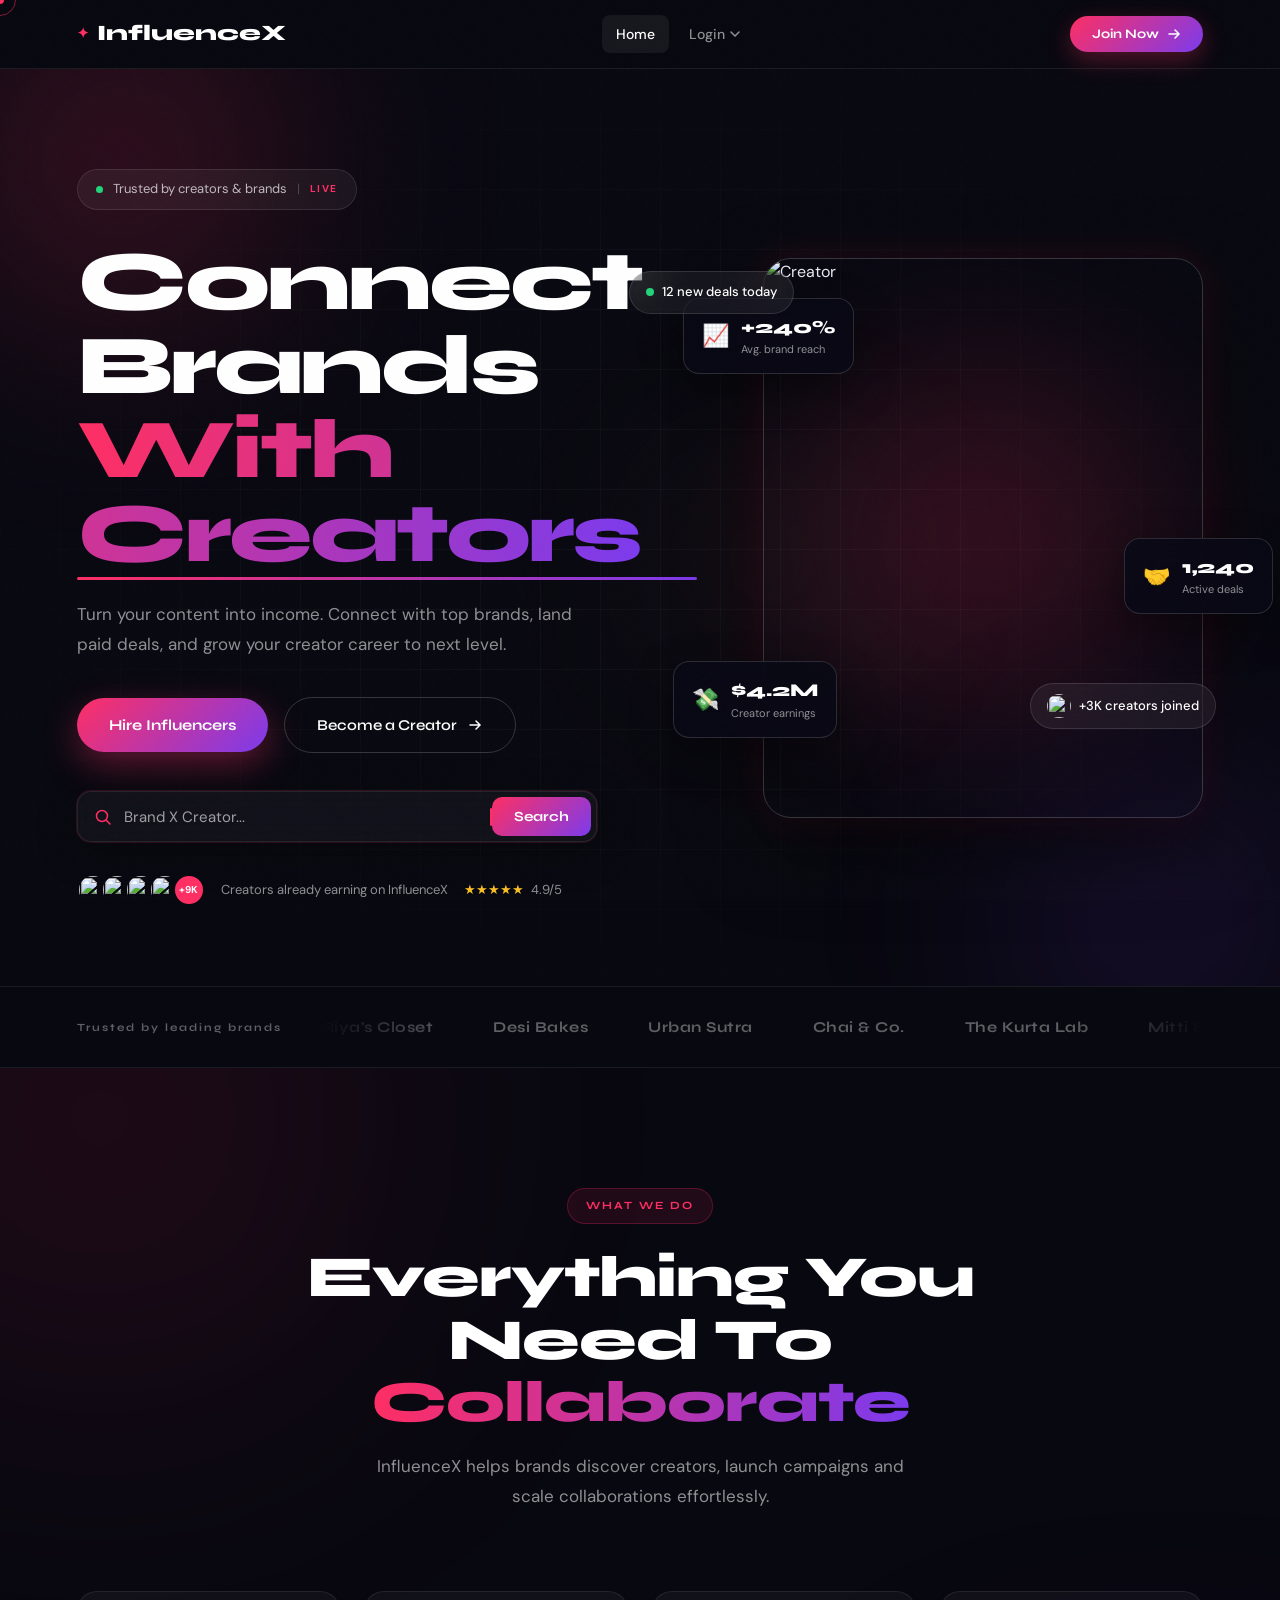
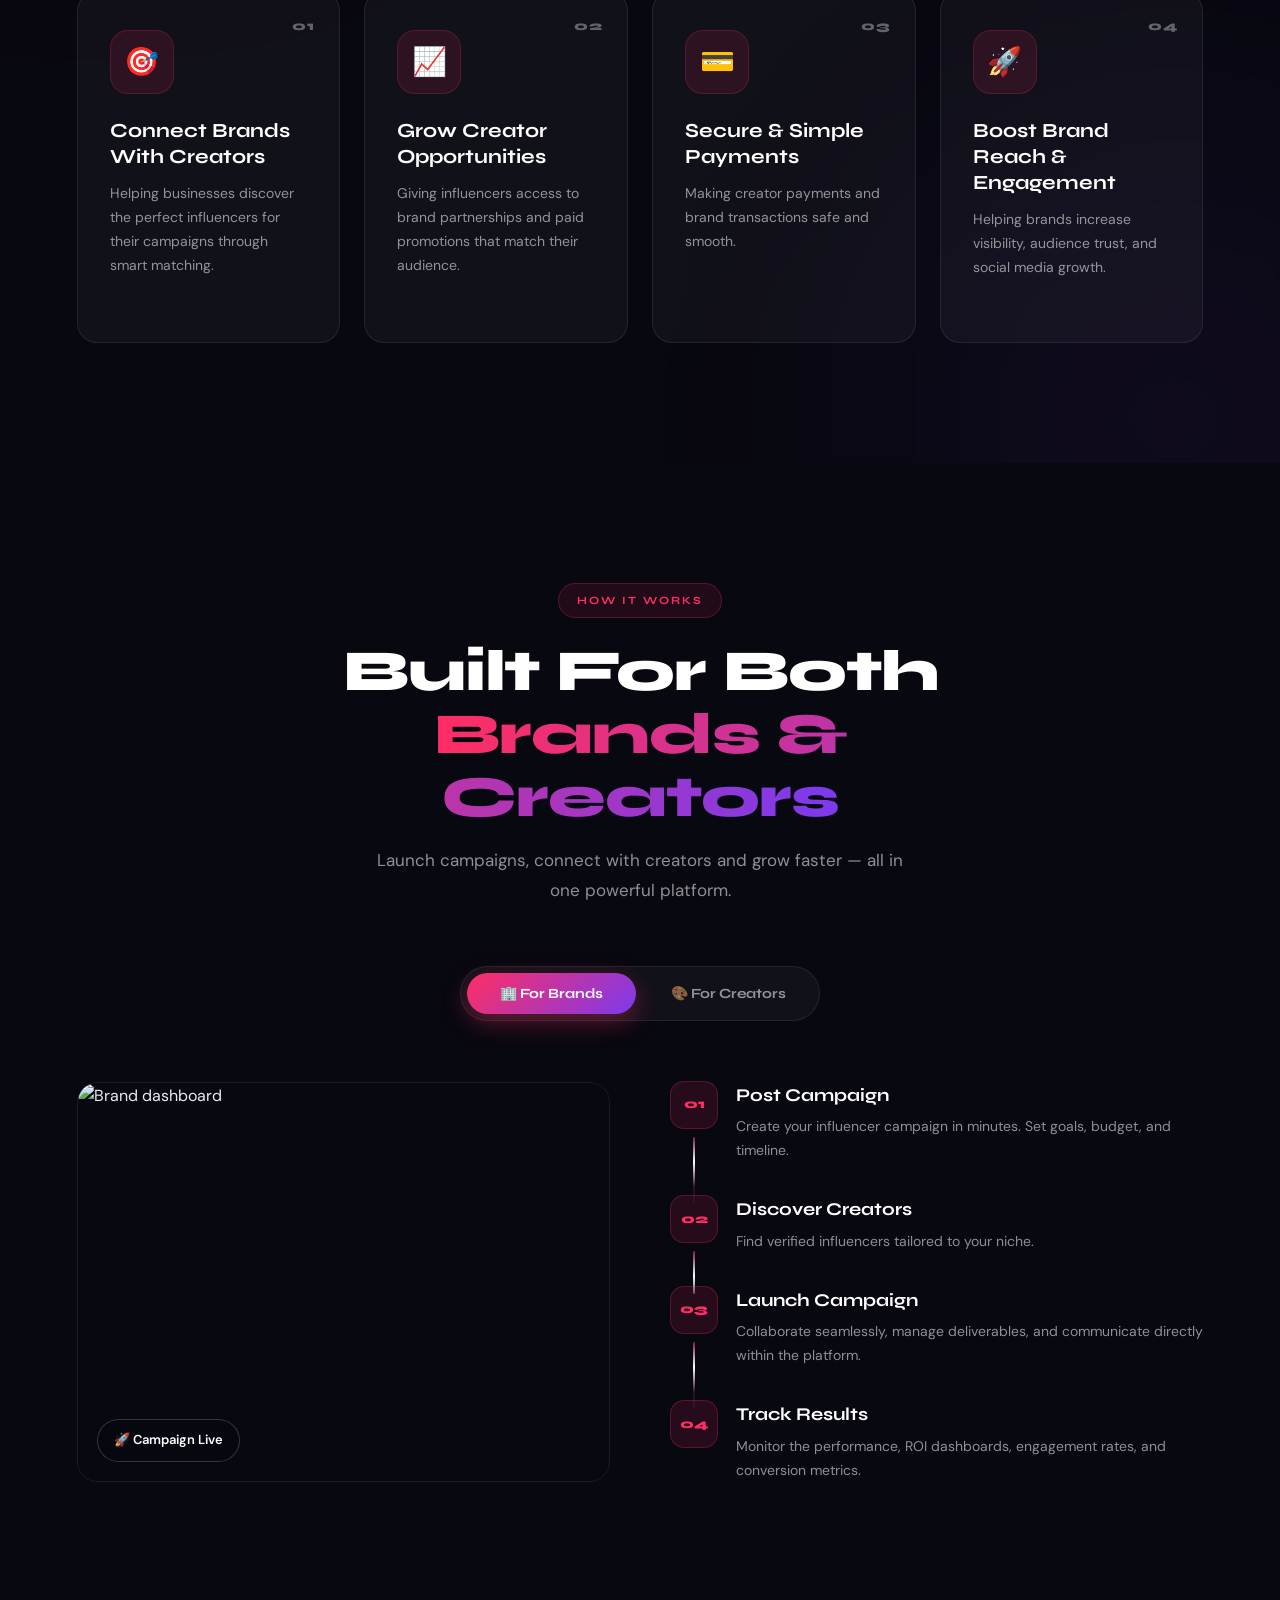
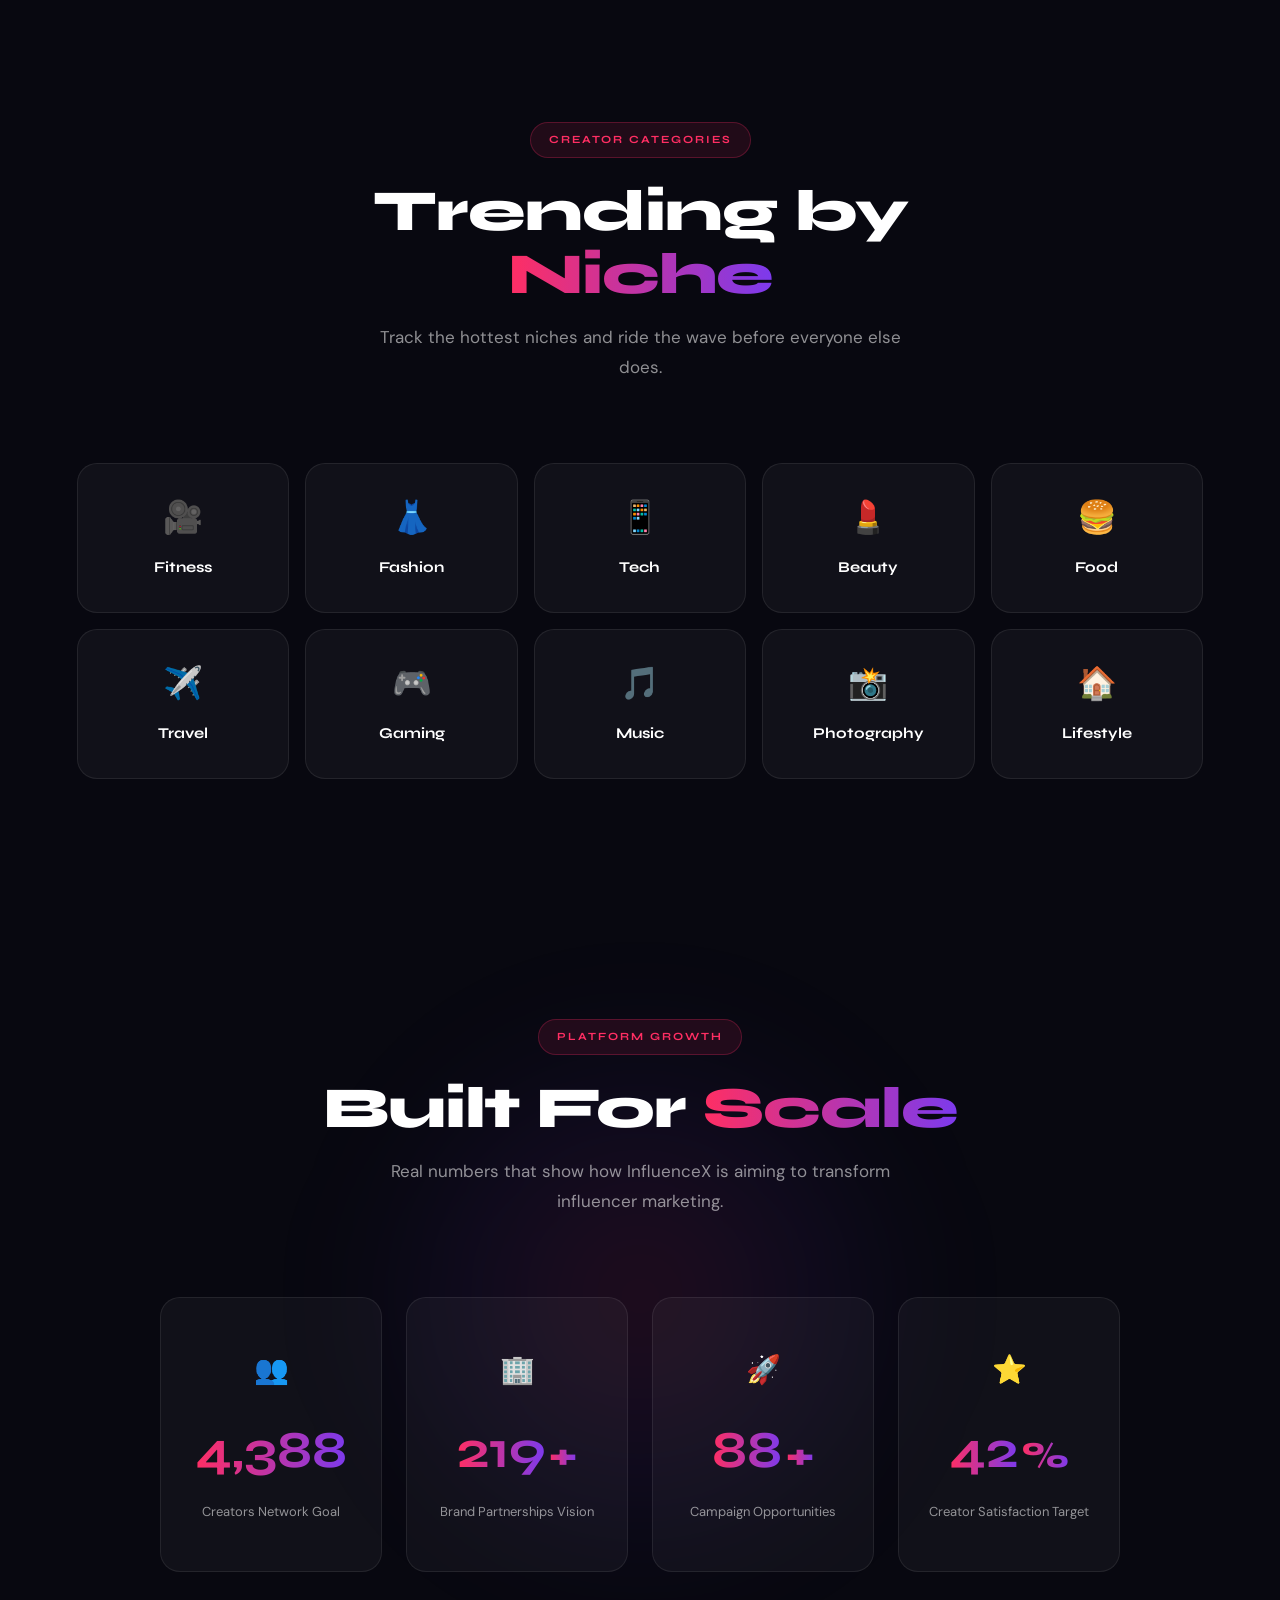
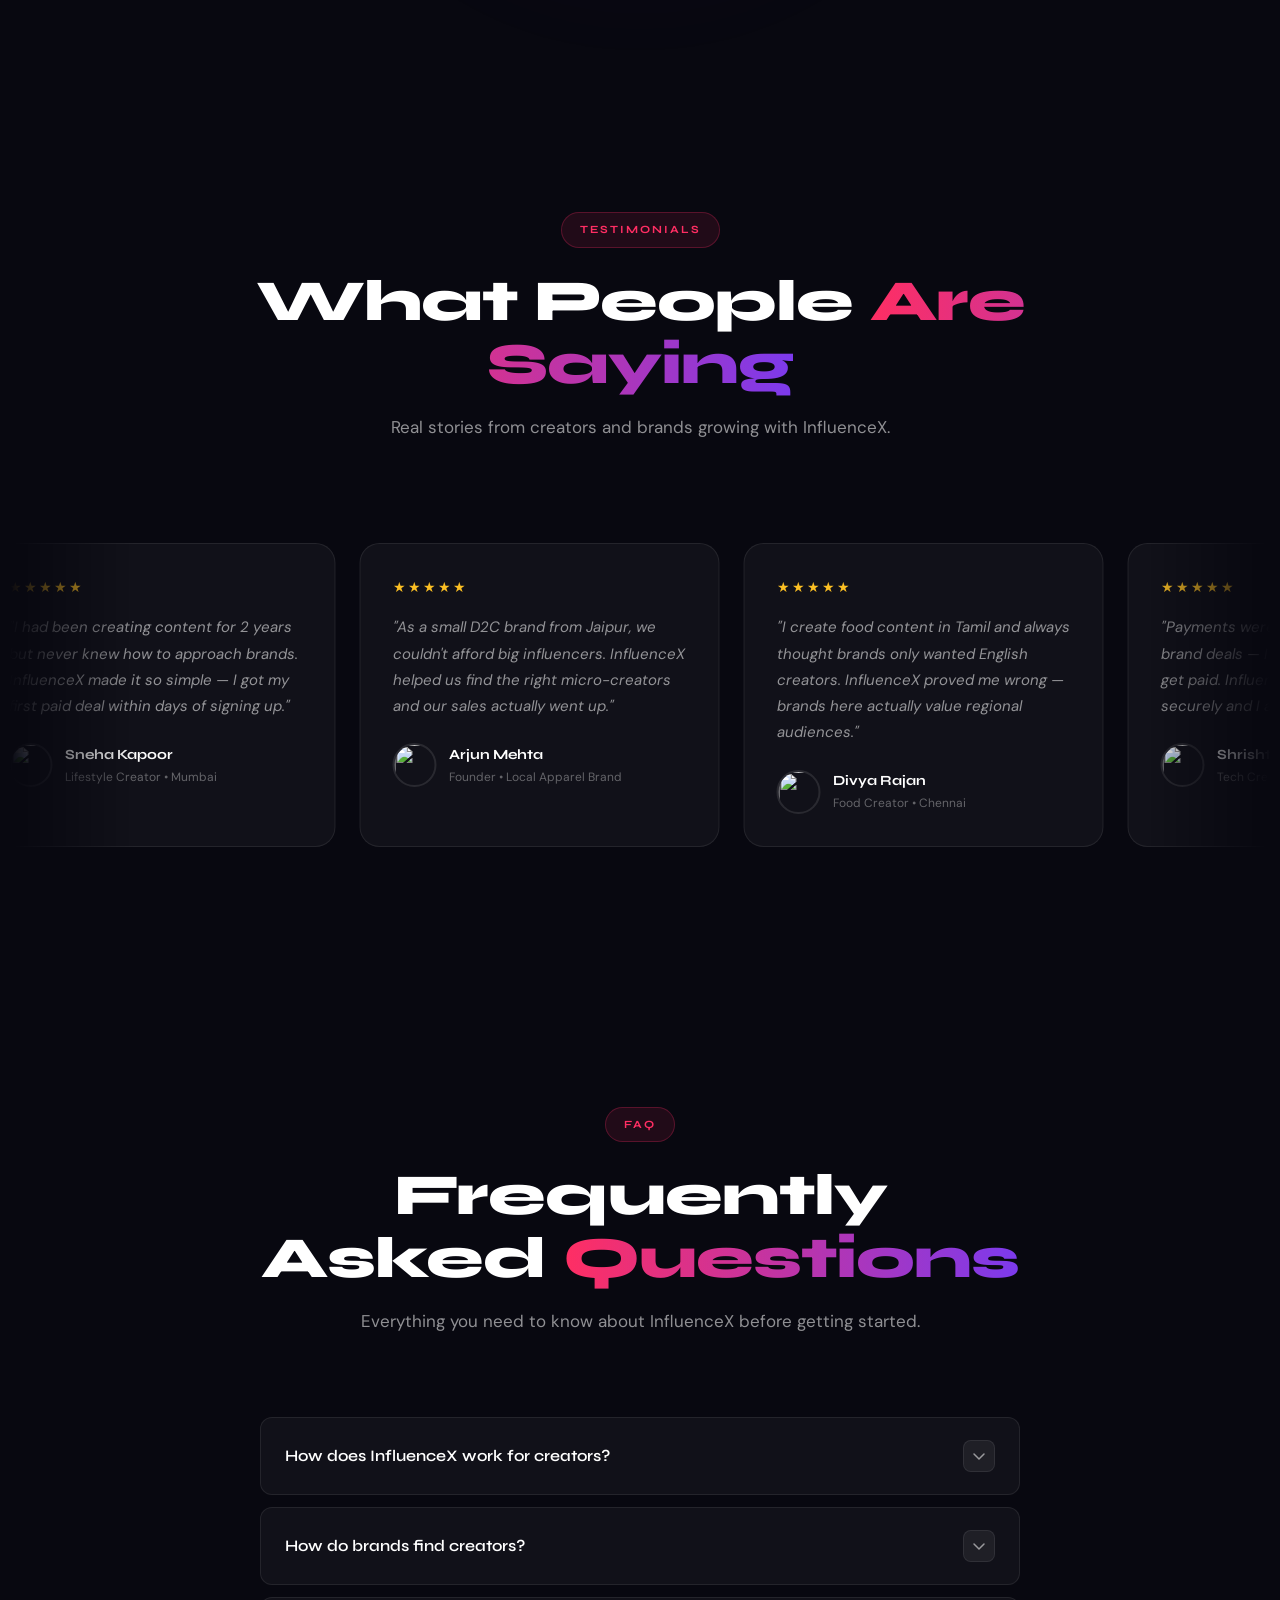
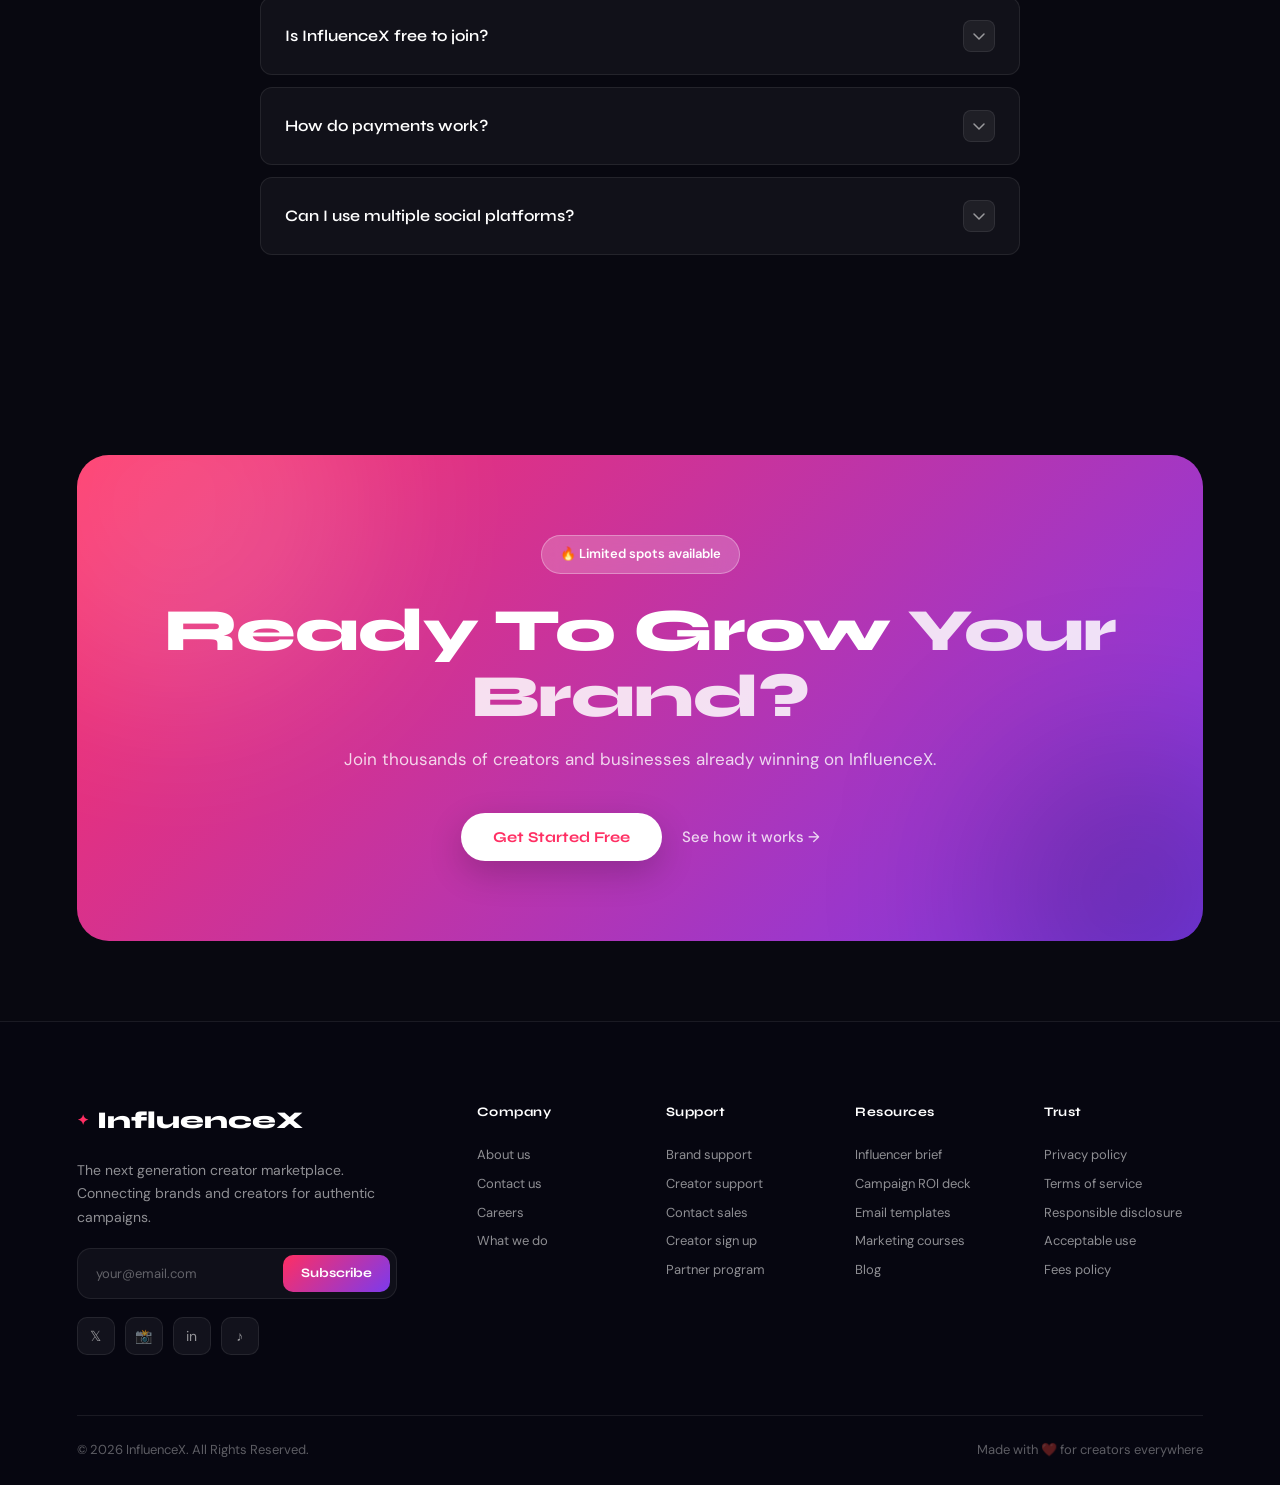
==== commit bfaddb4d: "Update index.html" ====
--- a/index.html
+++ b/index.html
@@ -198,9 +198,9 @@
     <div class="trust-label">Trusted by leading brands</div>
     <div class="trust-track-wrap">
       <div class="trust-track">
-        <span>Nike</span><span>Sephora</span><span>Adobe</span><span>Spotify</span><span>Samsung</span><span>Glossier</span><span>Notion</span><span>Gymshark</span><span>Revolve</span><span>HubSpot</span>
+        <span>Riya's Closet</span><span>Desi Bakes</span><span>Urban Sutra</span><span>Chai & Co.</span><span>The Kurta Lab</span><span>Mitti Skincare</span><span>Gully Fits</span><span>Desi Brew</span><span>Rang De Store</span><span>The Pickle Co.</span>
         <!-- Duplicate -->
-        <span>Nike</span><span>Sephora</span><span>Adobe</span><span>Spotify</span><span>Samsung</span><span>Glossier</span><span>Notion</span><span>Gymshark</span><span>Revolve</span><span>HubSpot</span>
+        <span>Riya's Closet</span><span>Desi Bakes</span><span>Urban Sutra</span><span>Chai & Co.</span><span>The Kurta Lab</span><span>Mitti Skincare</span><span>Gully Fits</span><span>Desi Brew</span><span>Rang De Store</span><span>The Pickle Co.</span>
       </div>
     </div>
   </section>
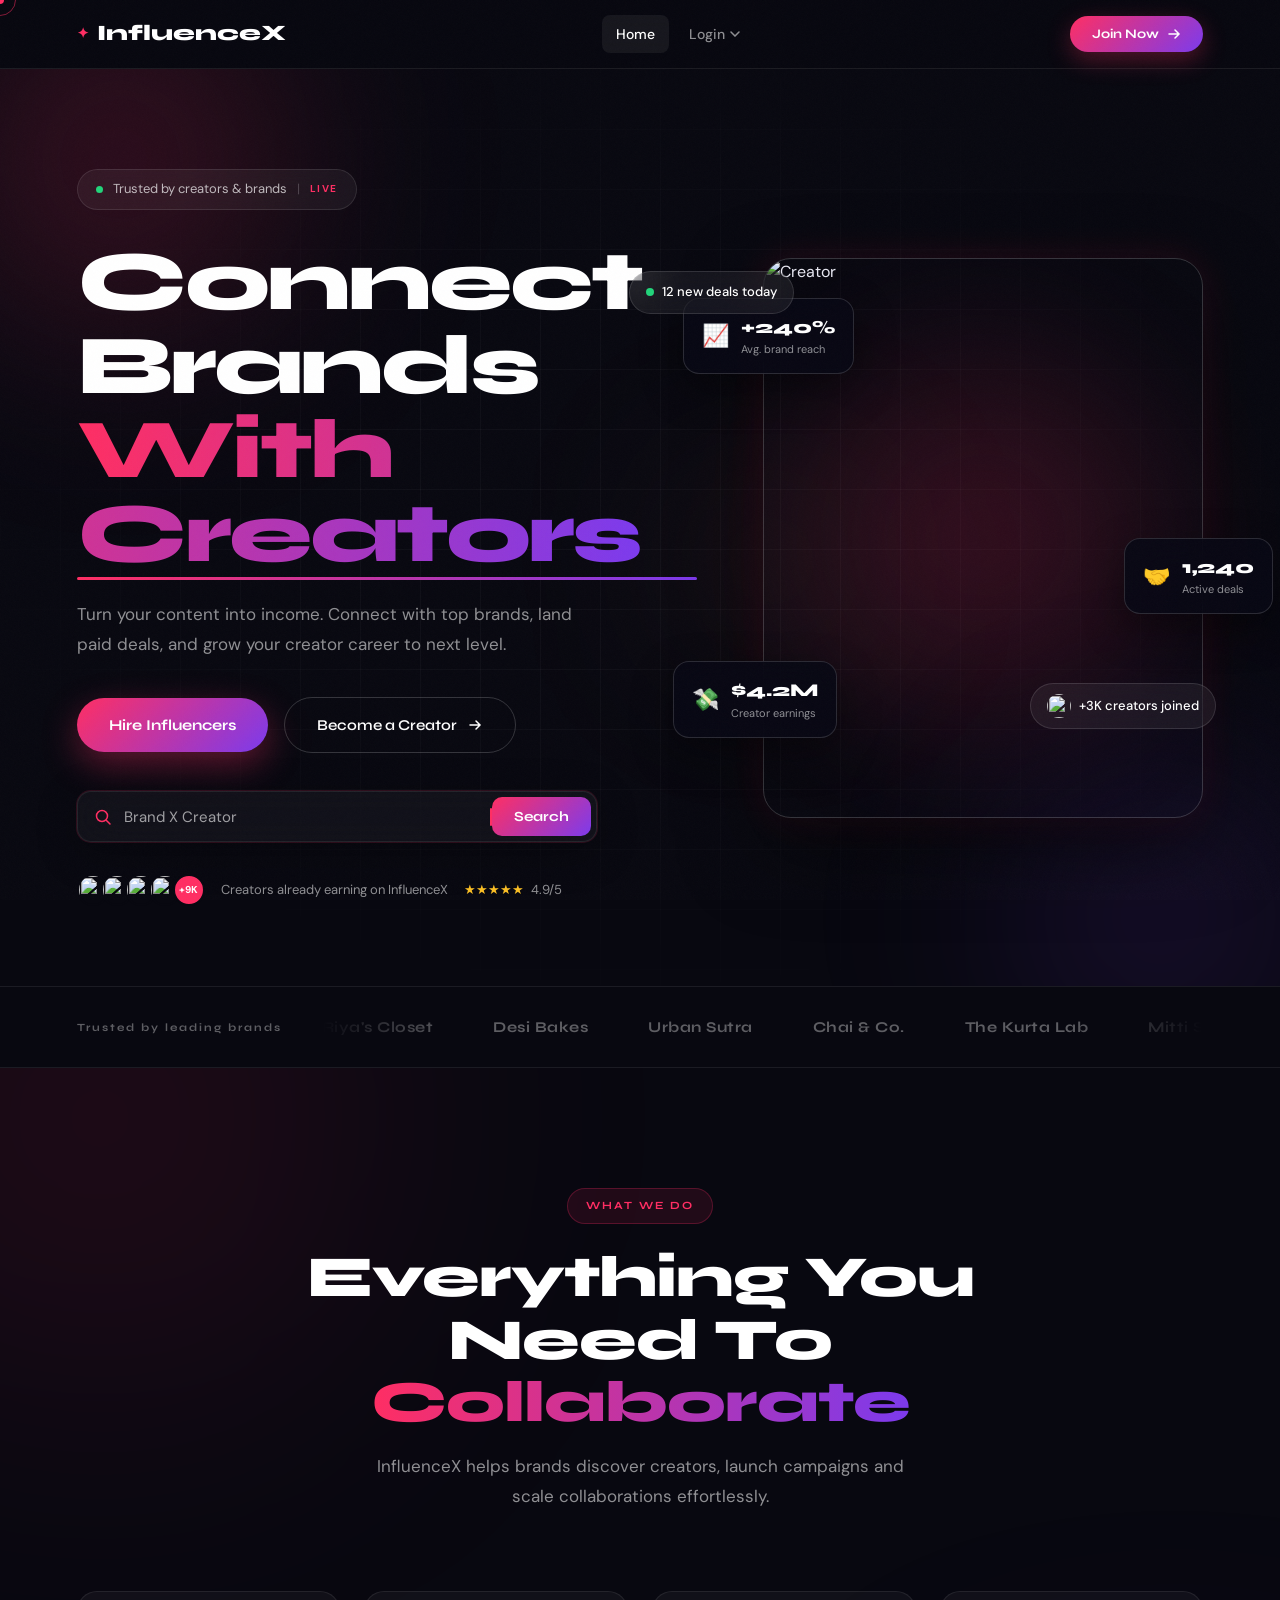
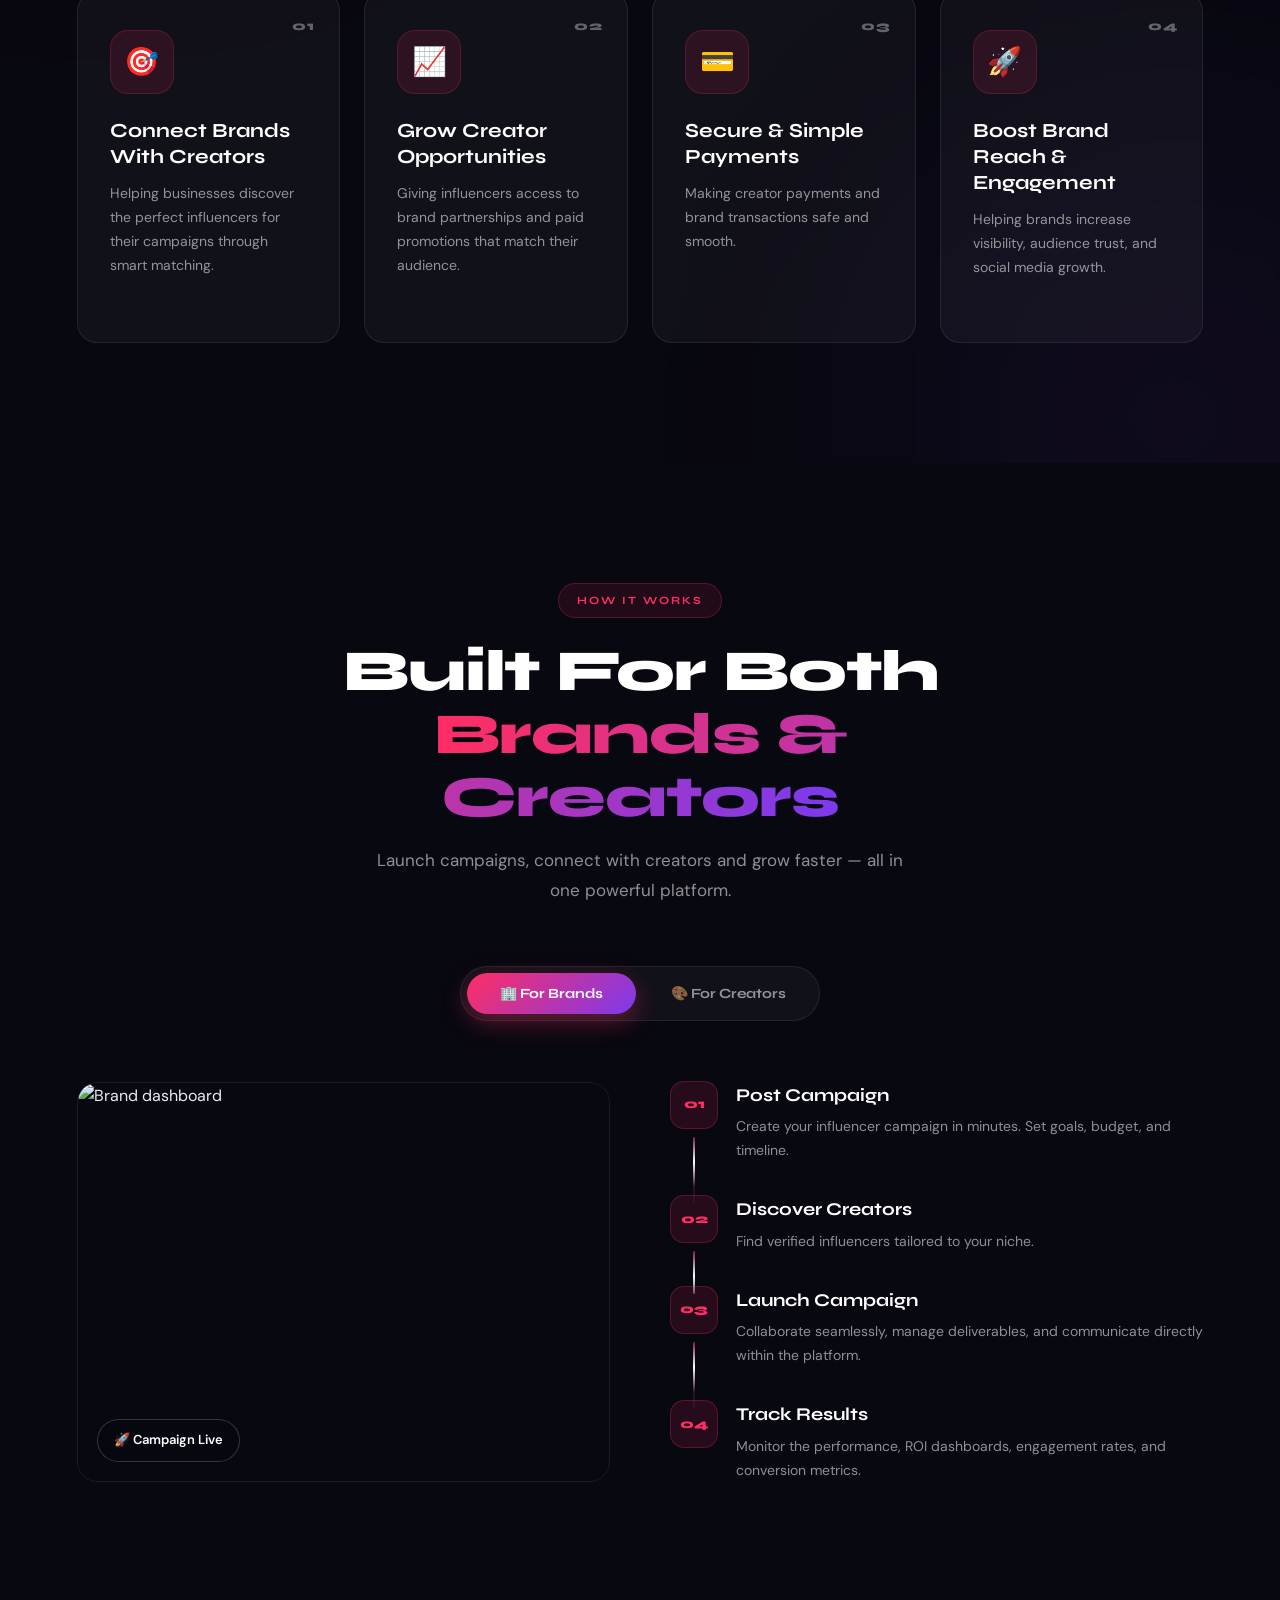
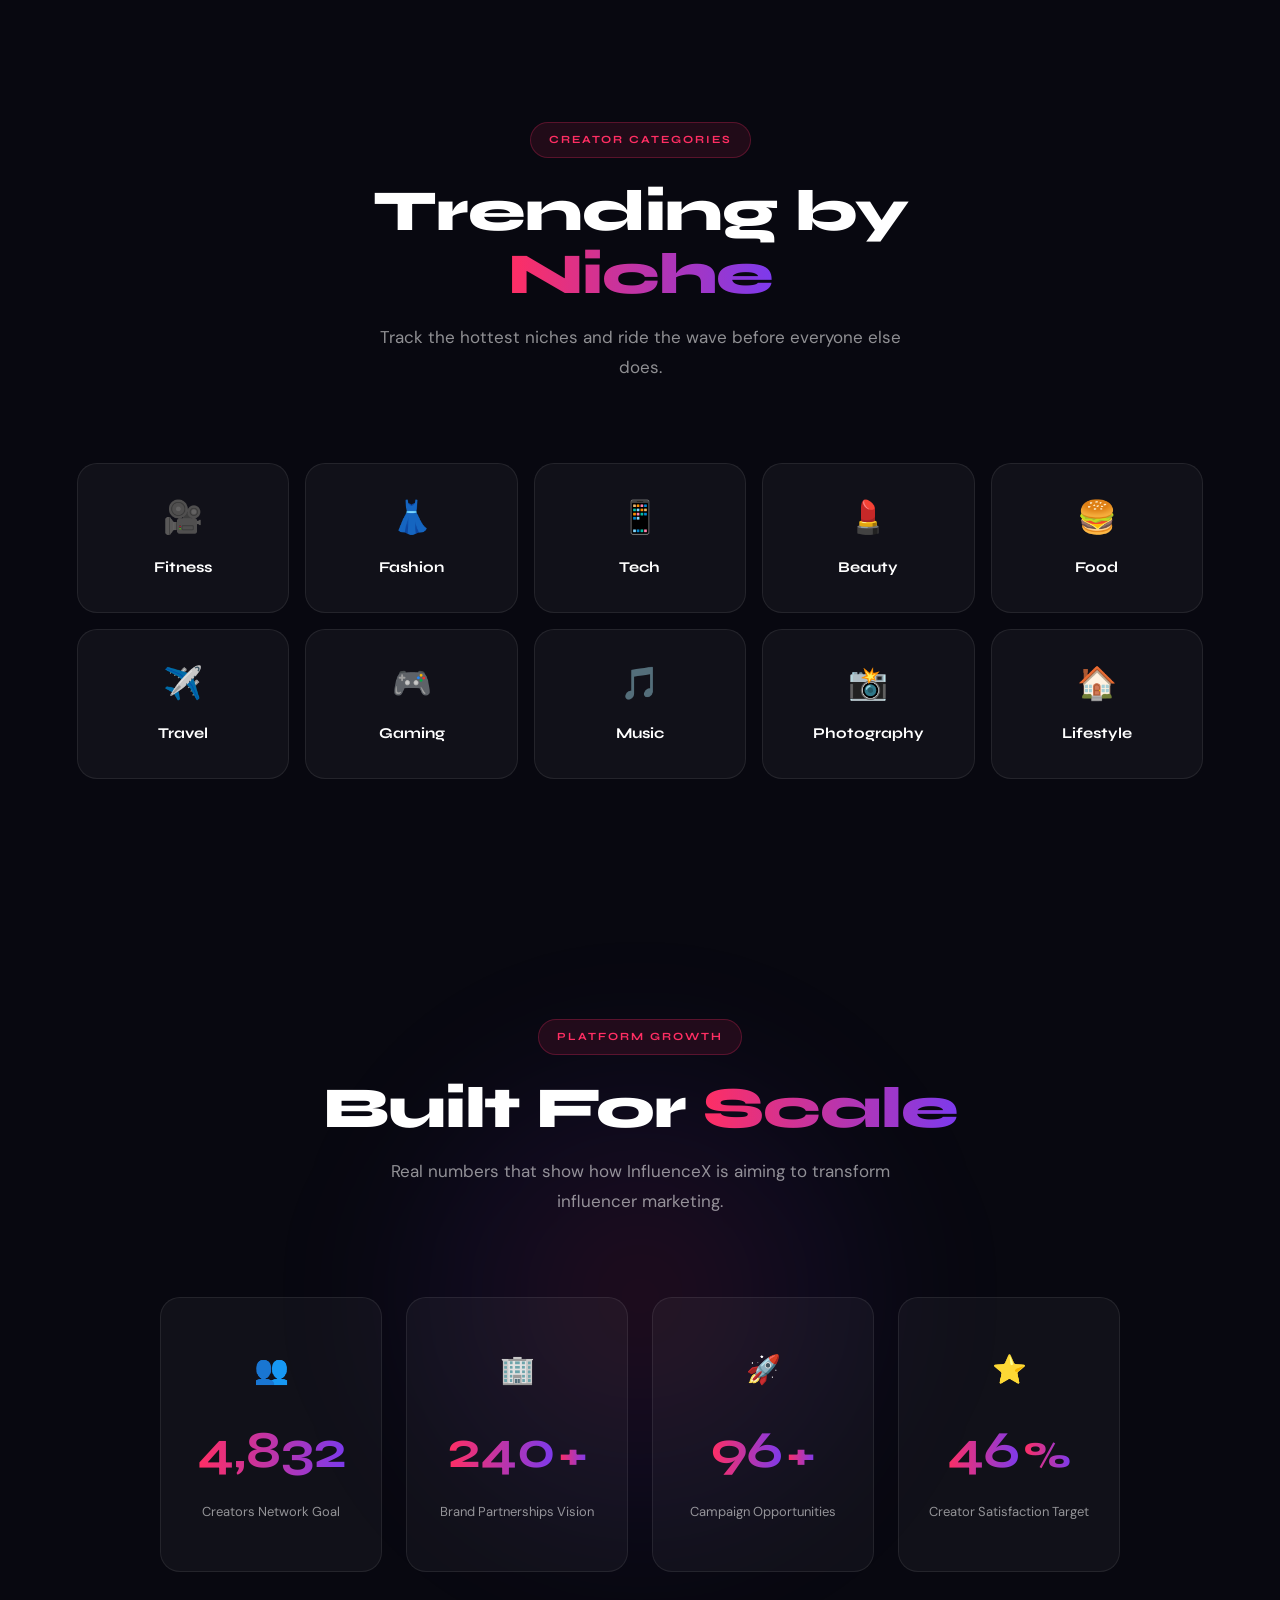
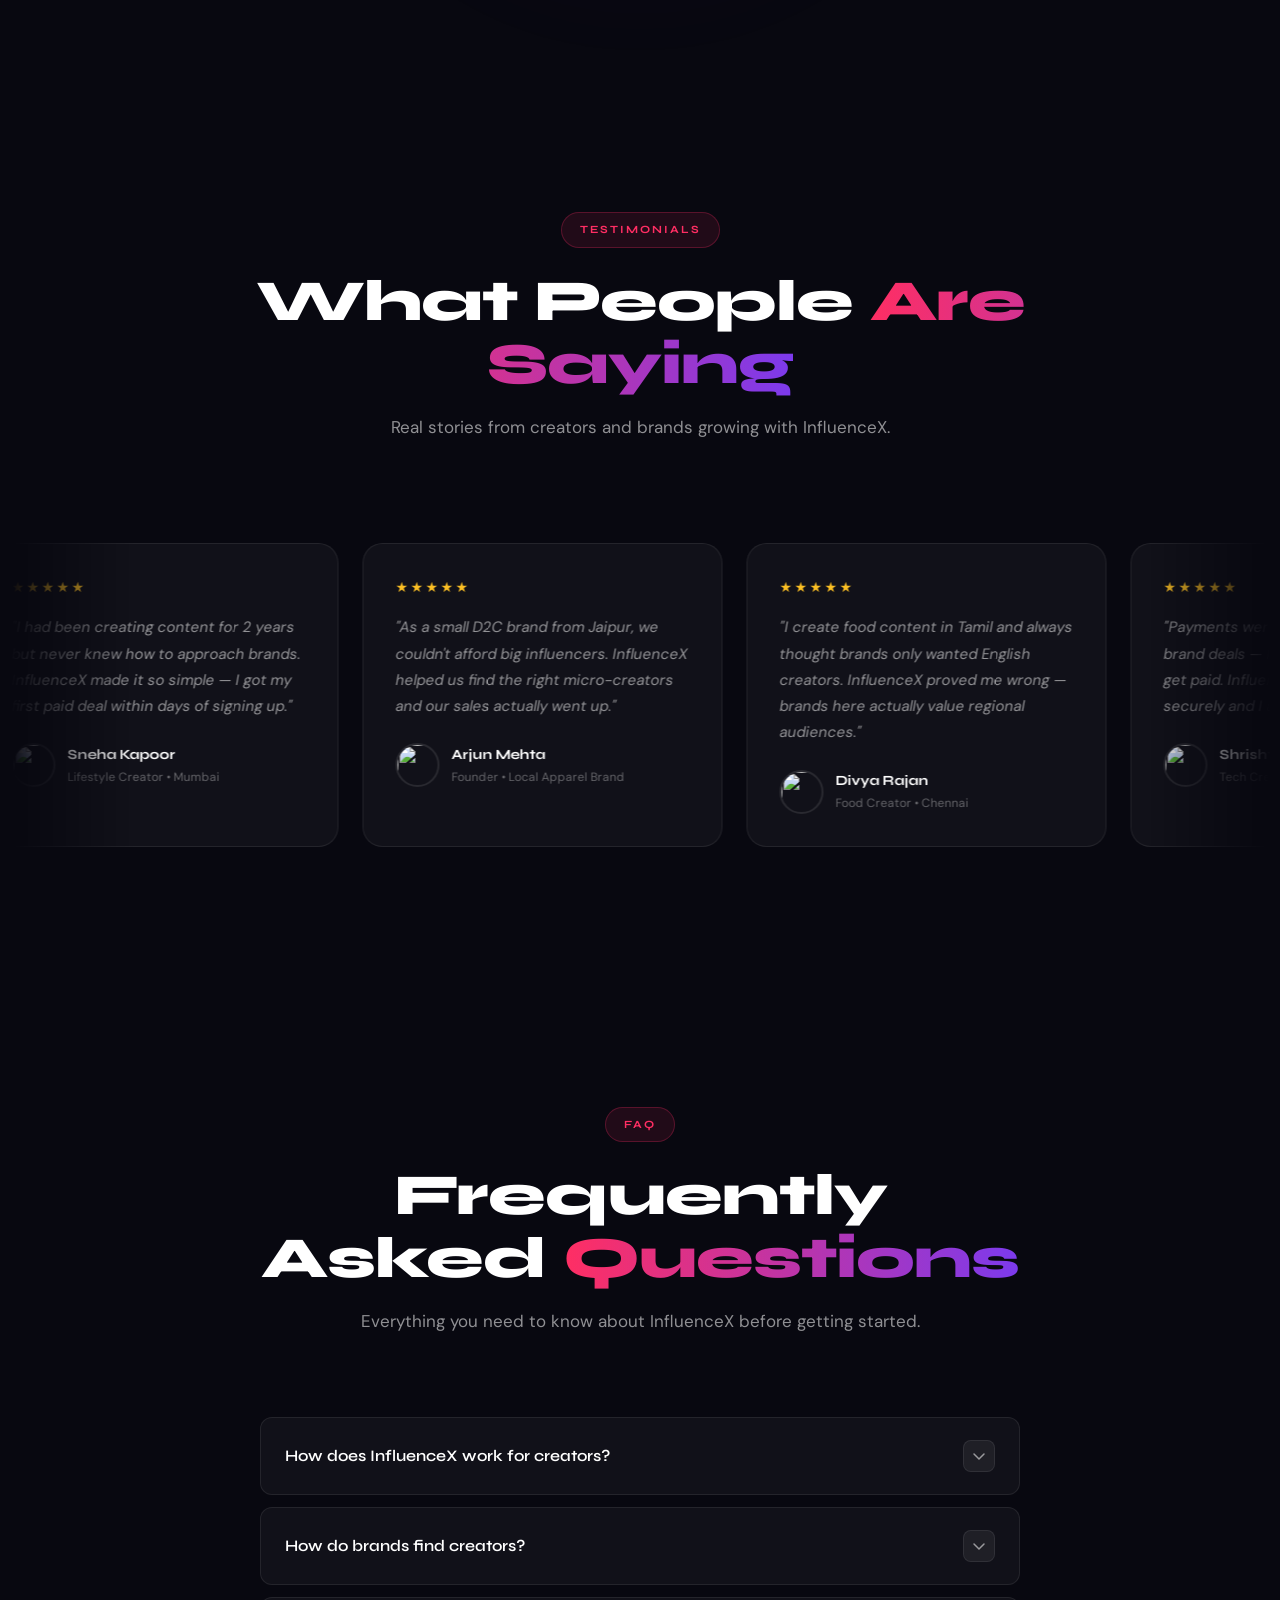
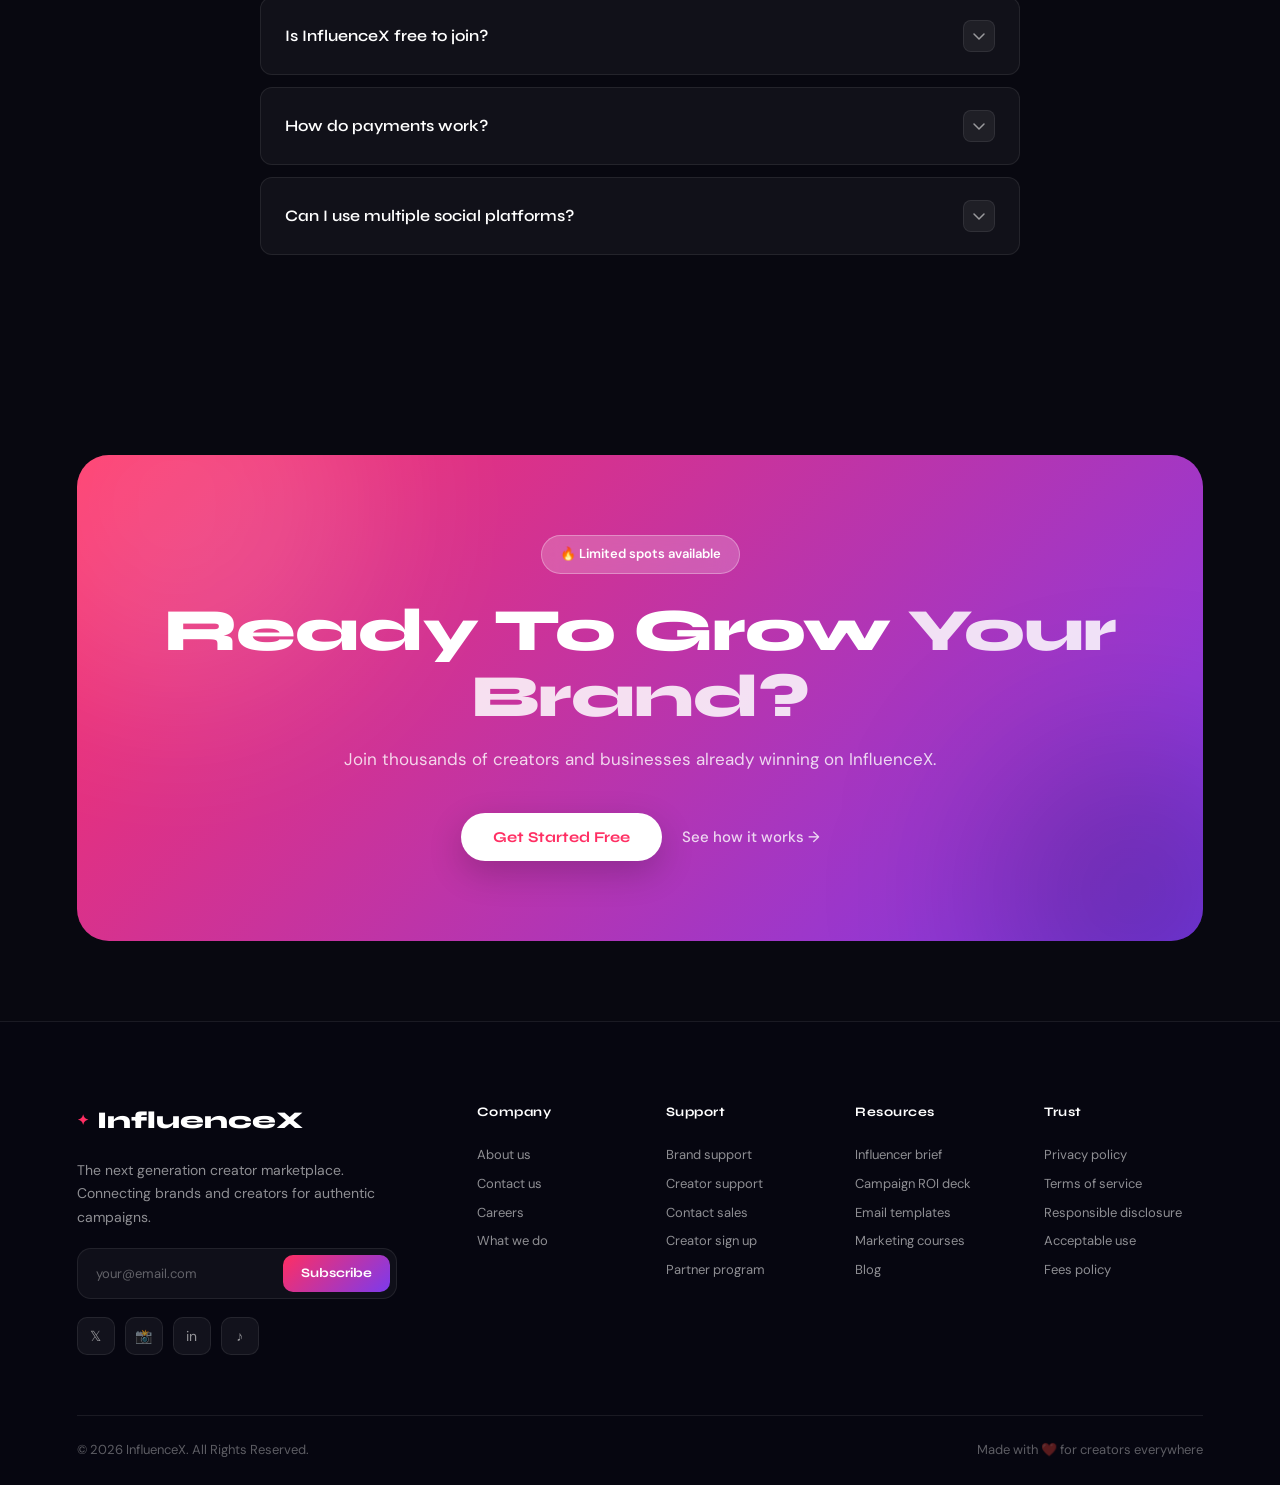
==== commit b3b2803a: "Update index.html" ====
--- a/index.html
+++ b/index.html
@@ -8,6 +8,12 @@
   <link rel="preconnect" href="https://fonts.gstatic.com" crossorigin>
   <link href="https://fonts.googleapis.com/css2?family=Syne:wght@400;500;600;700;800&family=DM+Sans:ital,opsz,wght@0,9..40,300;0,9..40,400;0,9..40,500;1,9..40,300&display=swap" rel="stylesheet">
   <link rel="stylesheet" href="style.css">
+  <link rel="icon" type="image/png" href="/favicon-96x96.png" sizes="96x96" />
+  <link rel="icon" type="image/svg+xml" href="/favicon.svg" />
+  <link rel="shortcut icon" href="/favicon.ico" />
+  <link rel="apple-touch-icon" sizes="180x180" href="/apple-touch-icon.png" />
+  <link rel="manifest" href="/site.webmanifest" />
+  <link rel="stylesheet" href="enhancements.css">
 </head>
 <body>
 
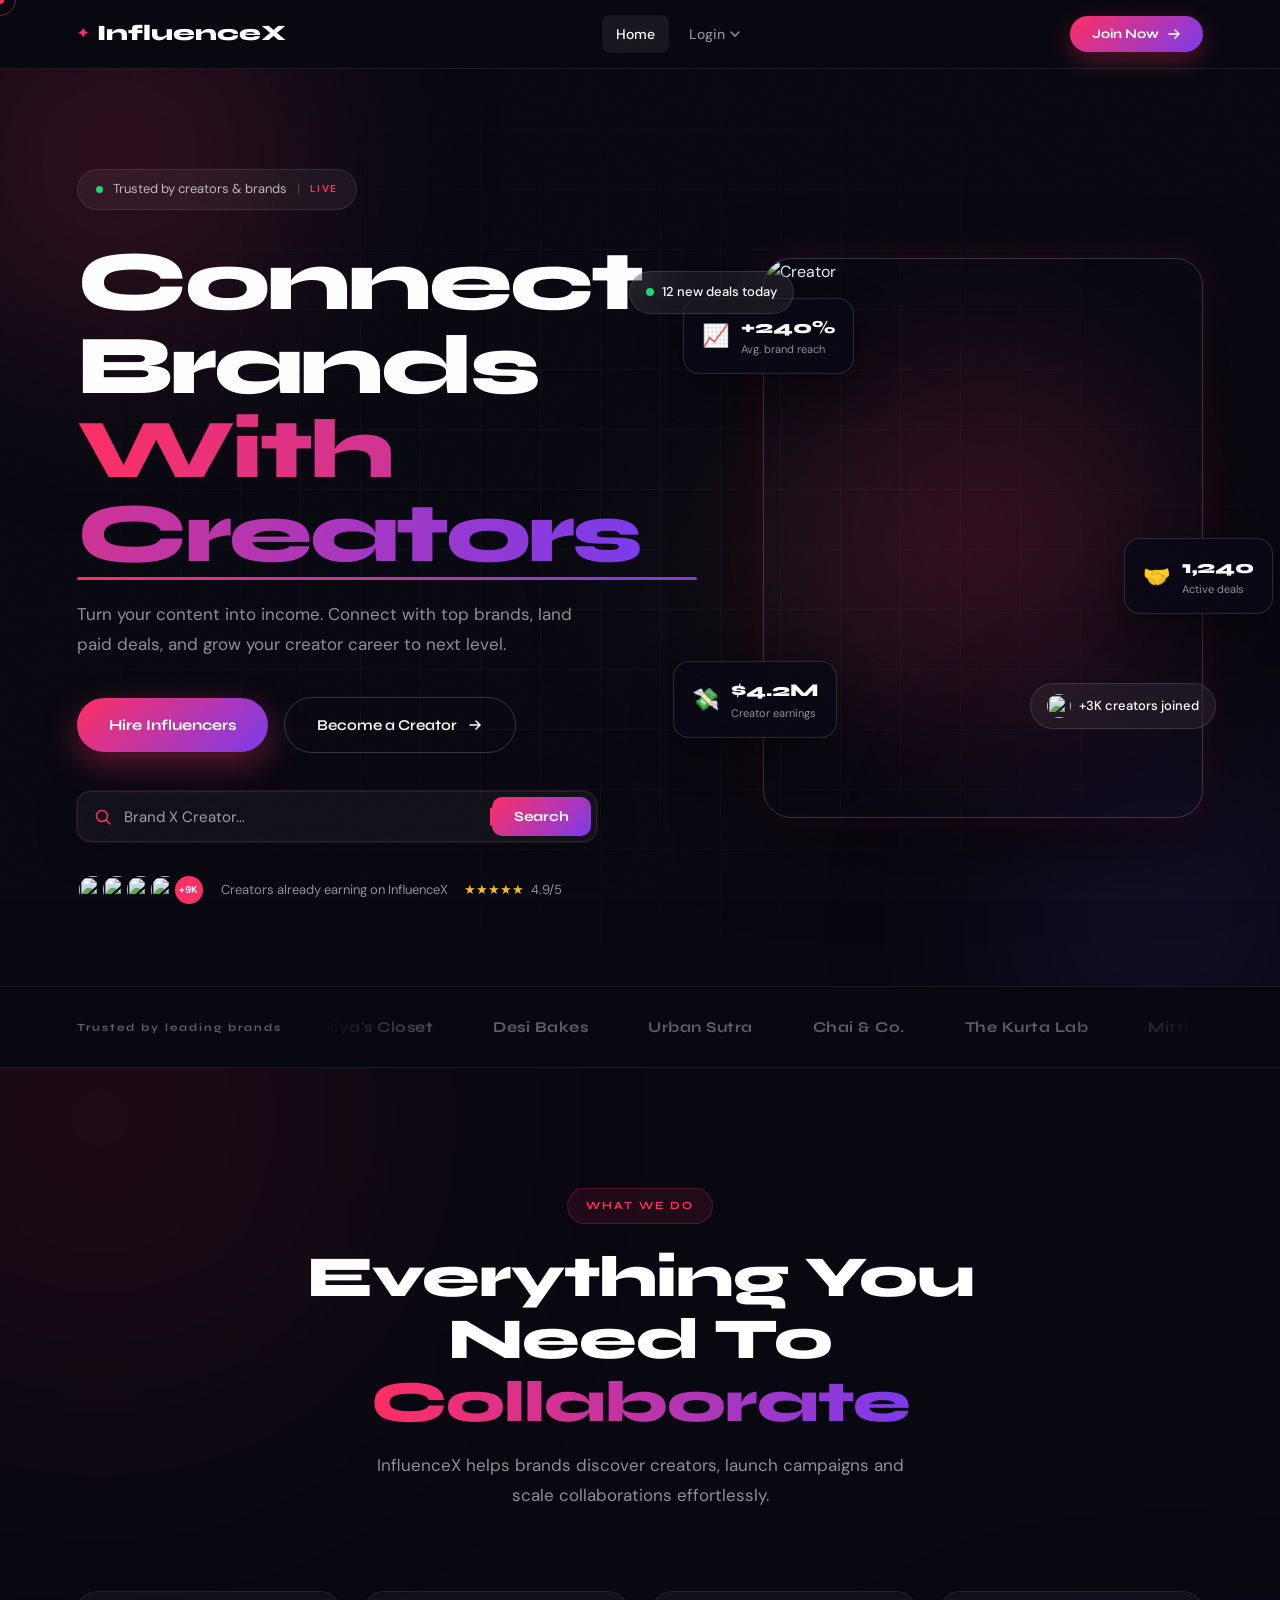
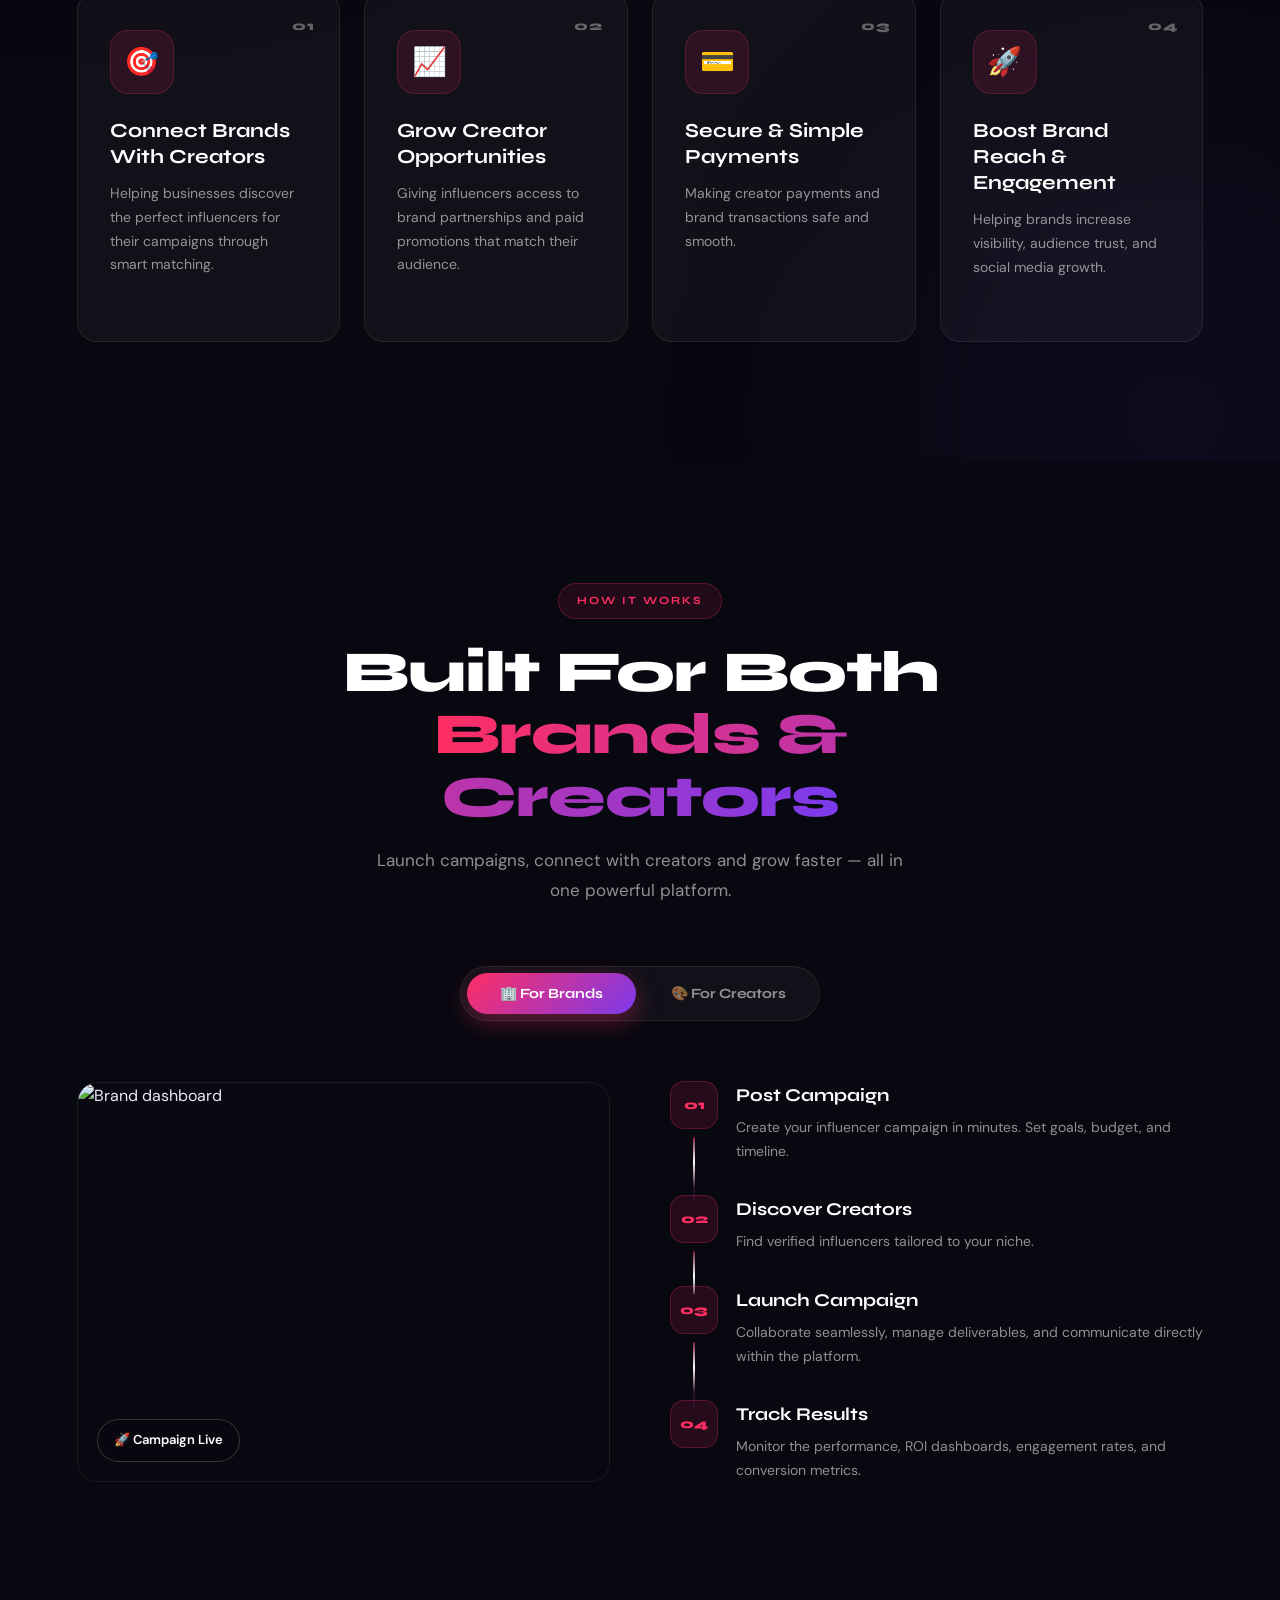
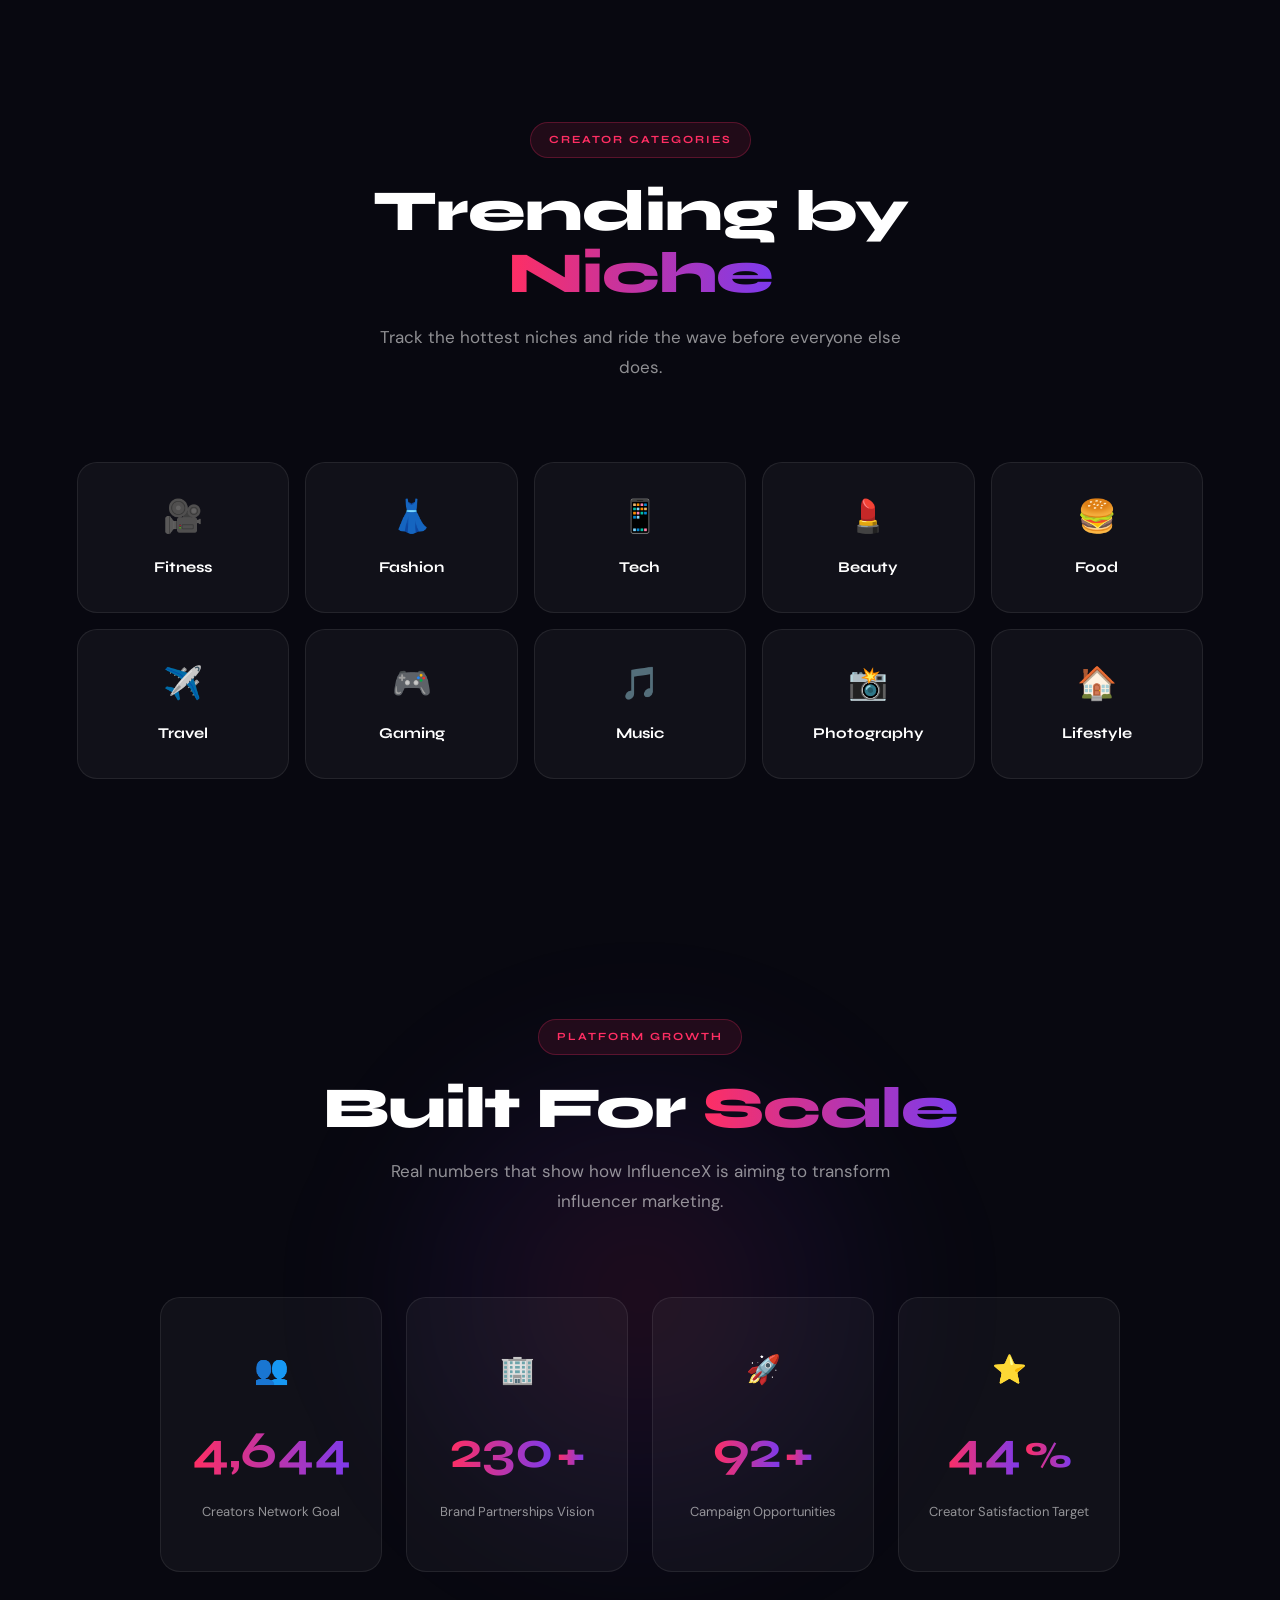
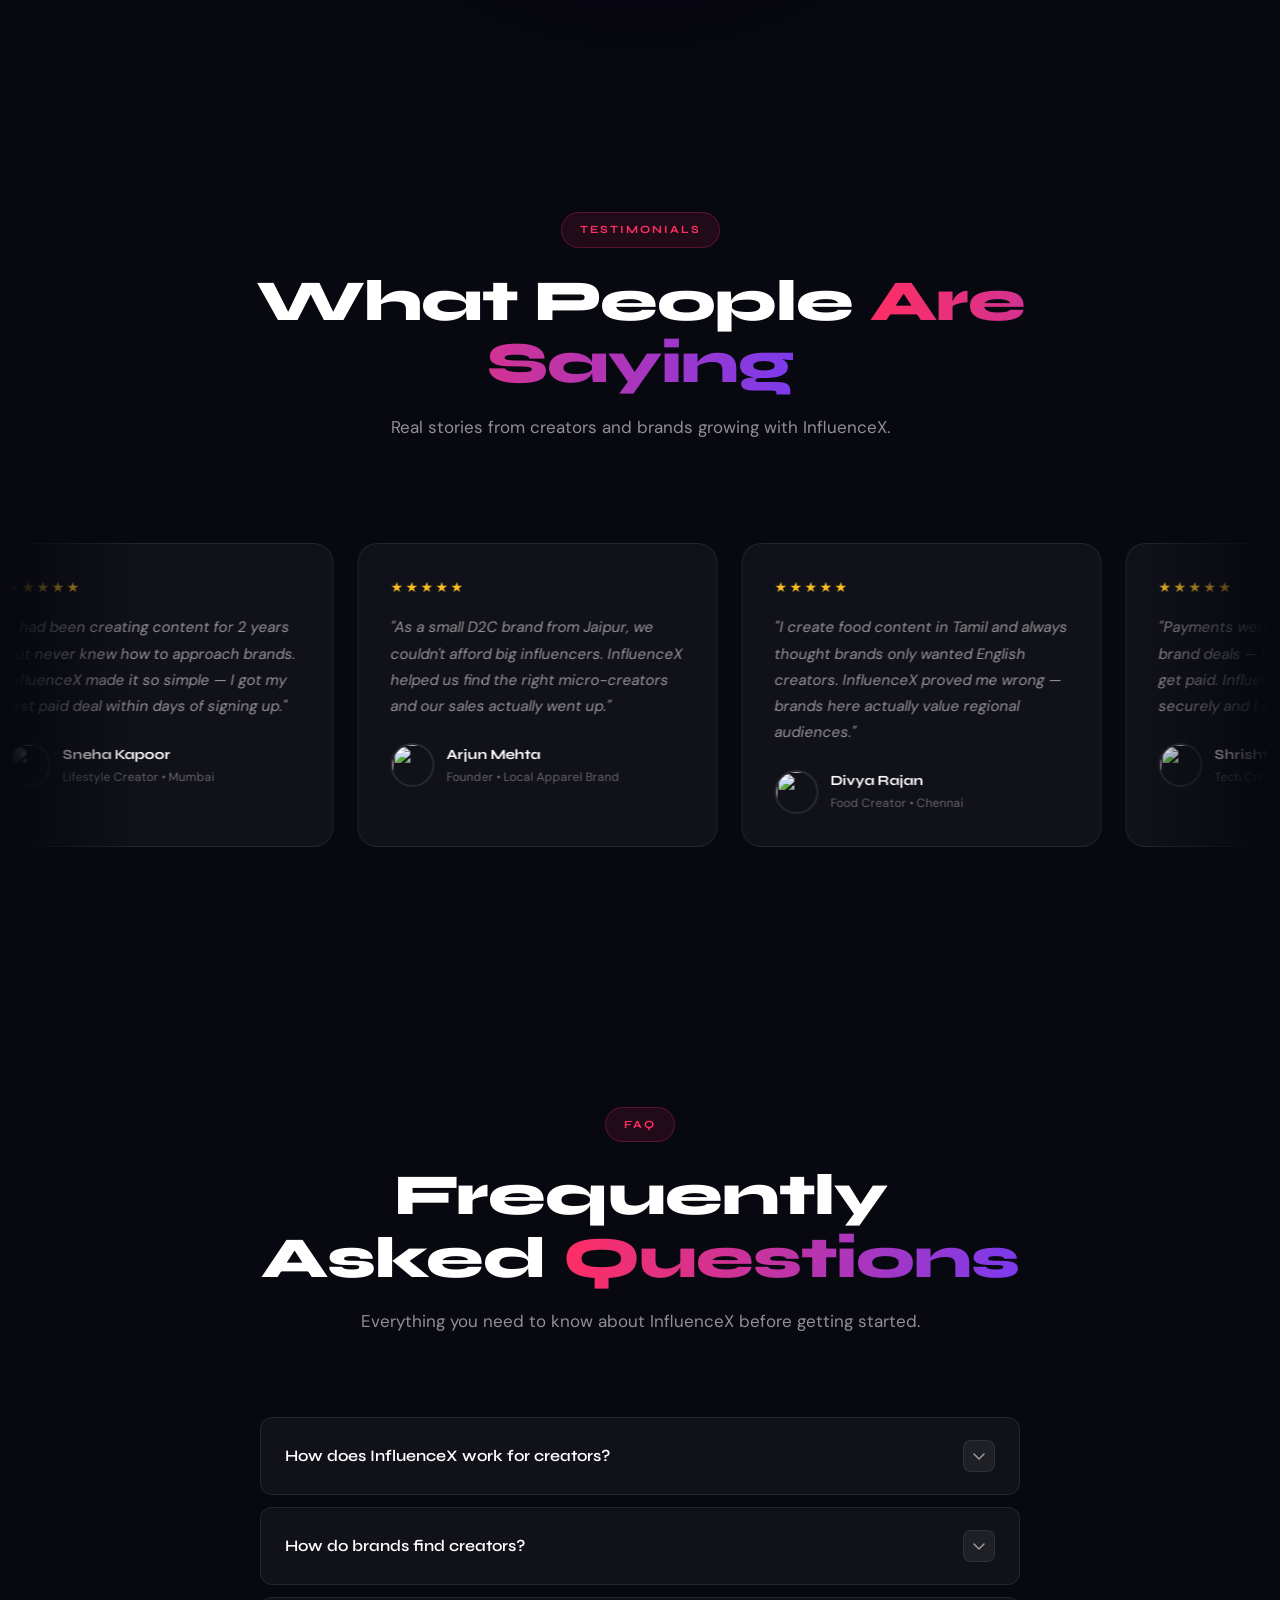
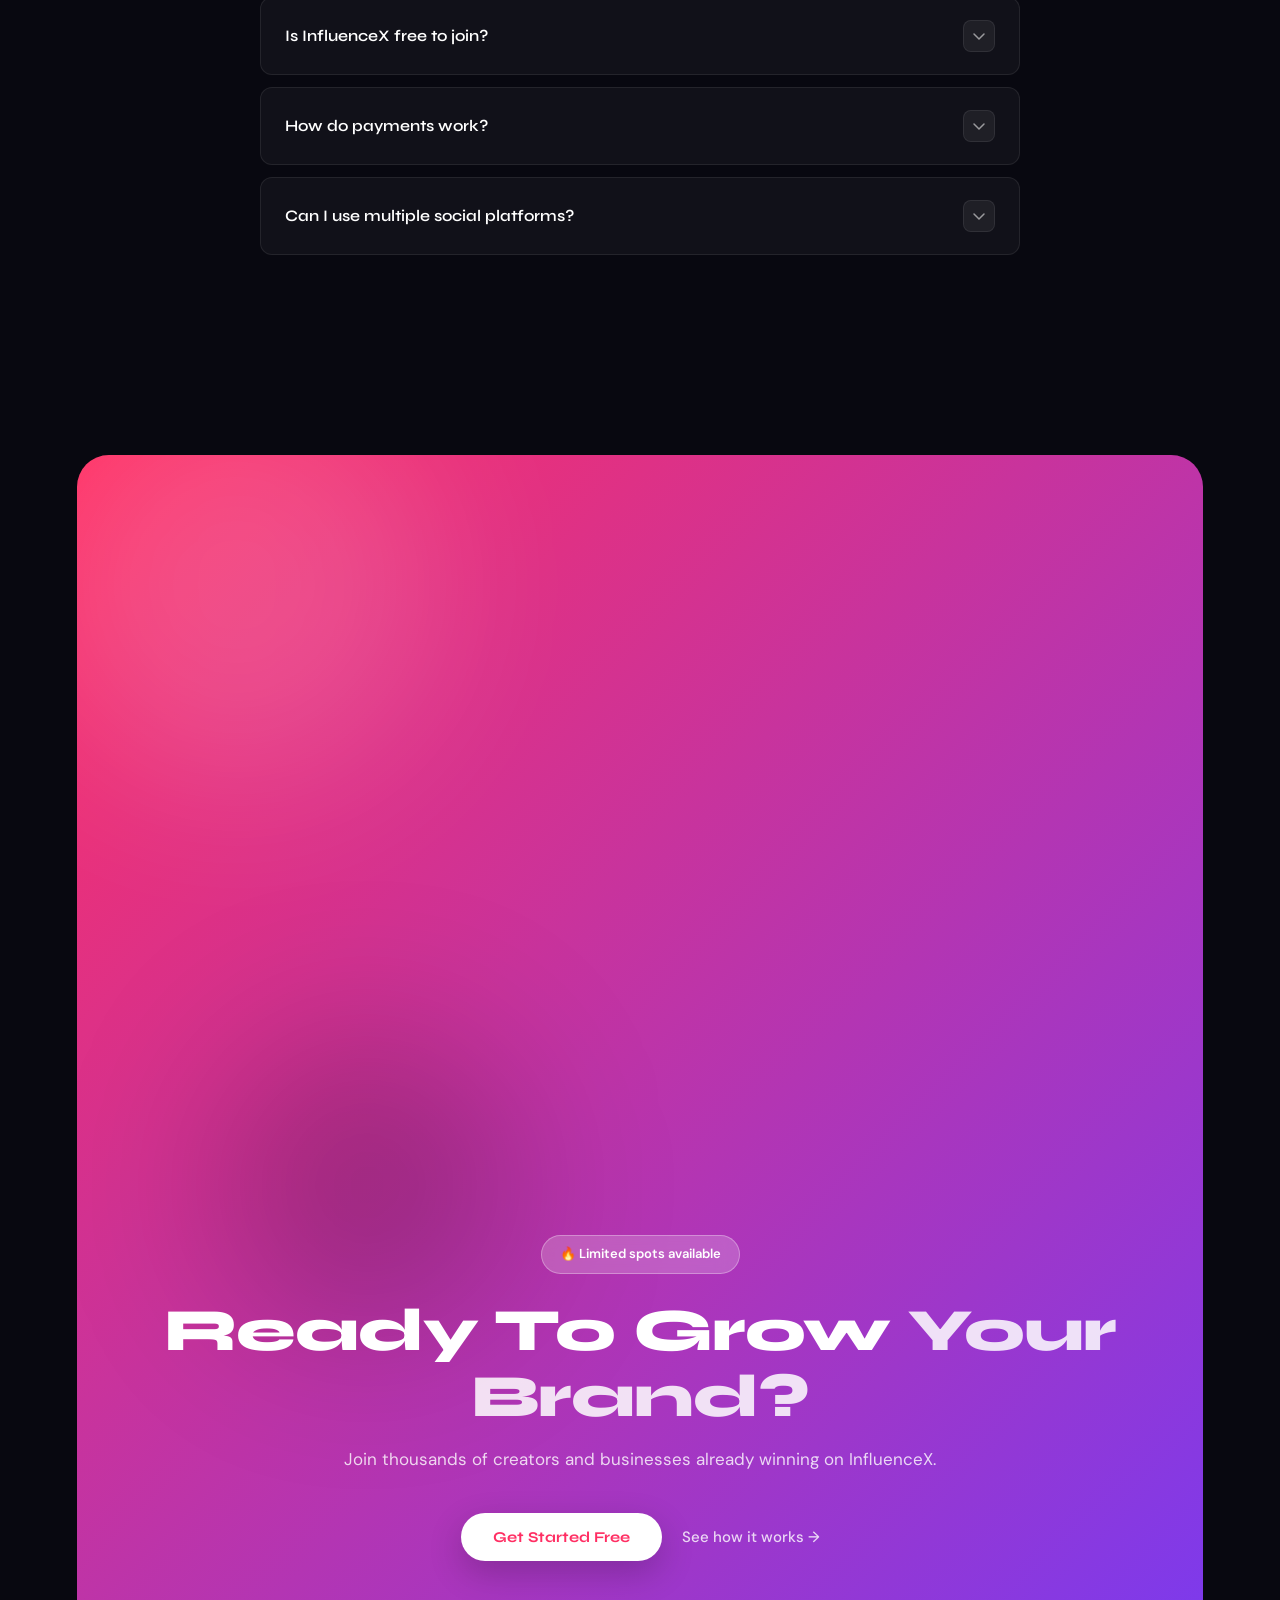
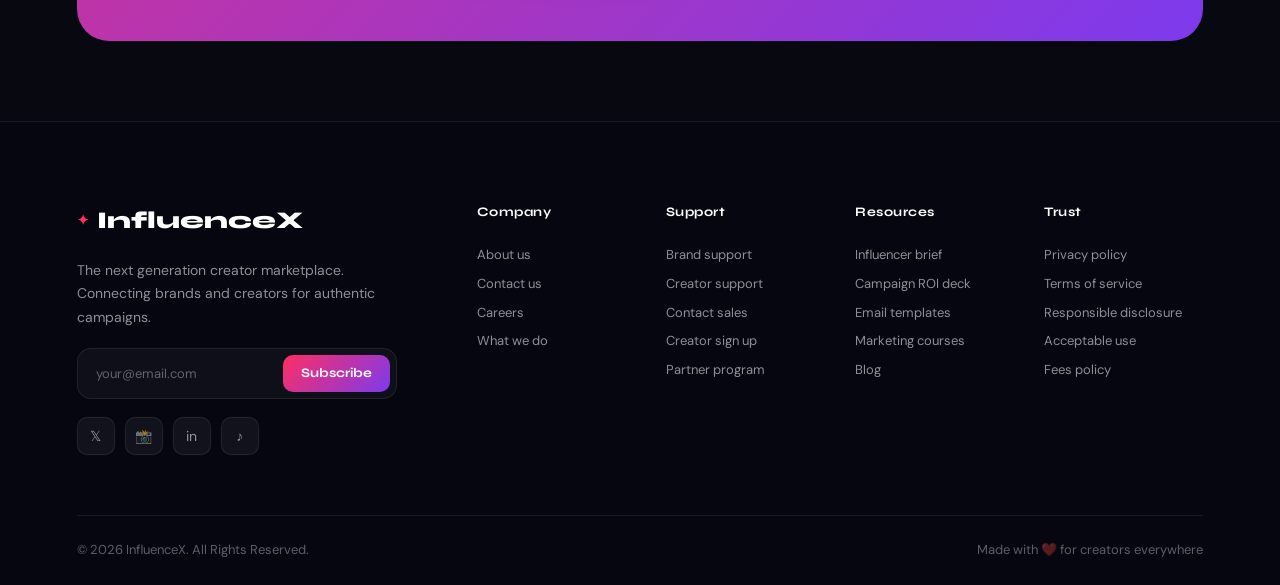
==== commit 8d3deebd: "Update index.html" ====
--- a/index.html
+++ b/index.html
@@ -8,11 +8,11 @@
   <link rel="preconnect" href="https://fonts.gstatic.com" crossorigin>
   <link href="https://fonts.googleapis.com/css2?family=Syne:wght@400;500;600;700;800&family=DM+Sans:ital,opsz,wght@0,9..40,300;0,9..40,400;0,9..40,500;1,9..40,300&display=swap" rel="stylesheet">
   <link rel="stylesheet" href="style.css">
-  <link rel="icon" type="image/png" href="/favicon-96x96.png" sizes="96x96" />
-  <link rel="icon" type="image/svg+xml" href="/favicon.svg" />
-  <link rel="shortcut icon" href="/favicon.ico" />
-  <link rel="apple-touch-icon" sizes="180x180" href="/apple-touch-icon.png" />
-  <link rel="manifest" href="/site.webmanifest" />
+  <link rel="icon" type="image/png" href="./favicon-96x96.png" sizes="96x96" />
+  <link rel="icon" type="image/svg+xml" href="./favicon.svg" />
+  <link rel="shortcut icon" href="./favicon.ico" />
+  <link rel="apple-touch-icon" sizes="180x180" href="./apple-touch-icon.png" />
+  <link rel="manifest" href="./site.webmanifest" />
   <link rel="stylesheet" href="enhancements.css">
 </head>
 <body>
--- a/enhancements.css
+++ b/enhancements.css
@@ -0,0 +1,433 @@
+/* =============================================
+   INFLUENCEX — VISUAL ENHANCEMENTS
+   Additive layer on top of style.css
+   Glassmorphism, gradients, glows, animations
+============================================= */
+
+/* ─── @PROPERTY for animated conic-gradient border ─── */
+@property --angle {
+  syntax: "<angle>";
+  initial-value: 0deg;
+  inherits: false;
+}
+
+/* ─── EXTENDED GRADIENT & GLOW CUSTOM PROPERTIES ─── */
+:root {
+  /* Extended gradient palette */
+  --grad-premium: linear-gradient(135deg, #ff2e63 0%, #b834a4 50%, #7c3aed 100%);
+  --grad-warm: linear-gradient(135deg, #ff2e63, #ff6b81);
+  --grad-cool: linear-gradient(135deg, #7c3aed, #a78bfa);
+
+  /* Red glow — 3 intensity levels */
+  --glow-red-sm: 0 0 8px rgba(255, 46, 99, 0.25);
+  --glow-red-md: 0 0 22px rgba(255, 46, 99, 0.3);
+  --glow-red-lg: 0 0 48px rgba(255, 46, 99, 0.35);
+
+  /* Purple glow — 3 intensity levels */
+  --glow-purple-sm: 0 0 8px rgba(124, 58, 237, 0.25);
+  --glow-purple-md: 0 0 22px rgba(124, 58, 237, 0.3);
+  --glow-purple-lg: 0 0 48px rgba(124, 58, 237, 0.35);
+}
+
+/* ─── GLASSMORPHISM CARD SYSTEM ────────────── */
+.glass-card {
+  position: relative;
+  background: rgba(255, 255, 255, 0.04);
+  backdrop-filter: blur(12px) saturate(180%);
+  -webkit-backdrop-filter: blur(12px) saturate(180%);
+  border: 1px solid rgba(255, 255, 255, 0.08);
+  box-shadow: inset 0 1px 0 rgba(255, 255, 255, 0.06);
+}
+
+/* Animated rotating conic-gradient border on hover */
+.glass-card::before {
+  content: '';
+  position: absolute;
+  inset: -1px;
+  border-radius: inherit;
+  background: conic-gradient(from var(--angle), transparent 60%, #ff2e63 75%, #7c3aed 85%, transparent 95%);
+  mask: linear-gradient(#fff 0 0) content-box, linear-gradient(#fff 0 0);
+  -webkit-mask: linear-gradient(#fff 0 0) content-box, linear-gradient(#fff 0 0);
+  mask-composite: exclude;
+  -webkit-mask-composite: xor;
+  padding: 1px;
+  opacity: 0;
+  transition: opacity 0.3s ease;
+  animation: rotateBorder 4s linear infinite;
+  pointer-events: none;
+  z-index: 1;
+}
+
+.glass-card:hover::before {
+  opacity: 1;
+}
+
+@keyframes rotateBorder {
+  from { --angle: 0deg; }
+  to { --angle: 360deg; }
+}
+
+/* ─── BACKDROP-FILTER FALLBACK ─────────────── */
+@supports not (backdrop-filter: blur(1px)) {
+  .glass-card {
+    background: rgba(8, 8, 16, 0.9);
+    backdrop-filter: none;
+    -webkit-backdrop-filter: none;
+  }
+}
+
+/* ─── SECTION CONTAINER CONTAINMENT ────────── */
+.services-section,
+.workflow-section,
+.categories-section,
+.stats-section,
+.testimonials-section {
+  contain: layout style paint;
+}
+
+
+/* ─── SCROLL ANIMATION KEYFRAMES & UTILITY CLASSES ─── */
+
+/* Initial hidden states for all [data-animate] elements */
+[data-animate] {
+  opacity: 0;
+  will-change: transform, opacity;
+}
+
+[data-animate="fade-up"] {
+  transform: translateY(30px);
+}
+
+[data-animate="fade-in"] {
+  transform: none;
+}
+
+[data-animate="scale-in"] {
+  transform: scale(0.85);
+}
+
+[data-animate="slide-left"] {
+  transform: translateX(-40px);
+}
+
+[data-animate="slide-right"] {
+  transform: translateX(40px);
+}
+
+[data-animate="blur-in"] {
+  filter: blur(8px);
+}
+
+/* Visible state — applied by ScrollAnimator */
+.animate-visible {
+  opacity: 1 !important;
+  transform: translateY(0) translateX(0) scale(1) !important;
+  filter: none !important;
+  transition: opacity 600ms ease-out, transform 600ms ease-out, filter 600ms ease-out;
+}
+
+/* ─── GLOW PULSE KEYFRAMES ─────────────────── */
+@keyframes glowPulseSmall {
+  0%, 100% { box-shadow: 0 0 4px rgba(255, 46, 99, 0.15); }
+  50% { box-shadow: 0 0 10px rgba(255, 46, 99, 0.3); }
+}
+
+@keyframes glowPulseMedium {
+  0%, 100% {
+    box-shadow: 0 0 12px rgba(255, 46, 99, 0.15), 0 0 24px rgba(124, 58, 237, 0.1);
+  }
+  50% {
+    box-shadow: 0 0 22px rgba(255, 46, 99, 0.3), 0 0 40px rgba(124, 58, 237, 0.2);
+  }
+}
+
+@keyframes glowPulseLarge {
+  0%, 100% {
+    box-shadow: 0 0 24px rgba(255, 46, 99, 0.15), 0 0 48px rgba(124, 58, 237, 0.1);
+  }
+  50% {
+    box-shadow: 0 0 48px rgba(255, 46, 99, 0.3), 0 0 80px rgba(124, 58, 237, 0.2);
+  }
+}
+
+/* Gradient text shimmer */
+@keyframes gradientTextShimmer {
+  0% { background-position: -200% center; }
+  100% { background-position: 200% center; }
+}
+
+/* ─── INTERACTIVE GLOW — BUTTONS ──────────── */
+.btn-primary:hover,
+.btn-primary:focus-visible,
+.nav-btn:hover,
+.nav-btn:focus-visible {
+  animation: glowPulseSmall 2s ease-in-out infinite;
+}
+
+/* ─── INTERACTIVE GLOW — CARDS ────────────── */
+.glass-card:hover,
+.service-card:hover {
+  animation: glowPulseMedium 2.5s ease-in-out infinite;
+}
+
+/* ─── INTERACTIVE GLOW — SECTIONS ─────────── */
+.cta-section,
+.cta-inner {
+  position: relative;
+}
+
+.cta-inner::after {
+  content: '';
+  position: absolute;
+  inset: 0;
+  border-radius: inherit;
+  pointer-events: none;
+  z-index: 0;
+  animation: glowPulseLarge 3s ease-in-out infinite;
+  opacity: 0.4;
+}
+
+.cta-inner > * {
+  position: relative;
+  z-index: 1;
+}
+
+/* ─── GRADIENT TEXT SHIMMER CLASS ─────────── */
+.gradient-text-shimmer {
+  background: linear-gradient(90deg, #ff2e63 0%, #ff6b81 25%, #a78bfa 50%, #7c3aed 75%, #ff2e63 100%);
+  background-size: 200% auto;
+  -webkit-background-clip: text;
+  background-clip: text;
+  -webkit-text-fill-color: transparent;
+  color: transparent;
+  animation: gradientTextShimmer 3s linear infinite;
+}
+
+/* ─── PREFERS-REDUCED-MOTION ──────────────── */
+@media (prefers-reduced-motion: reduce) {
+  [data-animate] {
+    opacity: 1;
+    transform: none;
+    filter: none;
+    transition-duration: 0s;
+  }
+
+  .animate-visible {
+    transition-duration: 0s;
+  }
+
+  .btn-primary:hover,
+  .btn-primary:focus-visible,
+  .nav-btn:hover,
+  .nav-btn:focus-visible {
+    animation: none;
+    box-shadow: 0 0 8px rgba(255, 46, 99, 0.22);
+  }
+
+  .glass-card:hover,
+  .service-card:hover {
+    animation: none;
+    box-shadow: 0 0 18px rgba(255, 46, 99, 0.22), 0 0 32px rgba(124, 58, 237, 0.15);
+  }
+
+  .cta-inner::after {
+    animation: none;
+    box-shadow: 0 0 36px rgba(255, 46, 99, 0.22), 0 0 64px rgba(124, 58, 237, 0.15);
+  }
+
+  .gradient-text-shimmer {
+    animation: none;
+    background-position: 0% center;
+  }
+}
+
+
+/* =============================================
+   FOOTER PAGES — SHARED COMPONENTS
+   Page header, content, forms, card grid
+============================================= */
+
+/* ─── PAGE HEADER ──────────────────────────── */
+.page-header {
+  padding: 8rem 2rem 4rem;
+  text-align: center;
+  position: relative;
+}
+
+.page-header h1 {
+  font-family: 'Syne', sans-serif;
+  font-size: clamp(2rem, 5vw, 3.5rem);
+  font-weight: 700;
+  color: white;
+  margin-bottom: 1rem;
+}
+
+.page-header p {
+  color: var(--text-muted);
+  font-size: 1.1rem;
+  max-width: 600px;
+  margin: 0 auto;
+  line-height: 1.7;
+}
+
+/* ─── PAGE CONTENT ─────────────────────────── */
+.page-content {
+  max-width: 900px;
+  margin: 0 auto;
+  padding: 2rem 2rem 6rem;
+}
+
+.page-content h2 {
+  font-family: 'Syne', sans-serif;
+  font-size: 1.5rem;
+  font-weight: 600;
+  color: white;
+  margin: 2.5rem 0 1rem;
+}
+
+.page-content h3 {
+  font-size: 1.15rem;
+  font-weight: 500;
+  color: white;
+  margin: 1.5rem 0 0.75rem;
+}
+
+.page-content p,
+.page-content li {
+  color: var(--text-muted);
+  line-height: 1.8;
+  margin-bottom: 1rem;
+}
+
+.page-content ul,
+.page-content ol {
+  padding-left: 1.5rem;
+}
+
+/* ─── PAGE FORM ────────────────────────────── */
+.page-form {
+  background: var(--bg-card);
+  border: 1px solid var(--border);
+  border-radius: var(--radius);
+  padding: 2.5rem;
+  margin: 2rem 0;
+}
+
+/* ─── FORM GROUP ───────────────────────────── */
+.form-group {
+  margin-bottom: 1.5rem;
+}
+
+.form-group label {
+  display: block;
+  margin-bottom: 0.5rem;
+  font-weight: 500;
+  font-size: 0.9rem;
+  color: var(--text);
+}
+
+.form-group input,
+.form-group textarea,
+.form-group select {
+  width: 100%;
+  padding: 0.85rem 1rem;
+  background: rgba(255, 255, 255, 0.03);
+  border: 1px solid var(--border);
+  border-radius: var(--radius-sm);
+  color: var(--text);
+  font-family: 'DM Sans', sans-serif;
+  font-size: 0.95rem;
+  transition: border-color var(--transition);
+}
+
+.form-group input:focus,
+.form-group textarea:focus,
+.form-group select:focus {
+  outline: none;
+  border-color: var(--red);
+}
+
+.form-group textarea {
+  resize: vertical;
+  min-height: 120px;
+}
+
+/* ─── CARD GRID ────────────────────────────── */
+.card-grid {
+  display: grid;
+  grid-template-columns: repeat(auto-fill, minmax(300px, 1fr));
+  gap: 1.5rem;
+  margin: 2rem 0;
+}
+
+/* ─── CONTENT CARD ─────────────────────────── */
+.content-card {
+  background: var(--bg-card);
+  border: 1px solid var(--border);
+  border-radius: var(--radius);
+  padding: 2rem;
+  transition: border-color var(--transition), background var(--transition);
+}
+
+.content-card:hover {
+  border-color: var(--border-hover);
+  background: var(--bg-card-hover);
+}
+
+.content-card .card-category {
+  display: inline-block;
+  font-size: 0.75rem;
+  font-weight: 500;
+  text-transform: uppercase;
+  letter-spacing: 0.05em;
+  color: var(--red, #ff2e63);
+  margin-bottom: 0.75rem;
+}
+
+.content-card .card-date {
+  display: block;
+  font-size: 0.8rem;
+  color: var(--text-muted);
+  margin-top: 1rem;
+  opacity: 0.7;
+}
+
+/* ─── RESPONSIVE — FOOTER PAGES (below 768px) ─── */
+@media (max-width: 768px) {
+  .page-header {
+    padding: 6rem 1.5rem 3rem;
+  }
+
+  .page-header h1 {
+    font-size: clamp(1.75rem, 6vw, 2.5rem);
+  }
+
+  .page-header p {
+    font-size: 1rem;
+  }
+
+  .page-content {
+    padding: 1.5rem 1.5rem 4rem;
+  }
+
+  .page-content h2 {
+    font-size: 1.3rem;
+  }
+
+  .page-content h3 {
+    font-size: 1.05rem;
+  }
+
+  .page-form {
+    padding: 1.5rem;
+  }
+
+  .card-grid {
+    grid-template-columns: 1fr;
+    gap: 1rem;
+  }
+
+  .content-card {
+    padding: 1.5rem;
+  }
+}
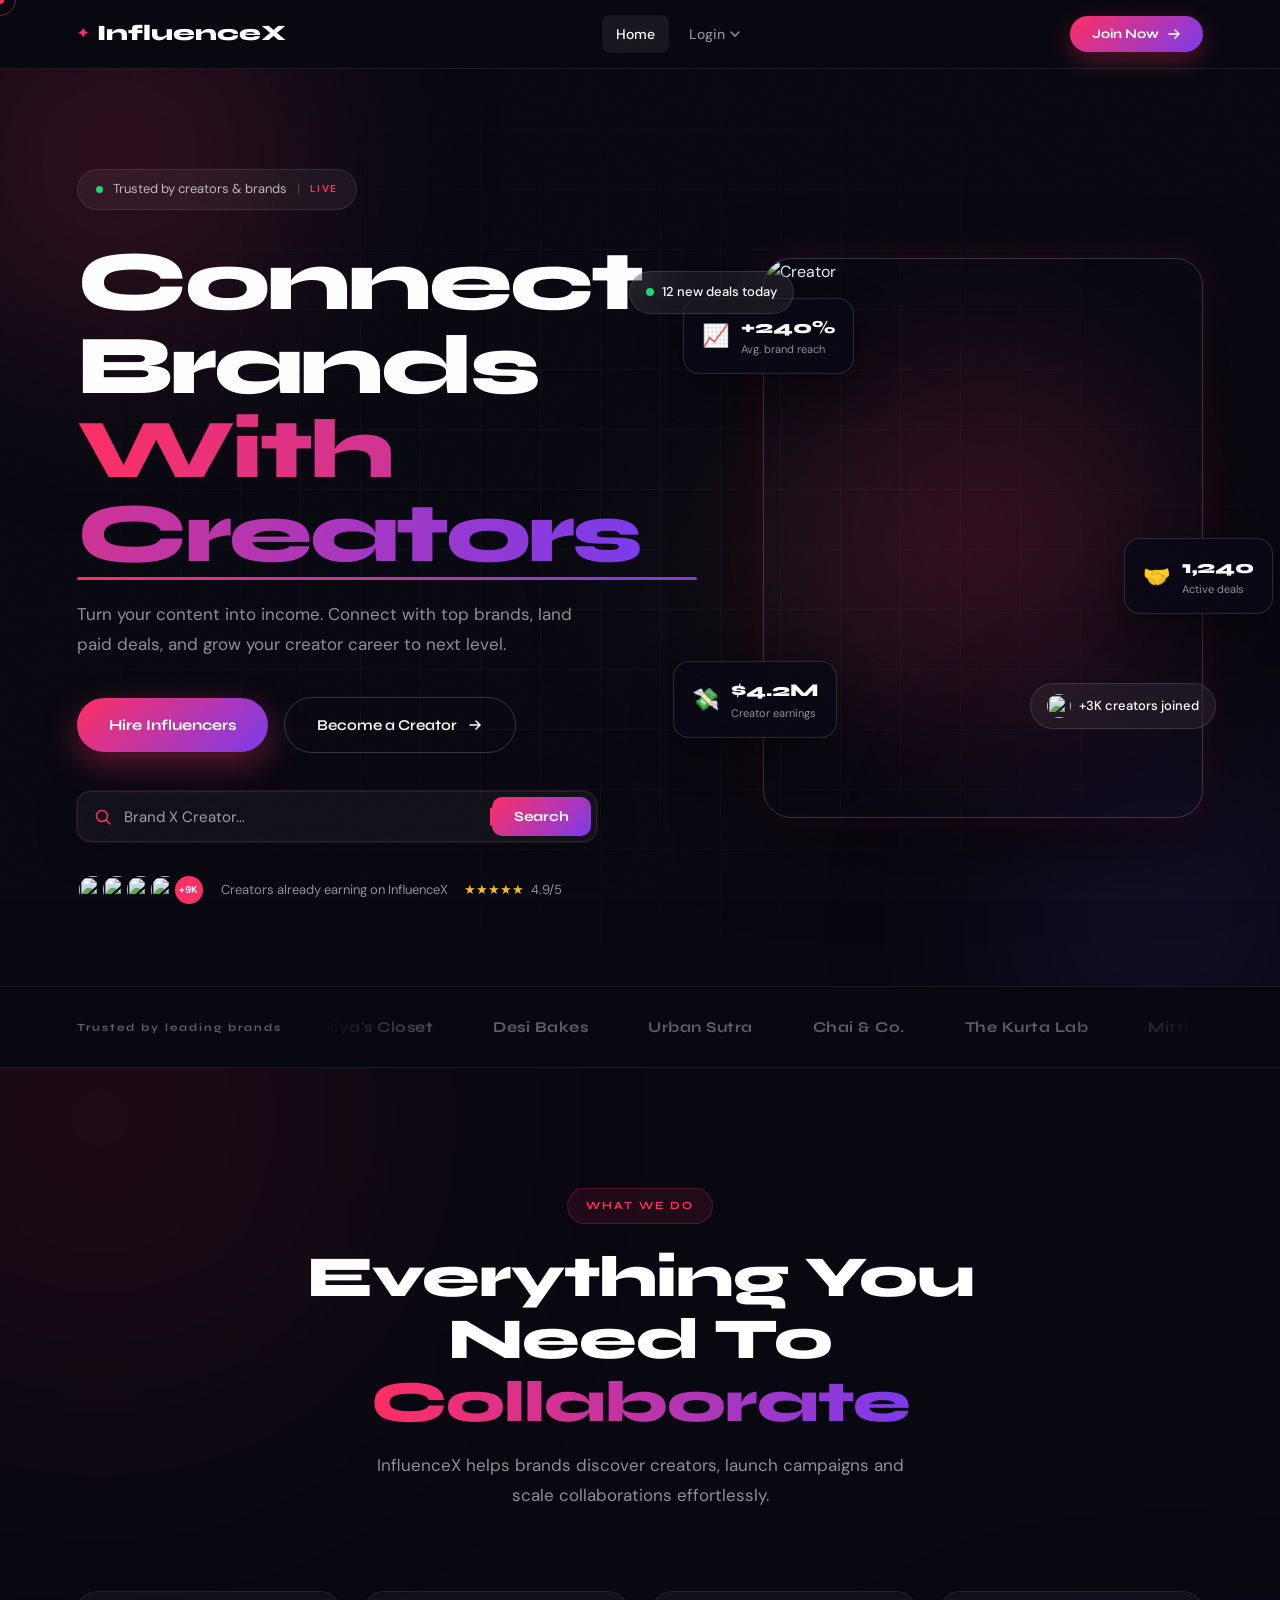
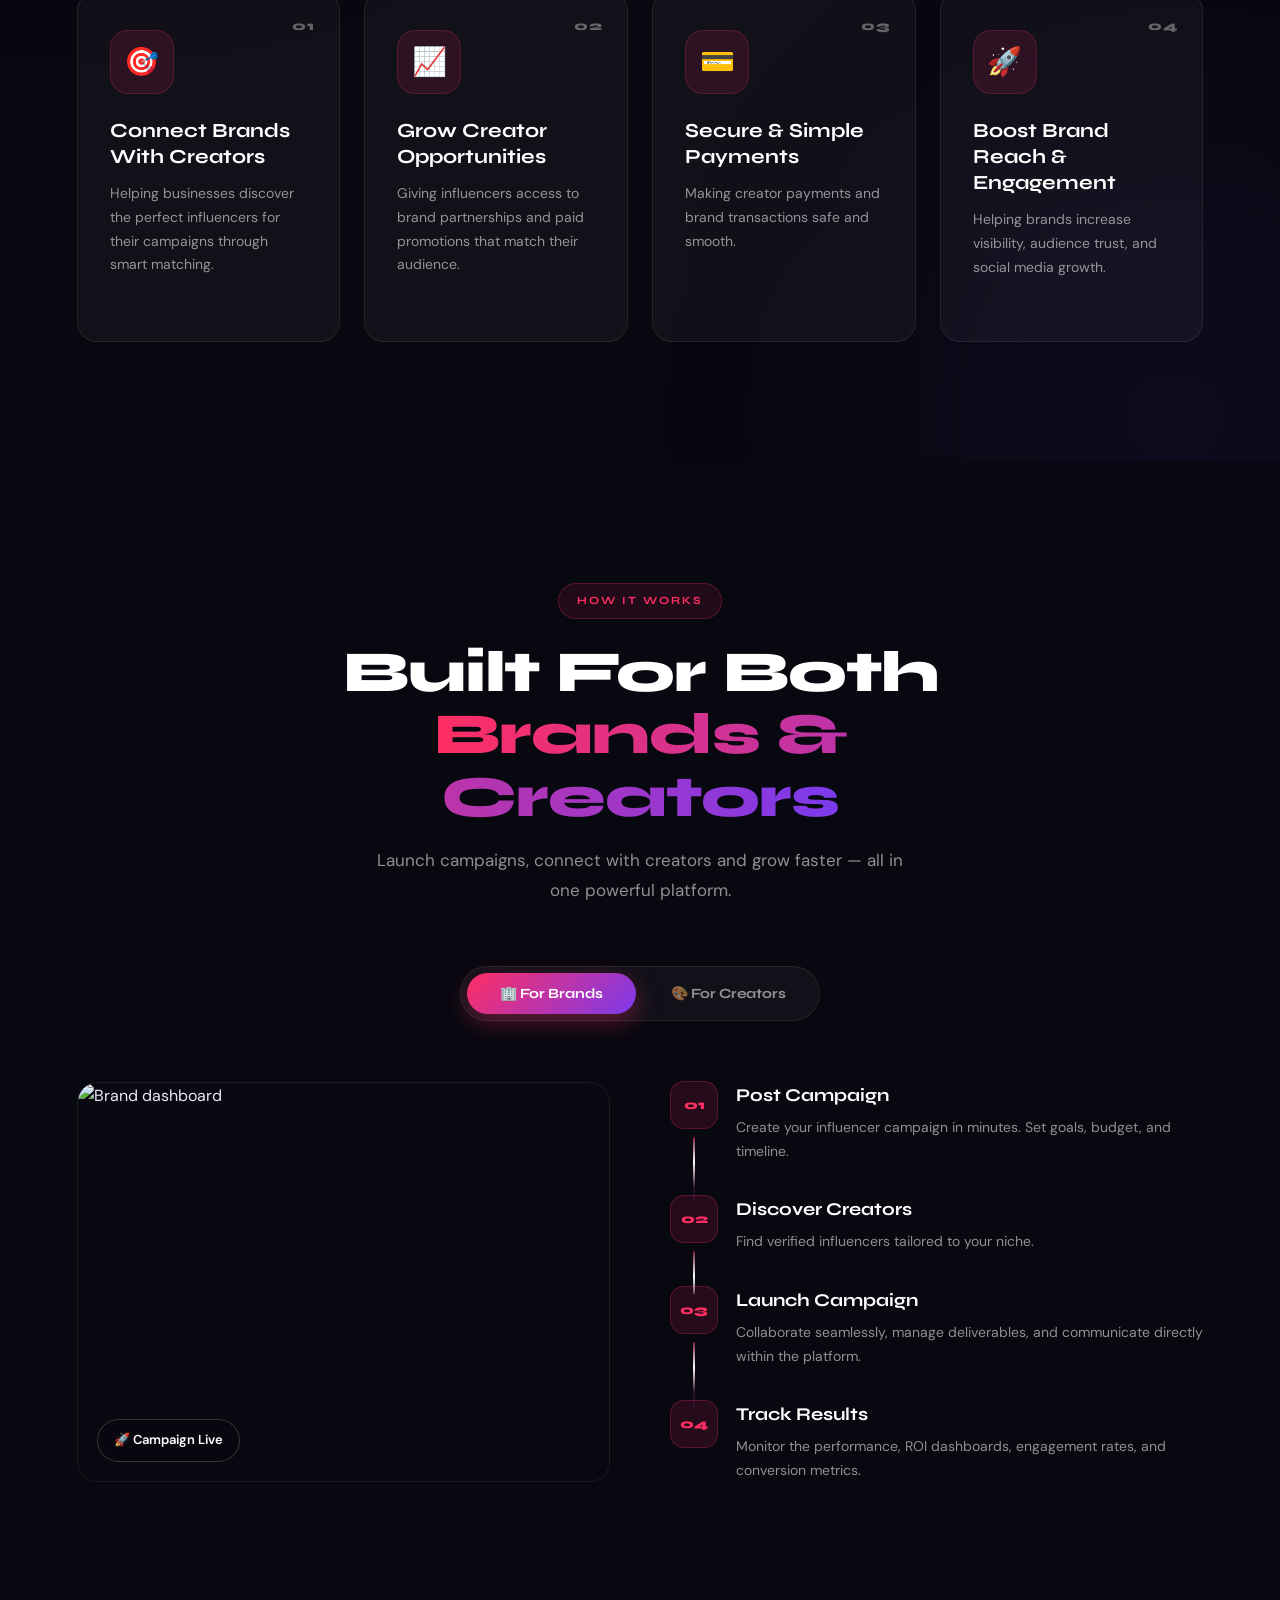
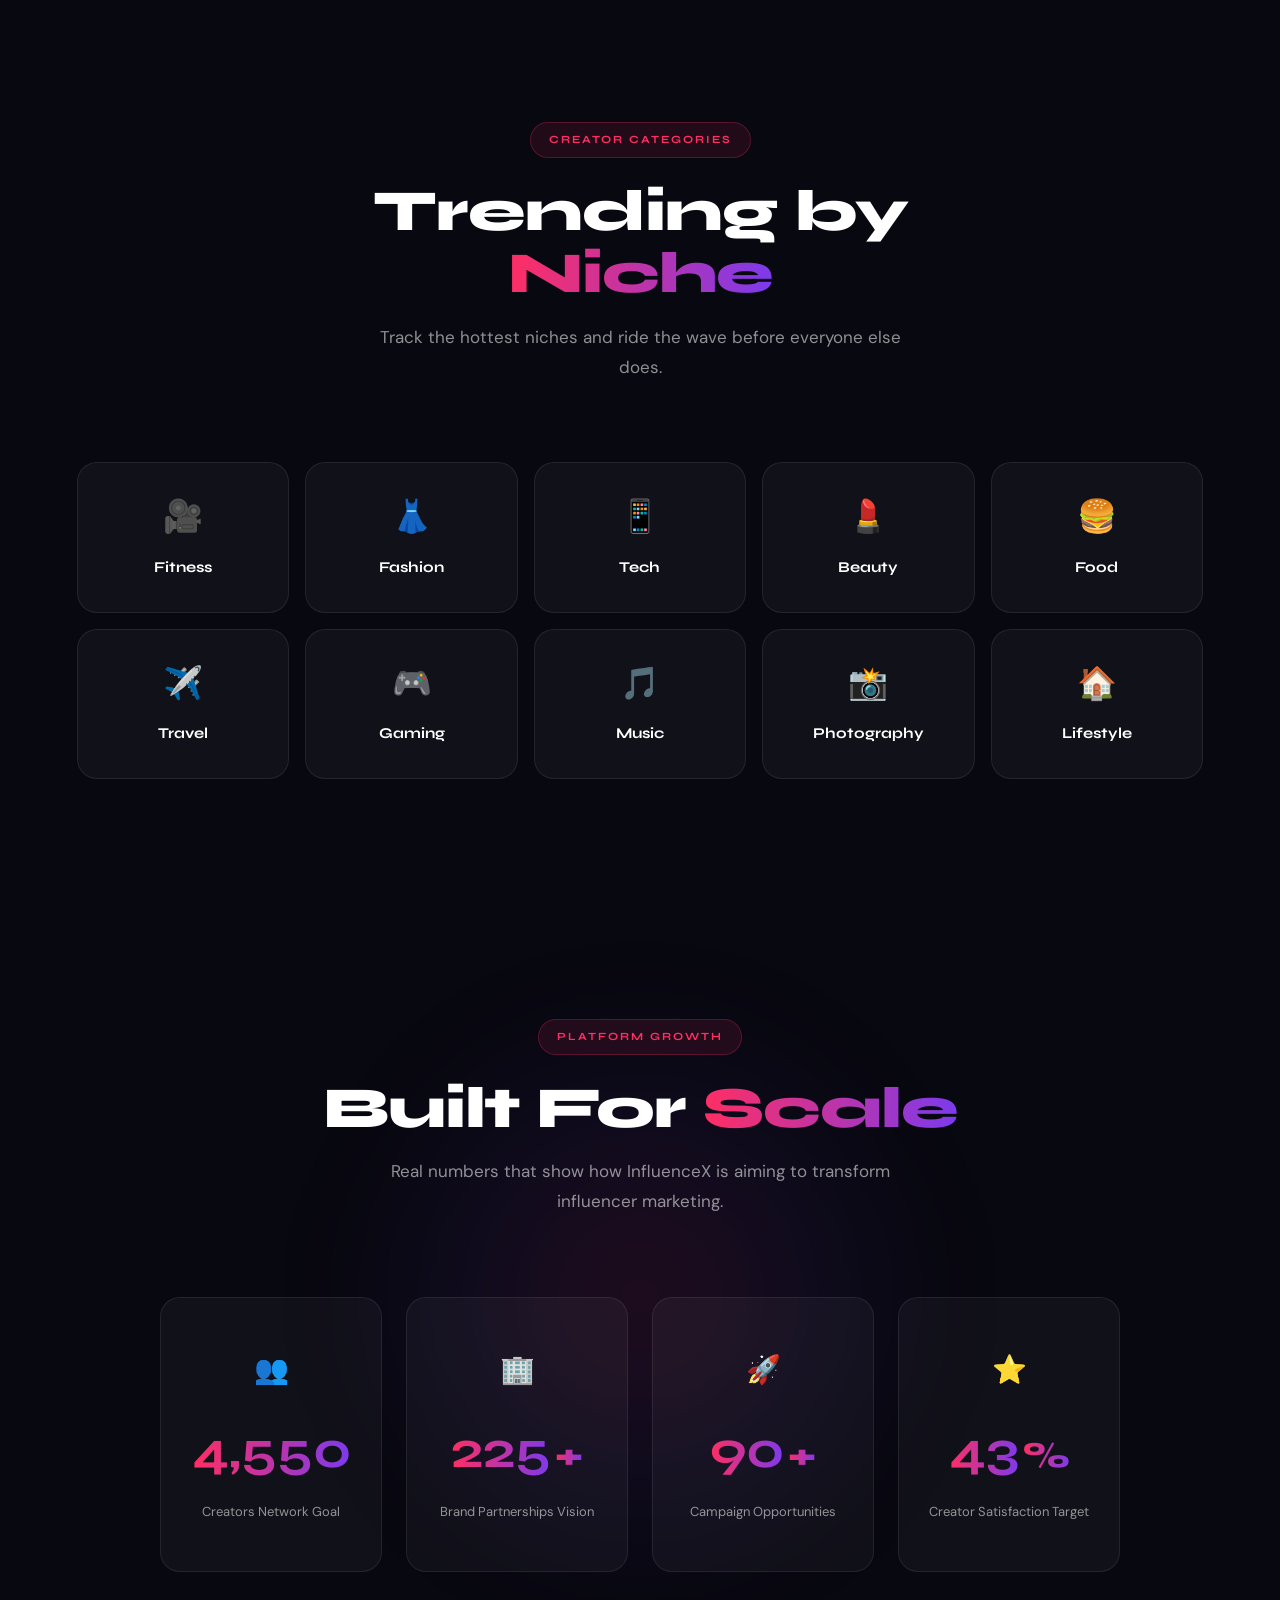
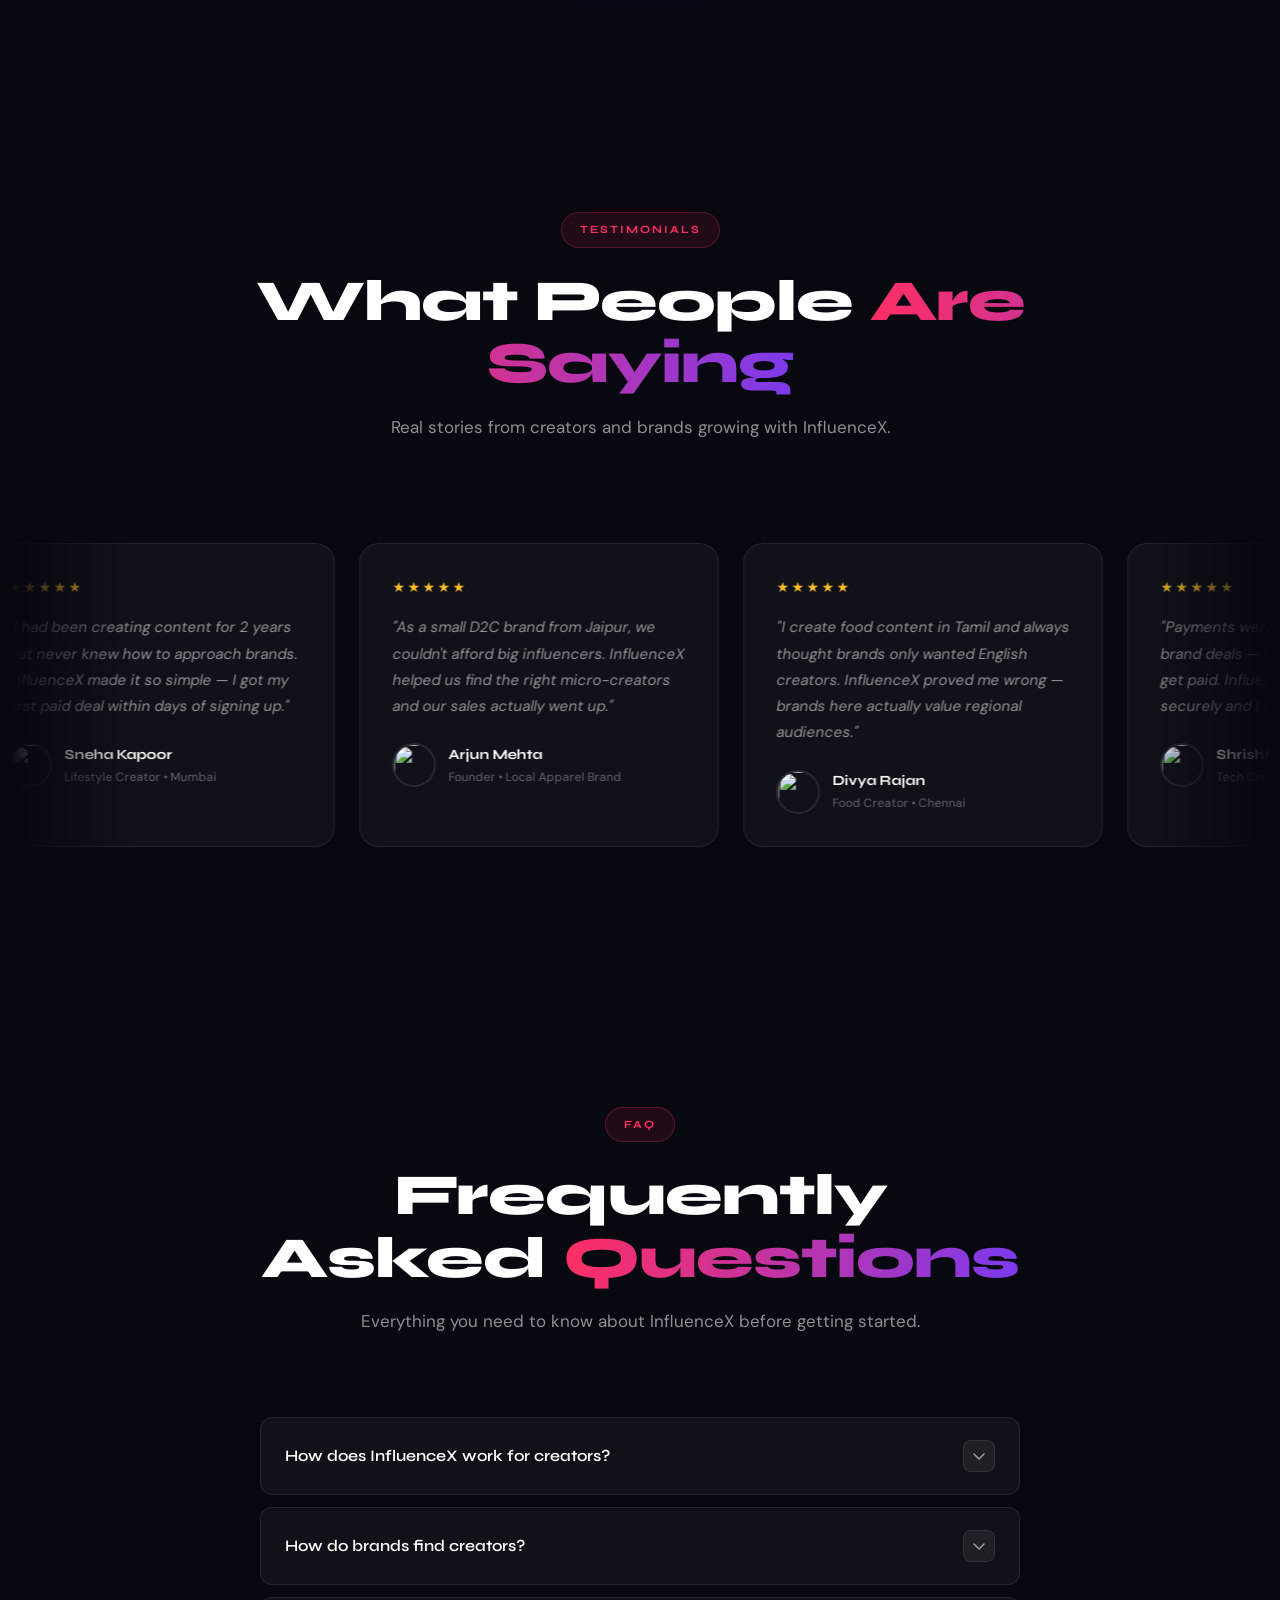
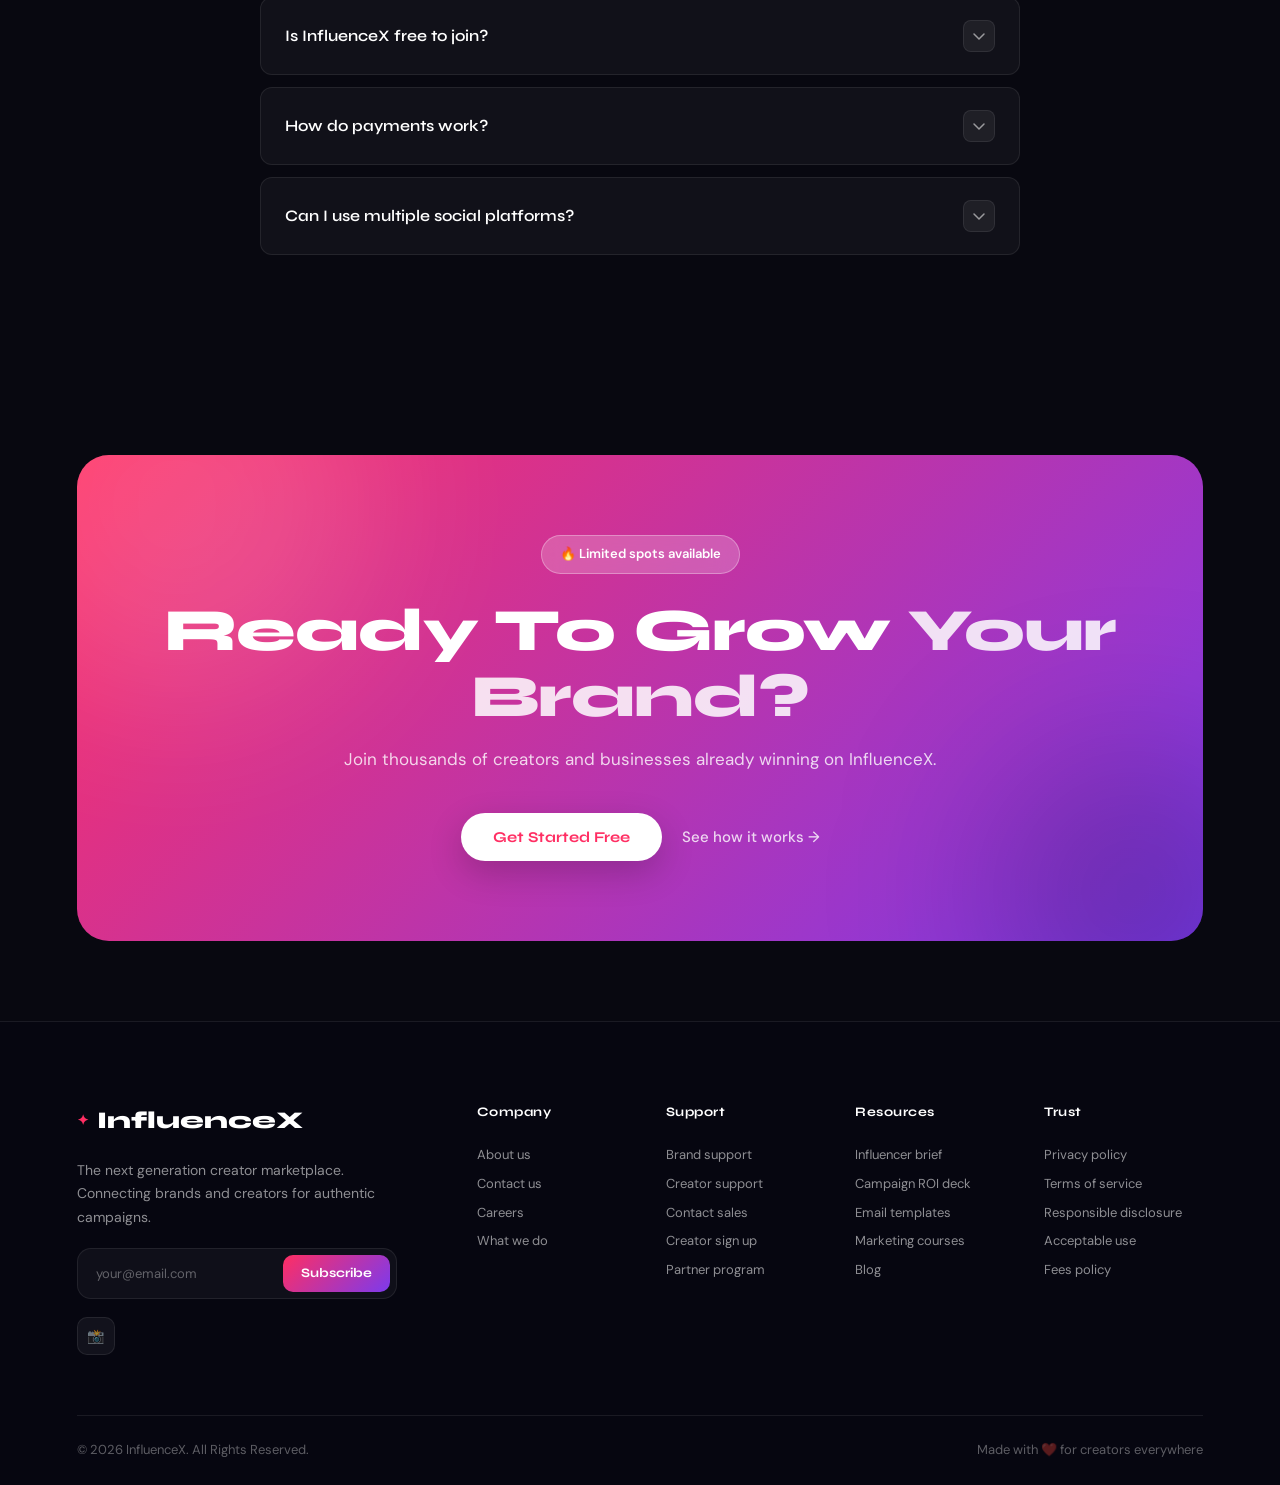
==== commit 81c2a49f: "Update index.html" ====
--- a/index.html
+++ b/index.html
@@ -670,10 +670,10 @@
           <button id="subscribeBtn">Subscribe</button>
         </div>
         <div class="footer-socials">
-          <a href="#" aria-label="Twitter/X">𝕏</a>
-          <a href="#" aria-label="Instagram">📸</a>
-          <a href="#" aria-label="LinkedIn">in</a>
-          <a href="#" aria-label="TikTok">♪</a>
+          <!-- <a href="#" aria-label="Twitter/X">𝕏</a> -->
+          <a href="https://www.instagram.com/joininfluencex?igsh=MTNsYW9vczMzbDZ4dA==" target="_blank" rel="noopener noreferrer aria-label="Instagram">📸</a>
+          <!-- <a href="#" aria-label="LinkedIn">in</a>
+          <a href="#" aria-label="TikTok">♪</a> -->
         </div>
       </div>
 
--- a/enhancements.css
+++ b/enhancements.css
@@ -170,27 +170,7 @@
   animation: glowPulseMedium 2.5s ease-in-out infinite;
 }
 
-/* ─── INTERACTIVE GLOW — SECTIONS ─────────── */
-.cta-section,
-.cta-inner {
-  position: relative;
-}
-
-.cta-inner::after {
-  content: '';
-  position: absolute;
-  inset: 0;
-  border-radius: inherit;
-  pointer-events: none;
-  z-index: 0;
-  animation: glowPulseLarge 3s ease-in-out infinite;
-  opacity: 0.4;
-}
-
-.cta-inner > * {
-  position: relative;
-  z-index: 1;
-}
+
 
 /* ─── GRADIENT TEXT SHIMMER CLASS ─────────── */
 .gradient-text-shimmer {
@@ -431,3 +411,4 @@
     padding: 1.5rem;
   }
 }
+
